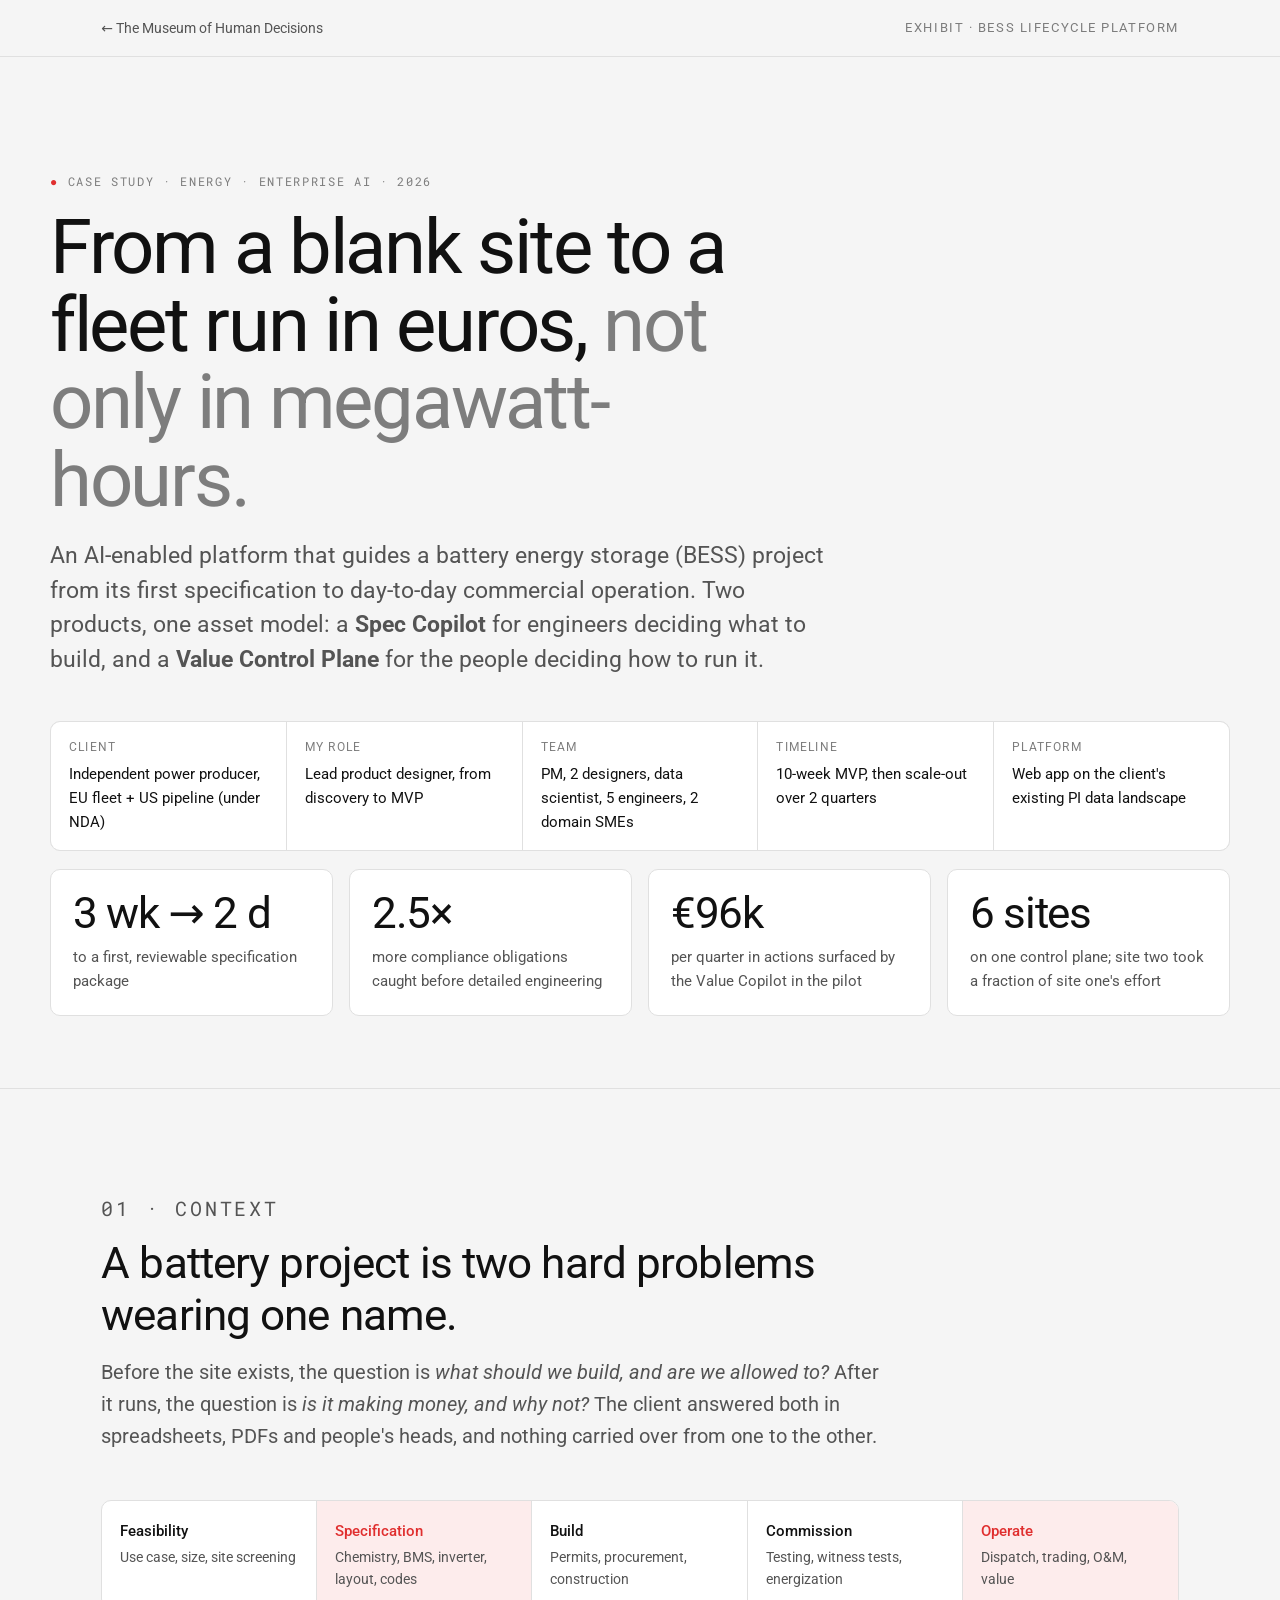
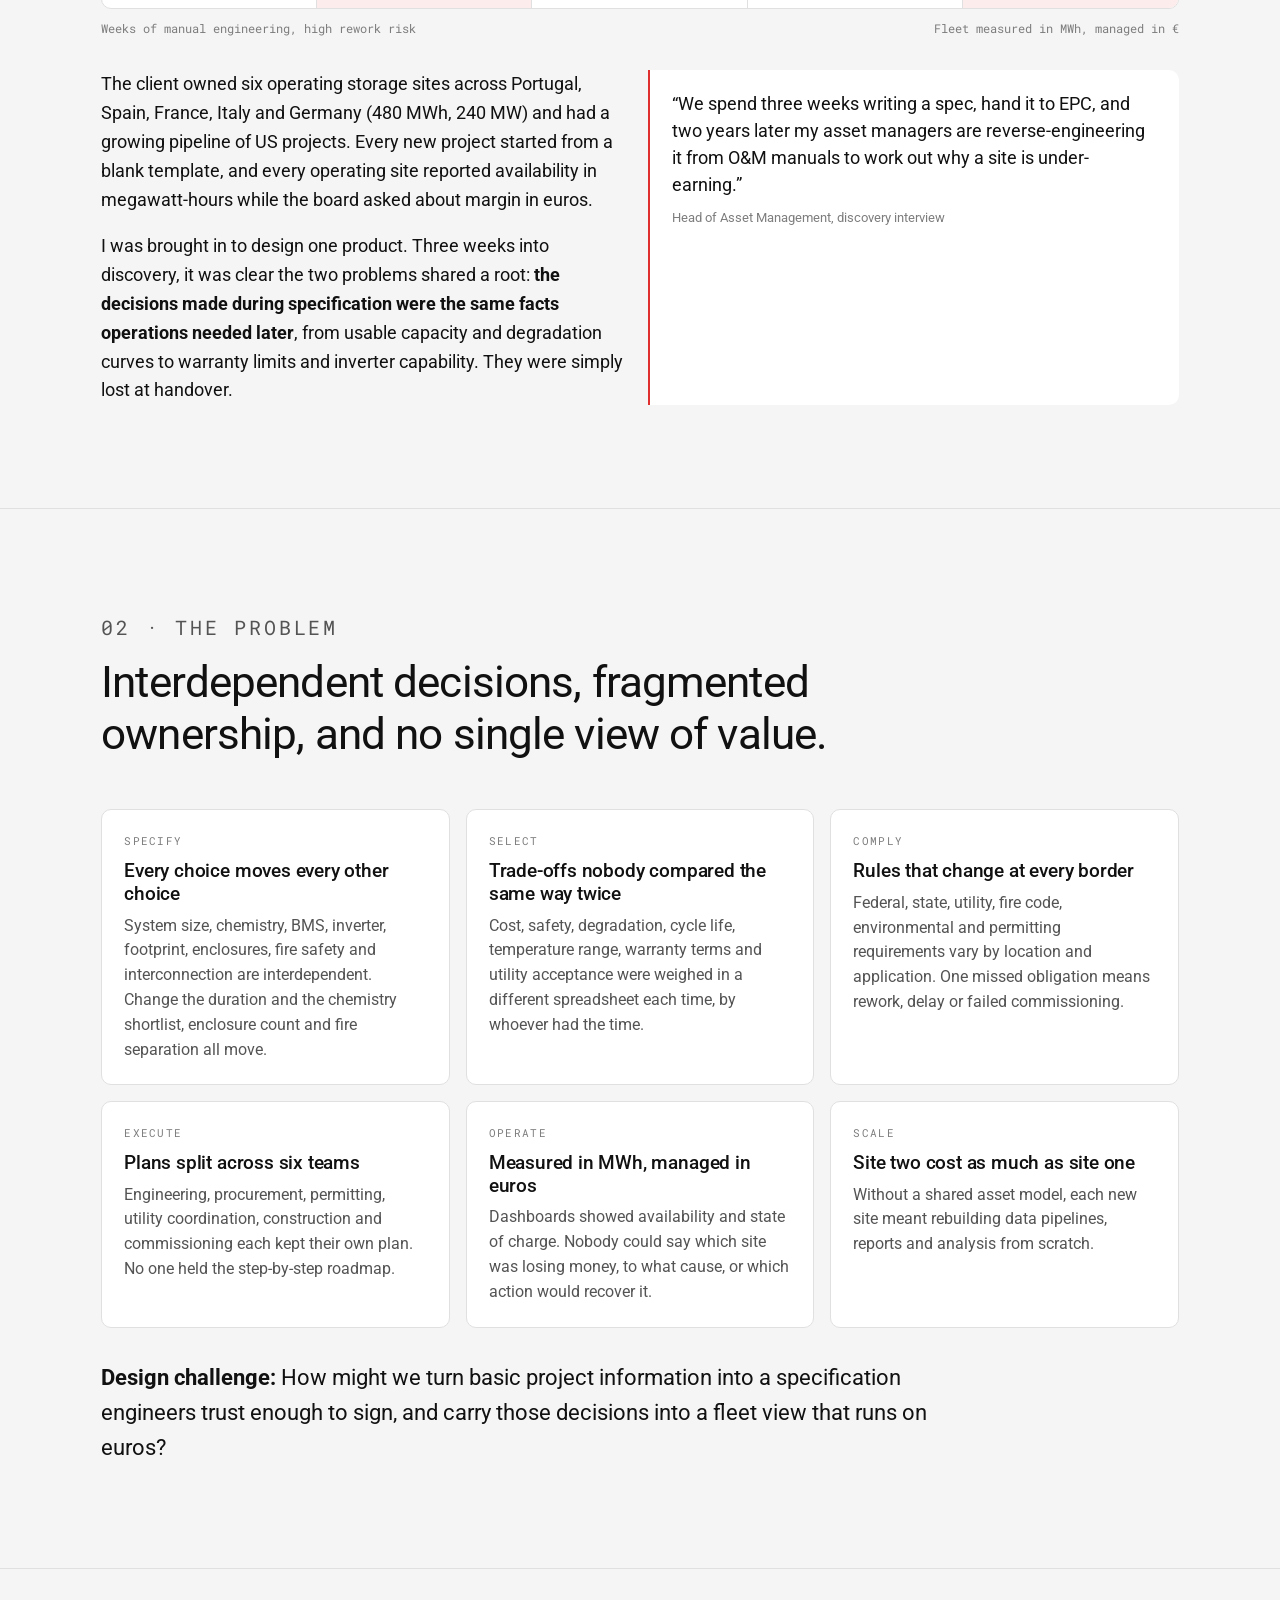
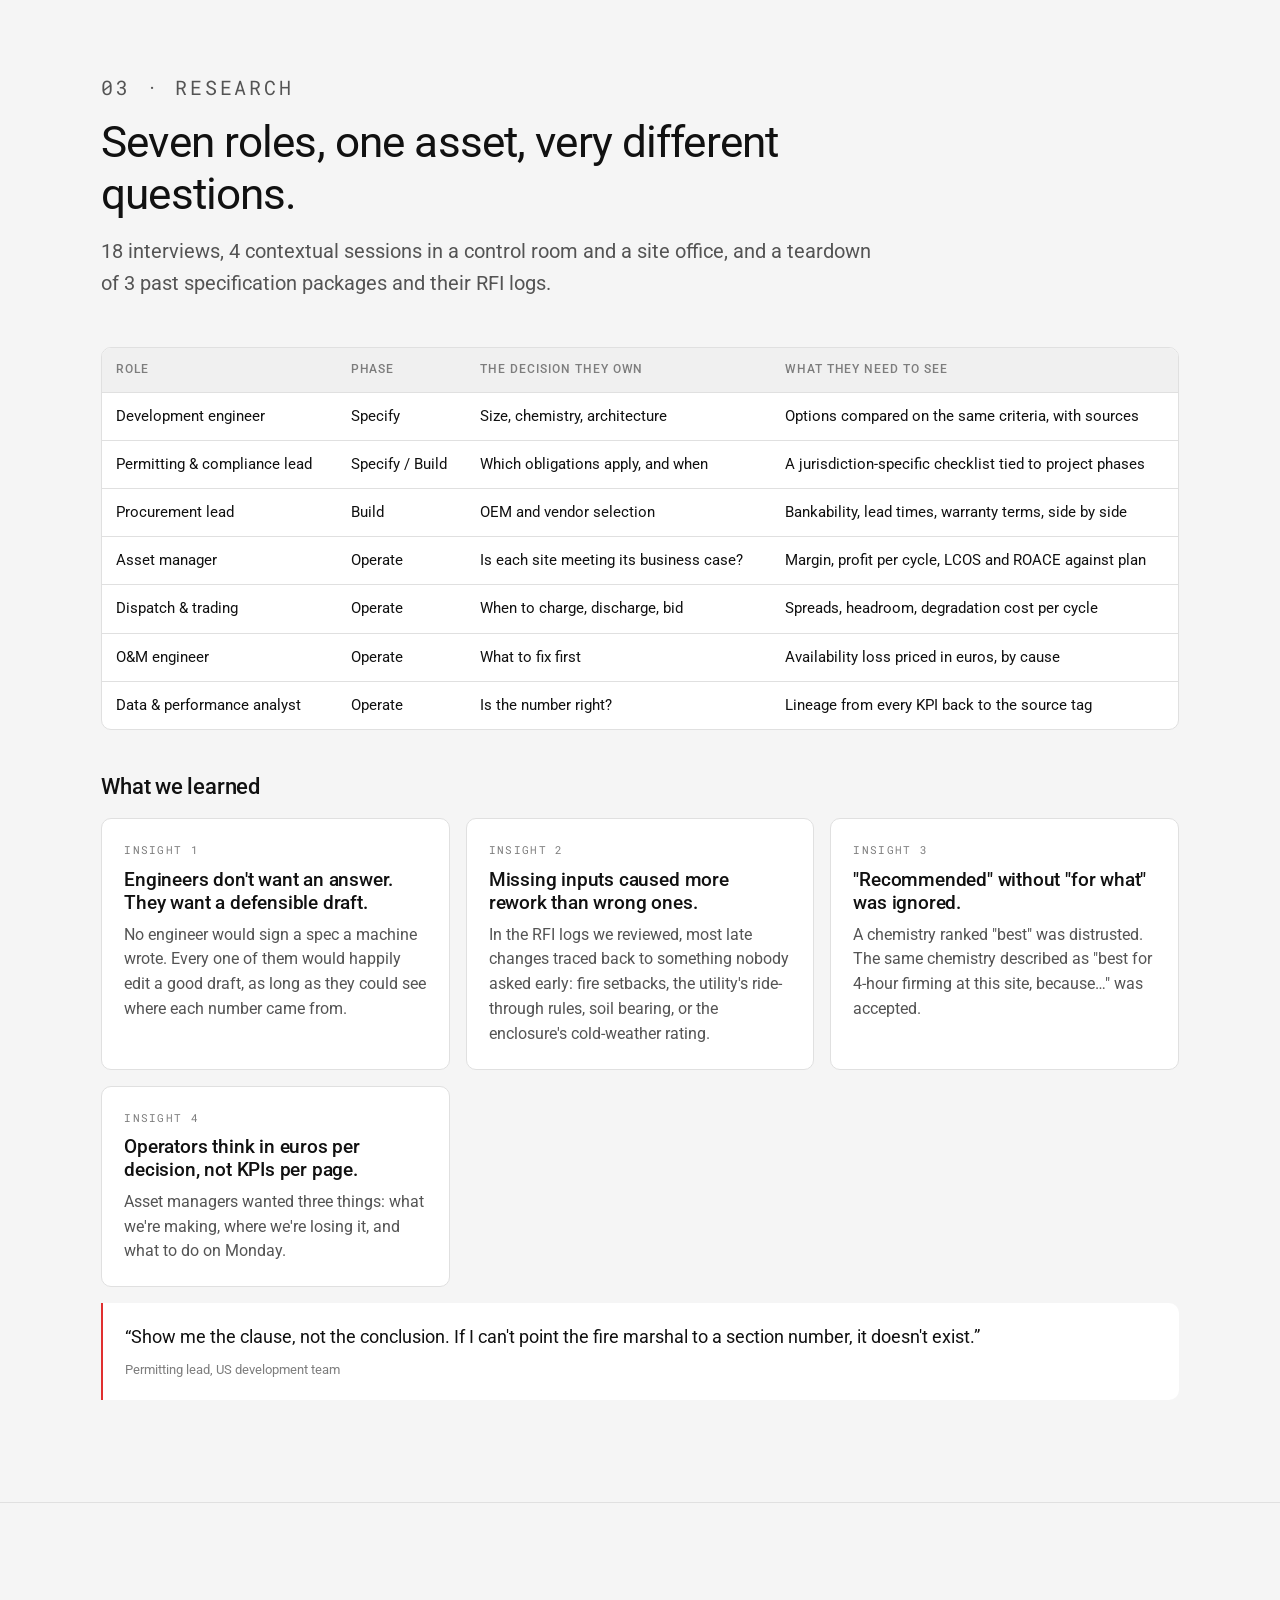
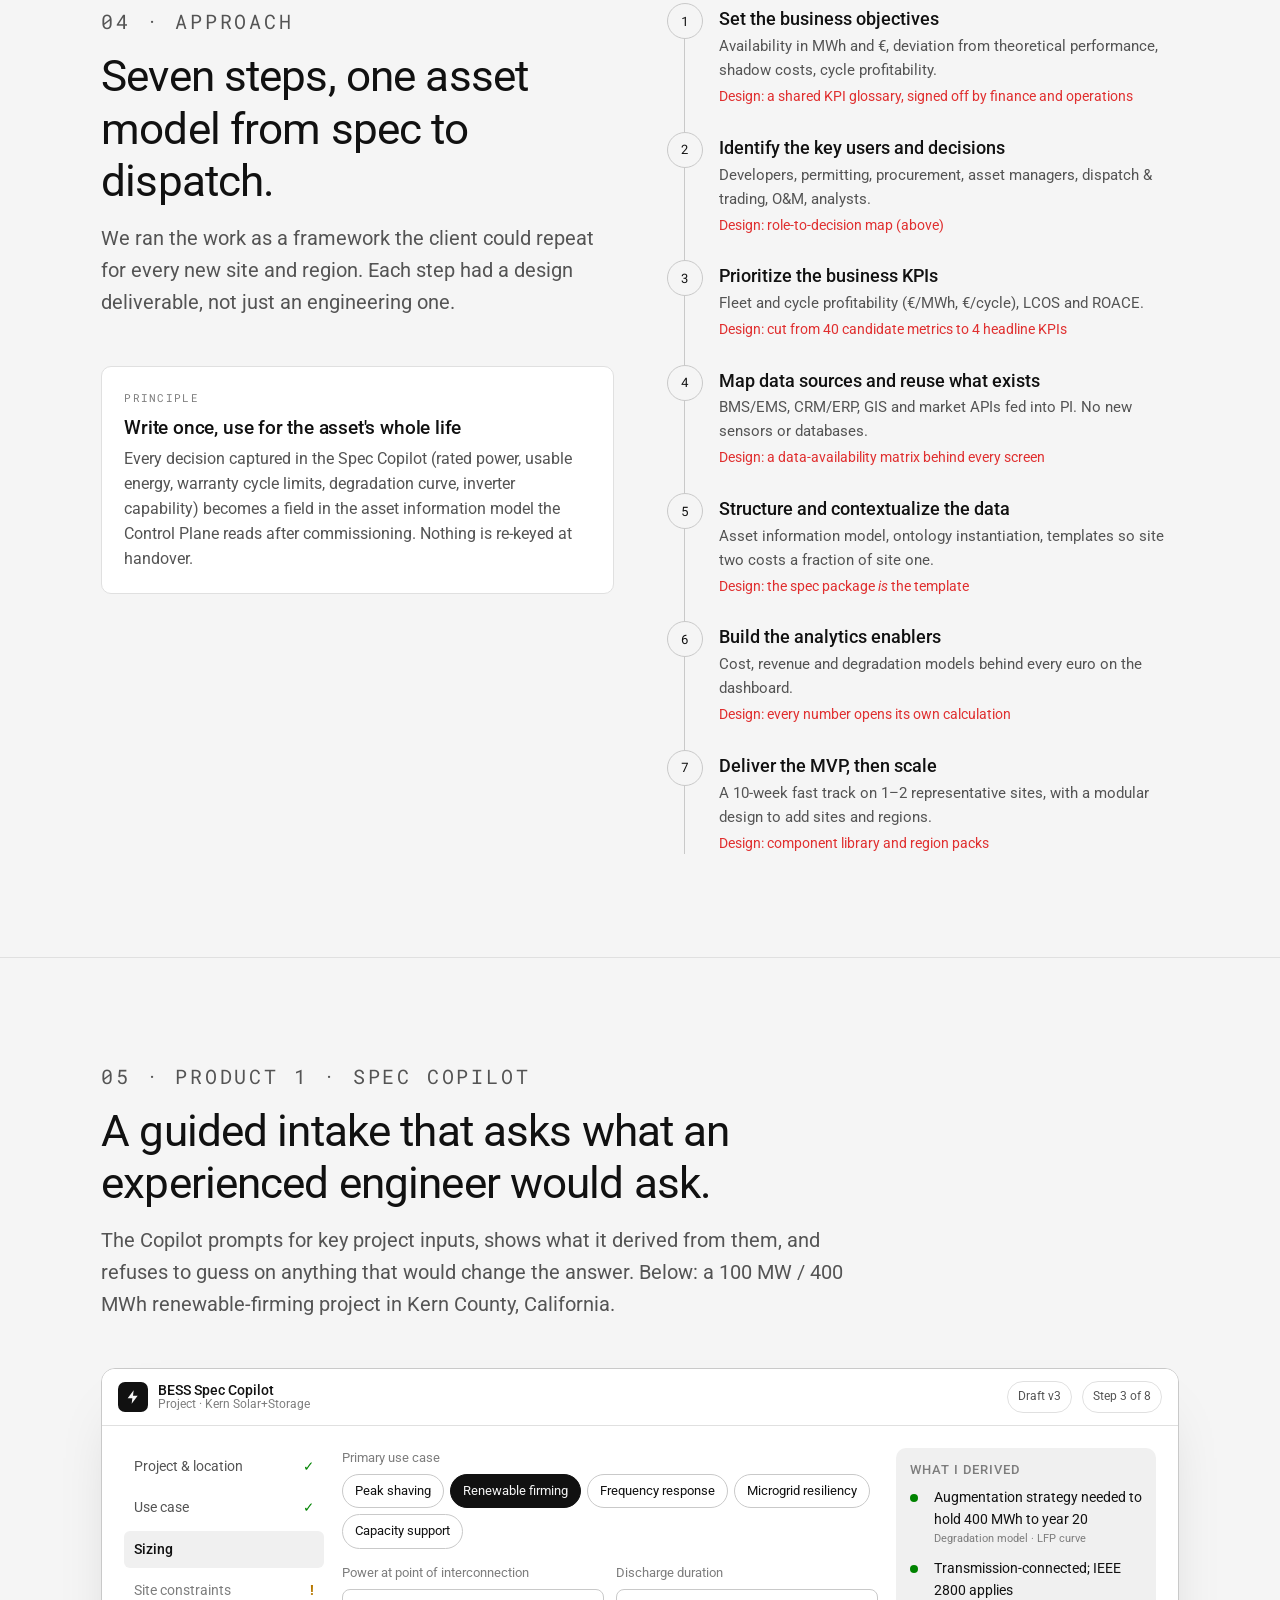
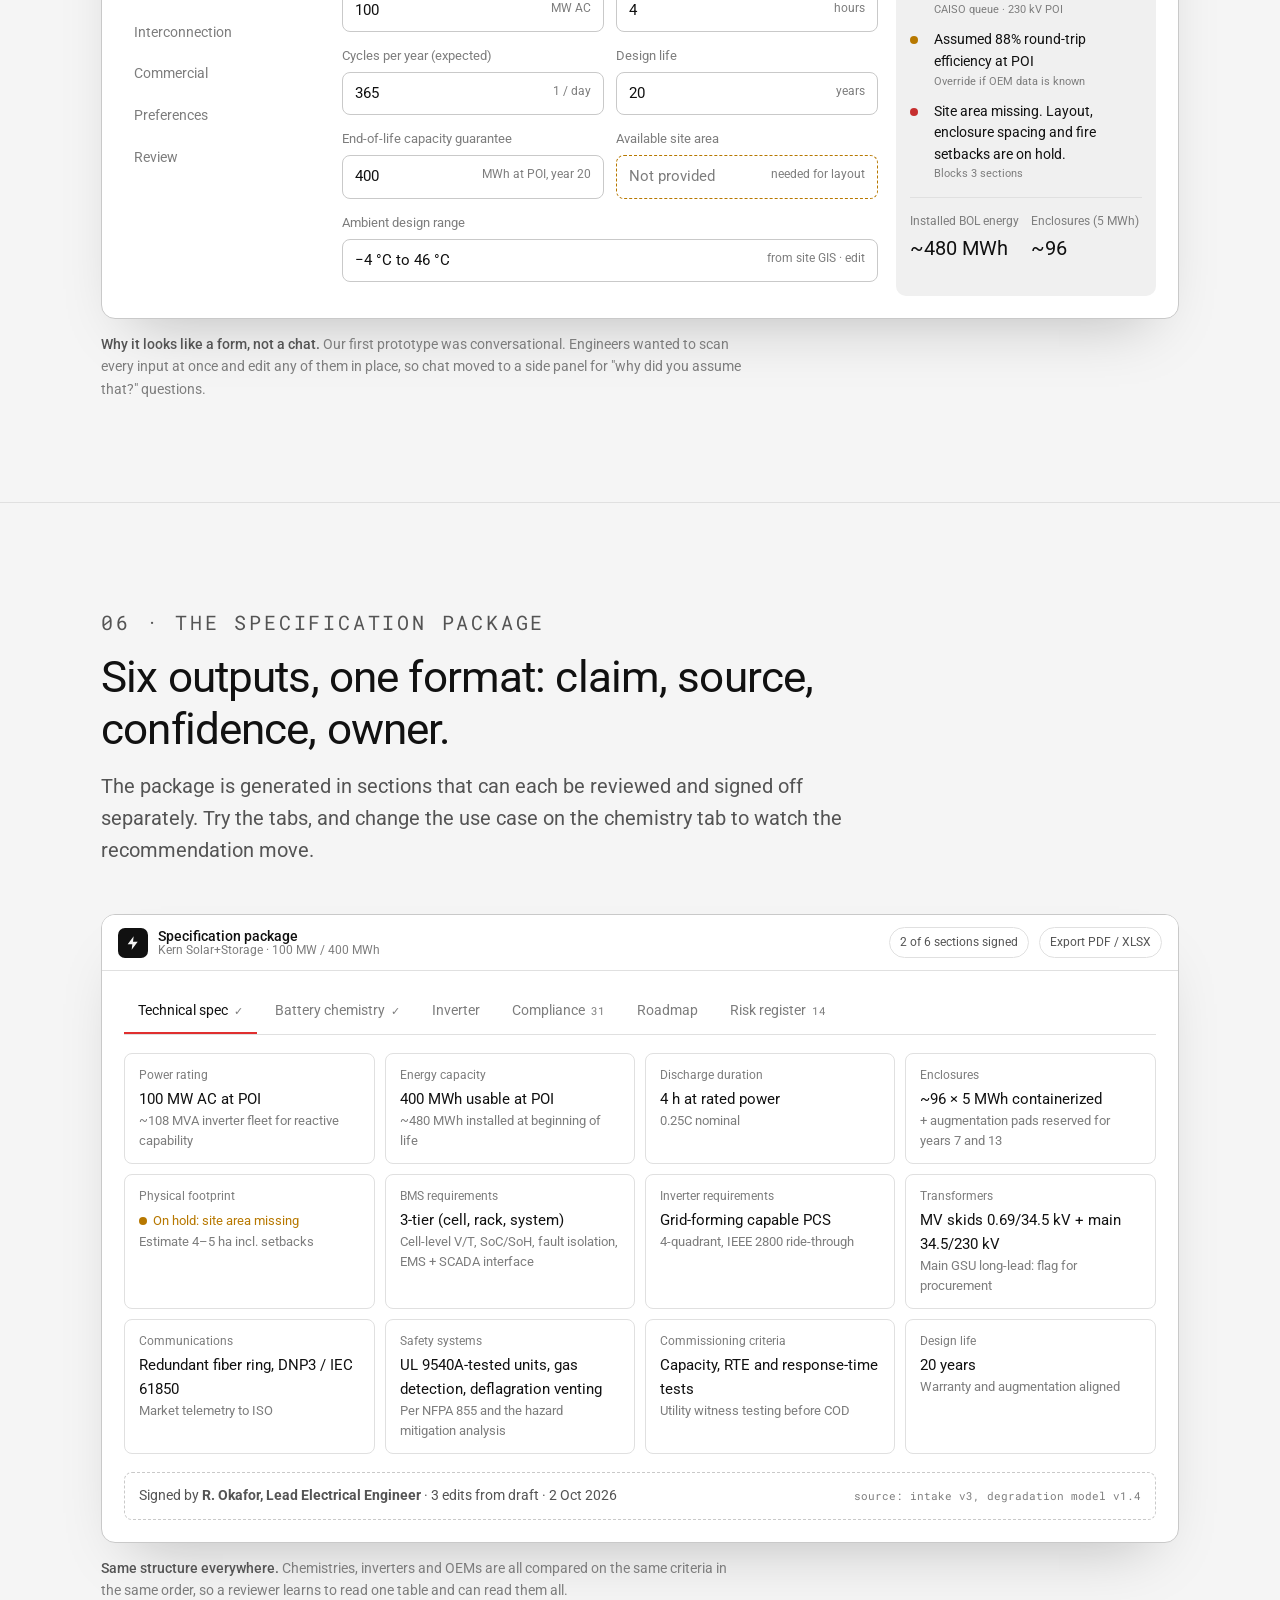
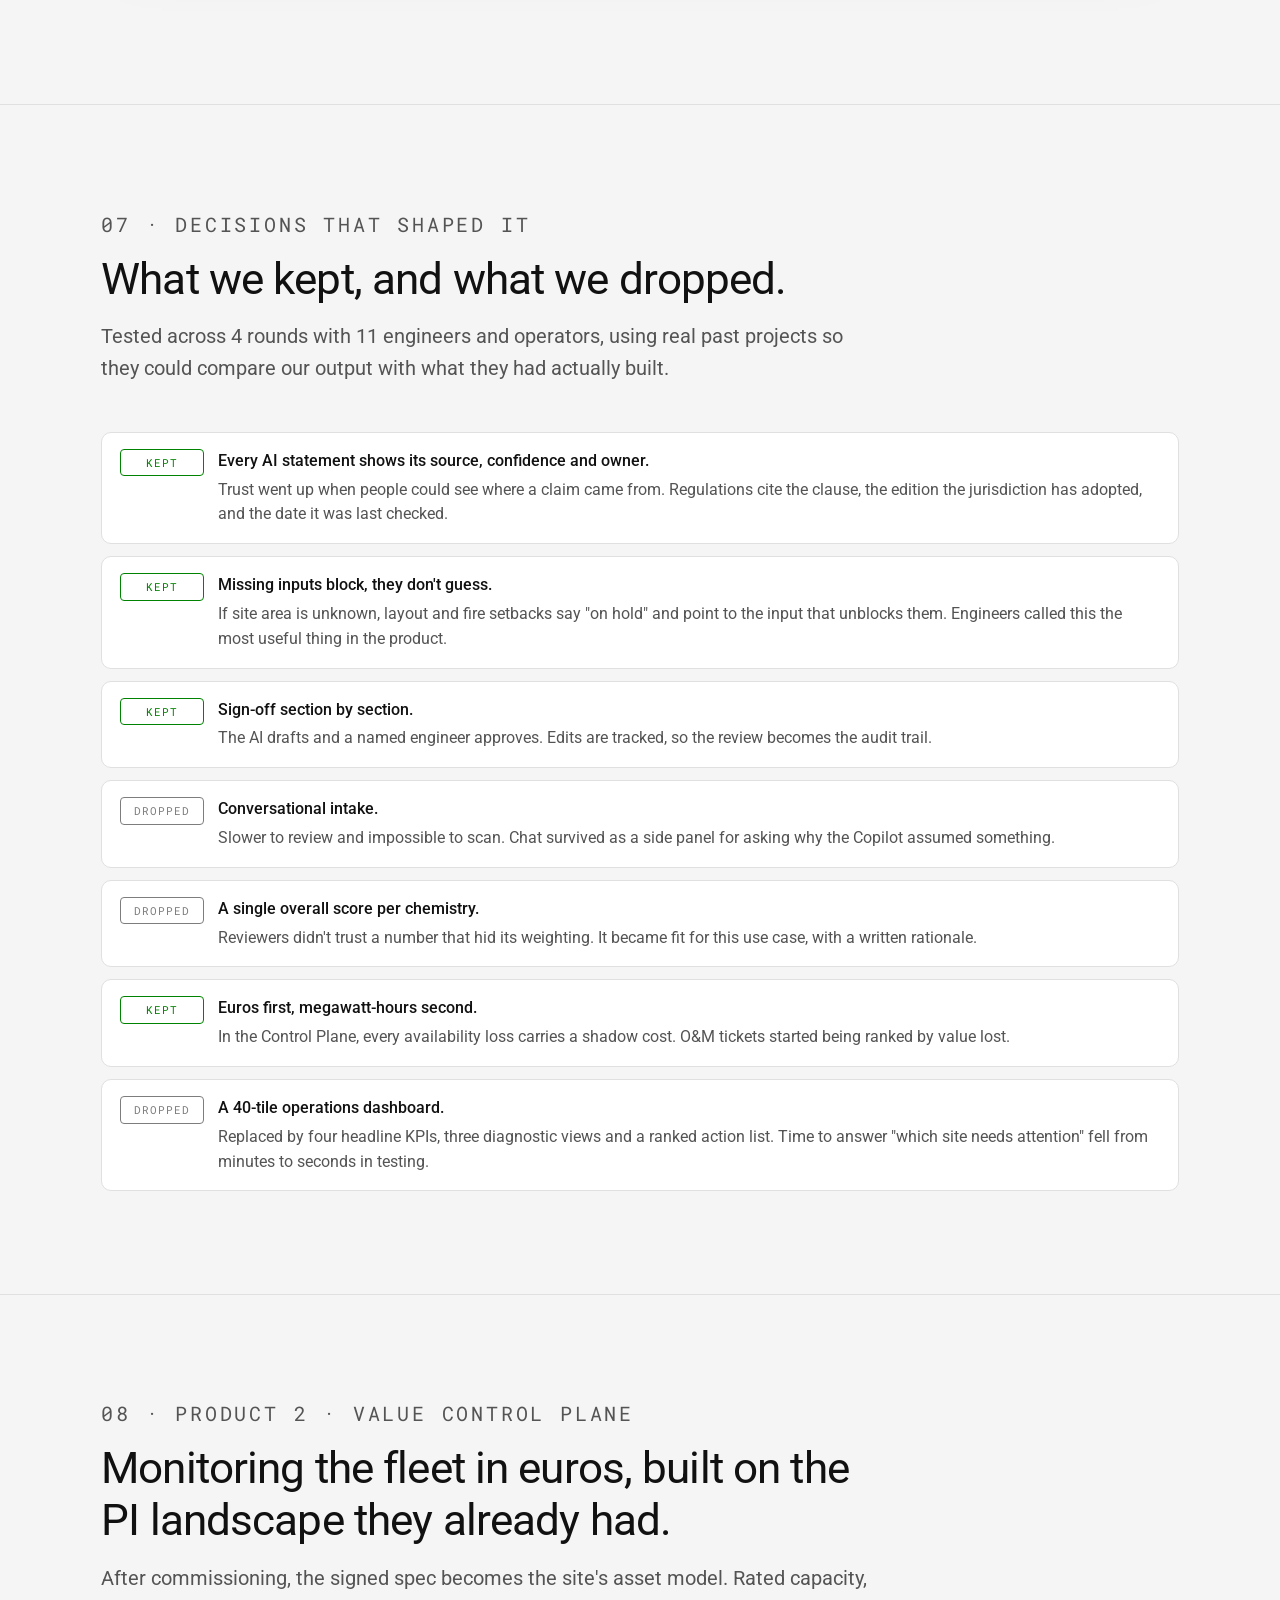
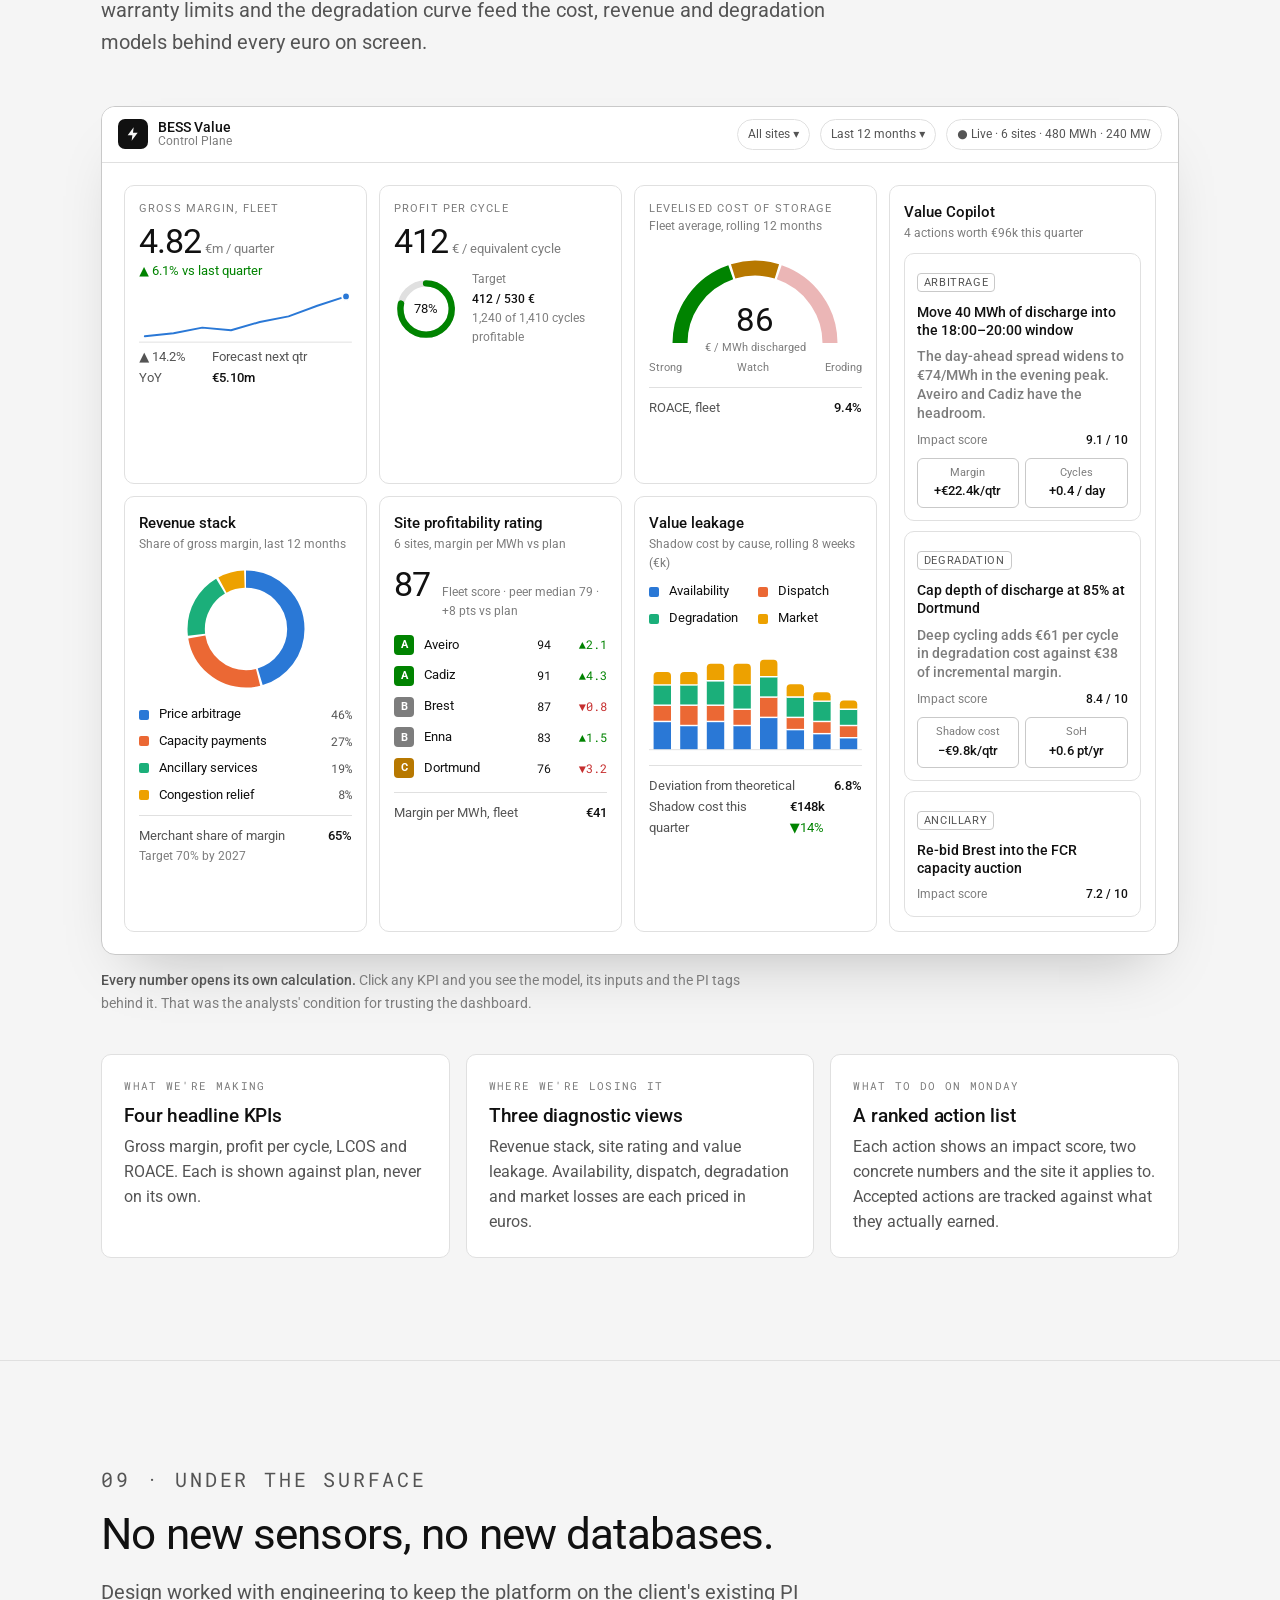
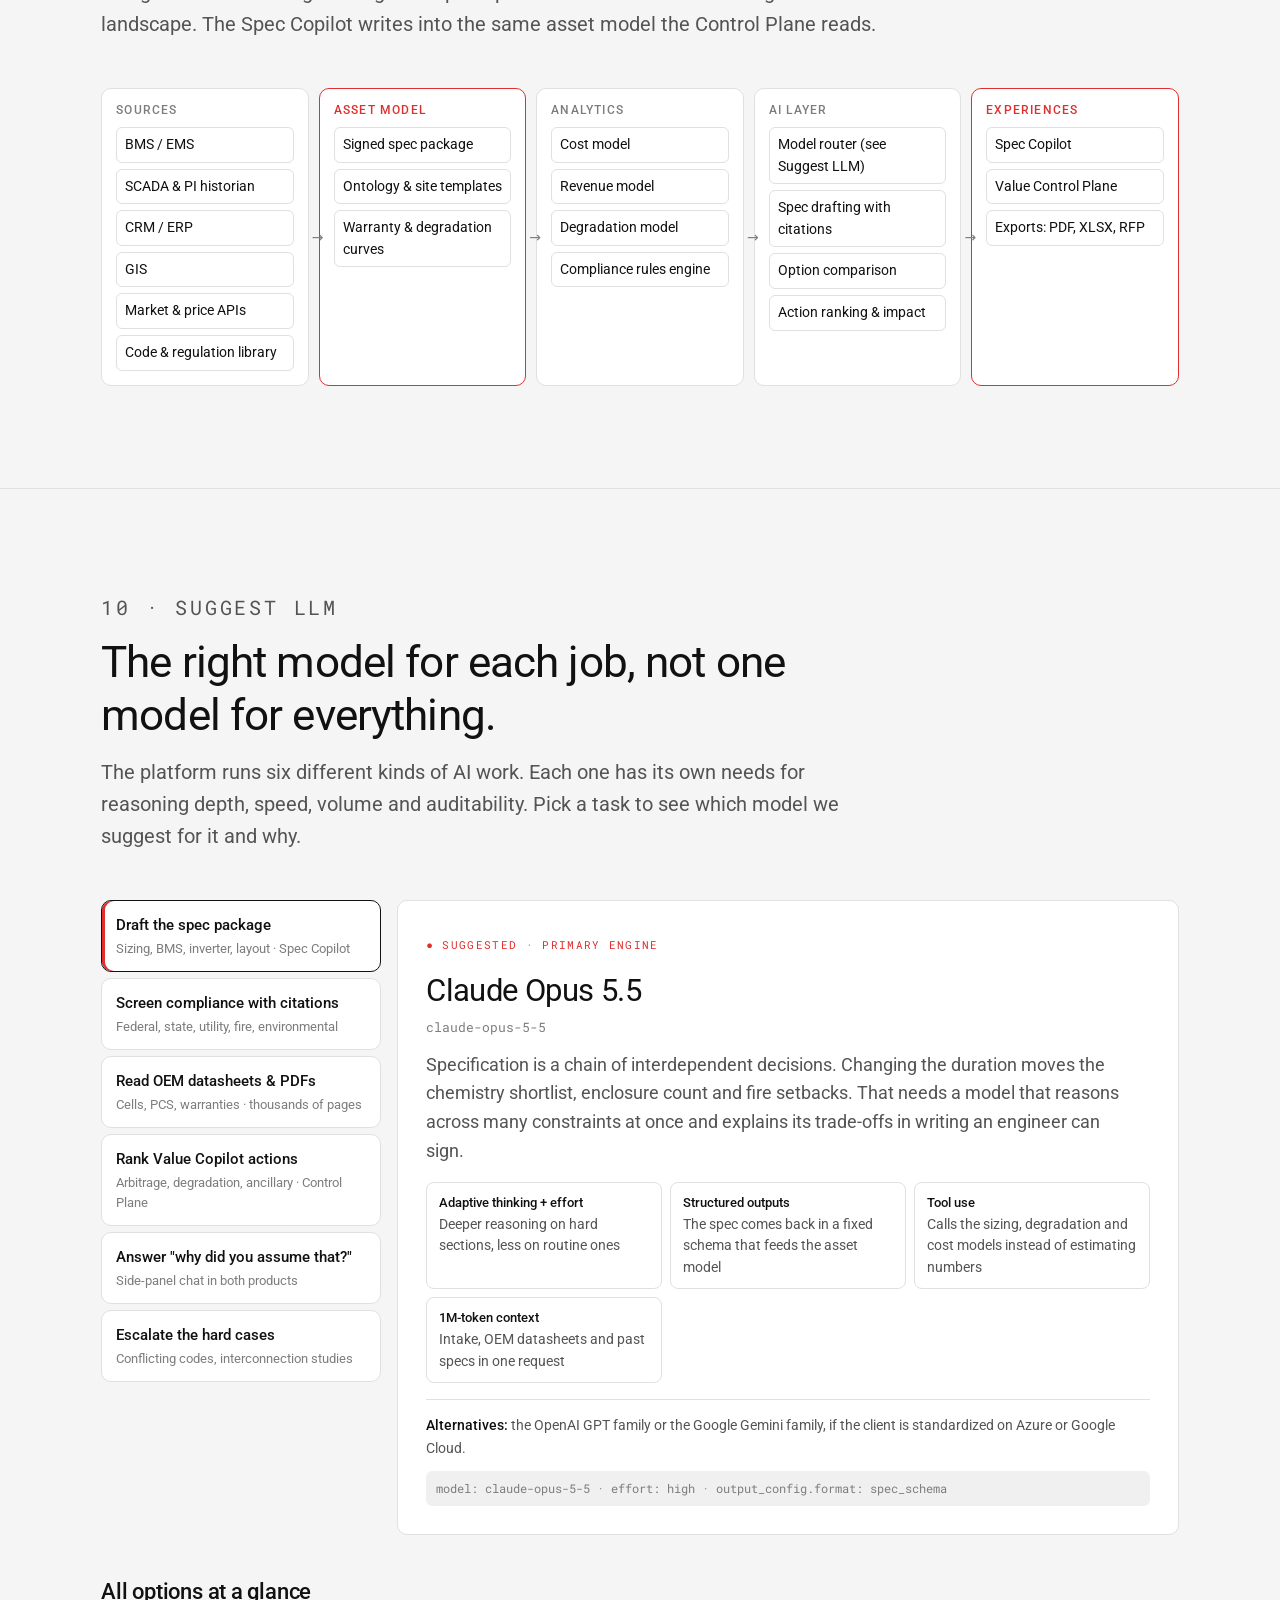
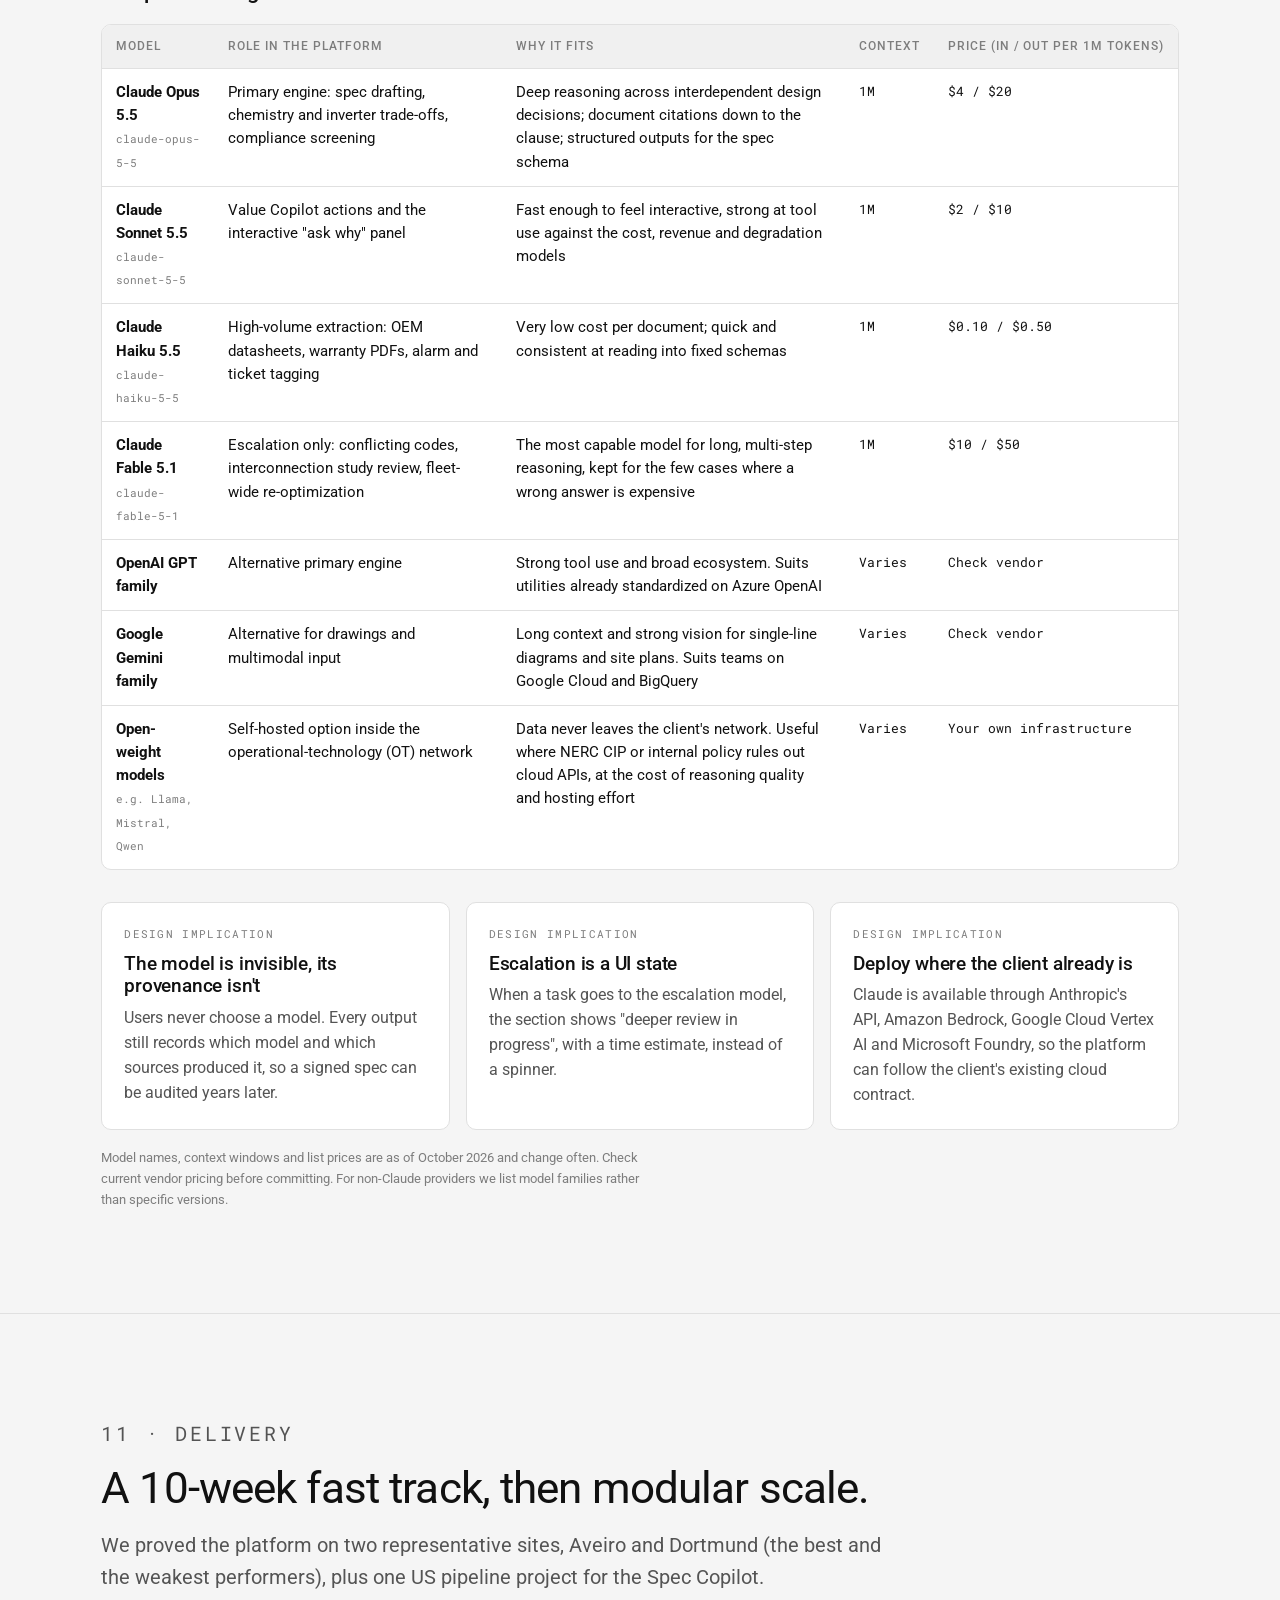
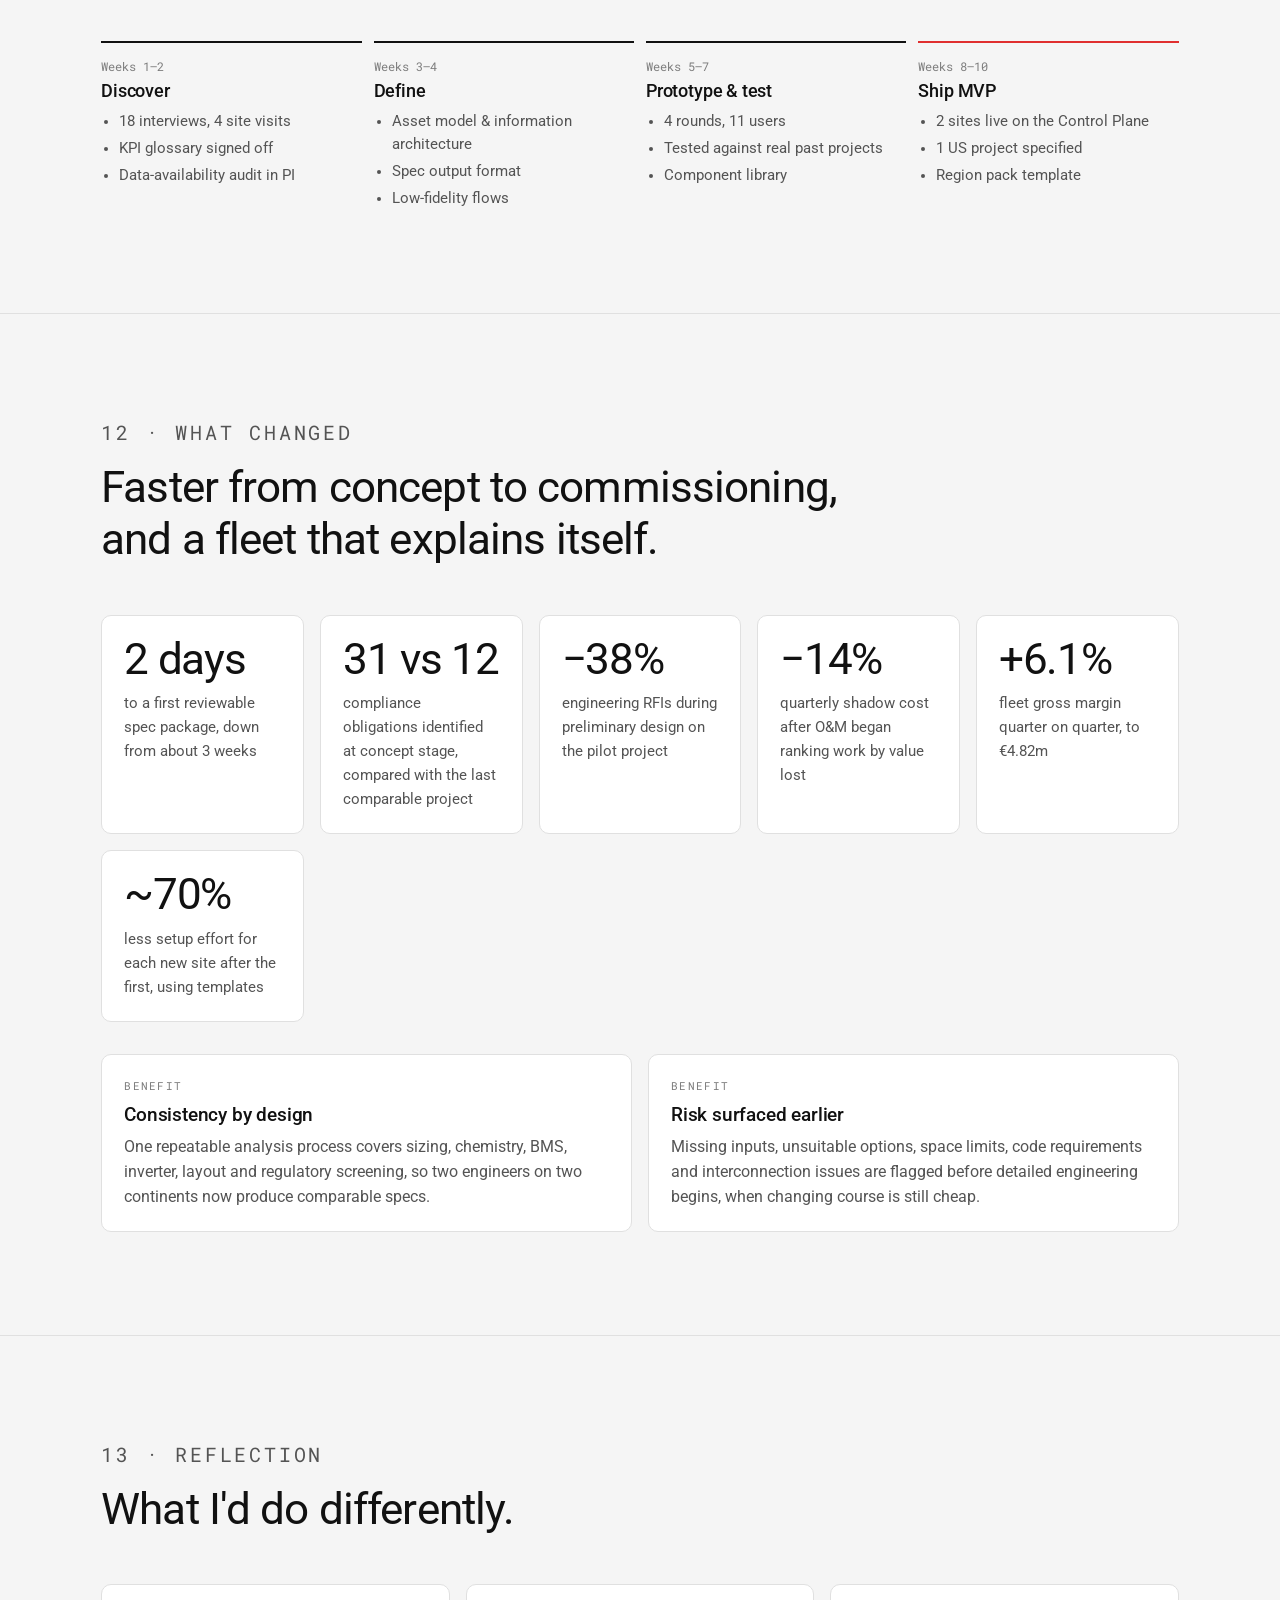
==== case-studies/bess-platform.html @ 7910b738 "Add files via upload" ====
<!doctype html>
<html lang="en">
<head>
  <meta charset="utf-8">
  <meta name="viewport" content="width=device-width, initial-scale=1">
  <title>BESS Lifecycle Platform — Girish Dunga</title>
  <meta name="description" content="Case study: one AI-enabled platform that takes a battery storage project from first specification to a fleet run in euros, not only in megawatt-hours.">
  <link rel="icon" href="../assets/logo.svg" type="image/svg+xml">
  <link rel="preconnect" href="https://fonts.googleapis.com">
  <link rel="preconnect" href="https://fonts.gstatic.com" crossorigin>
  <link href="https://fonts.googleapis.com/css2?family=Roboto:ital,wght@0,300..800;1,300..800&family=Roboto+Mono:wght@400;500&display=swap" rel="stylesheet">
  <style>
    :root {
      color-scheme: light;
      --bg: #F5F5F5;
      --bg-2: #FFFFFF;
      --panel: #FFFFFF;
      --panel-2: #F0F0F0;
      --line: #E0E0E0;
      --line-2: #C9C9C9;
      --ink: #111111;
      --ink-2: #545454;
      --ink-3: #7D7D7D;
      --accent: #E02F2F;
      --accent-soft: #FDECEC;
      /* data: reference categorical slots 1–4 */
      --s1: #2a78d6; --s2: #eb6834; --s3: #1baf7a; --s4: #eda100;
      /* status, reserved */
      --good: #008300; --warn: #b77800; --bad: #c62f2f;
      --font: "Roboto", system-ui, -apple-system, "Segoe UI", Arial, sans-serif;
      --mono: "Roboto Mono", ui-monospace, SFMono-Regular, Menlo, monospace;
      --gutter: clamp(16px, 4vw, 56px);
      --max: 1180px;
      --r: 10px;
    }
    @media (prefers-color-scheme: dark) {
      :root:not([data-theme="light"]) {
        color-scheme: dark;
        --bg: #0E0E0E; --bg-2: #141414; --panel: #1A1A1A; --panel-2: #222222;
        --line: #2C2C2C; --line-2: #3A3A3A;
        --ink: #F2F2F2; --ink-2: #BDBDBD; --ink-3: #8F8F8F;
        --accent: #FF5A5A; --accent-soft: #2A1515;
        --s1: #3987e5; --s2: #d95926; --s3: #199e70; --s4: #c98500;
        --good: #3fae4a; --warn: #d9a12b; --bad: #ff6b6b;
      }
    }
    :root[data-theme="dark"] {
      color-scheme: dark;
      --bg: #0E0E0E; --bg-2: #141414; --panel: #1A1A1A; --panel-2: #222222;
      --line: #2C2C2C; --line-2: #3A3A3A;
      --ink: #F2F2F2; --ink-2: #BDBDBD; --ink-3: #8F8F8F;
      --accent: #FF5A5A; --accent-soft: #2A1515;
      --s1: #3987e5; --s2: #d95926; --s3: #199e70; --s4: #c98500;
      --good: #3fae4a; --warn: #d9a12b; --bad: #ff6b6b;
    }

    *, *::before, *::after { box-sizing: border-box; }
    html { -webkit-text-size-adjust: 100%; }
    @media (prefers-reduced-motion: no-preference) { html { scroll-behavior: smooth; } }
    body {
      margin: 0; background: var(--bg); color: var(--ink);
      font-family: var(--font); font-size: clamp(16px, .5vw + 13px, 18px); line-height: 1.6;
      -webkit-font-smoothing: antialiased; overflow-x: hidden;
    }
    h1, h2, h3, h4, p { margin: 0; }
    h1, h2, h3, h4 { font-weight: 500; letter-spacing: -.01em; line-height: 1.2; }
    ul, ol { margin: 0; padding: 0; }
    a { color: inherit; }
    button { font: inherit; color: inherit; }
    svg { display: block; max-width: 100%; }
    :focus-visible { outline: 2px solid var(--accent); outline-offset: 3px; }
    .wrap { max-width: var(--max); margin: 0 auto; padding: 0 var(--gutter); }

    /* top bar */
    .bar { position: sticky; top: 0; z-index: 20; background: color-mix(in srgb, var(--bg) 88%, transparent); backdrop-filter: blur(10px); border-bottom: 1px solid var(--line); }
    .bar .wrap { display: flex; align-items: center; justify-content: space-between; gap: 16px; height: 56px; }
    .bar a { text-decoration: none; font-size: 14px; color: var(--ink-2); }
    .bar a:hover { color: var(--ink); }
    .bar-title { font-size: 13px; letter-spacing: .12em; text-transform: uppercase; color: var(--ink-3); white-space: nowrap; overflow: hidden; text-overflow: ellipsis; }
    .progress { position: absolute; left: 0; bottom: -1px; height: 2px; width: 0; background: var(--accent); }

    /* hero */
    .hero { padding: clamp(56px, 9vw, 120px) 0 clamp(40px, 6vw, 72px); }
    .eyebrow { font-family: var(--mono); font-size: 12px; letter-spacing: .14em; text-transform: uppercase; color: var(--ink-3); }
    .eyebrow b { color: var(--accent); font-weight: 500; }
    .hero h1 { font-size: clamp(36px, 6vw, 76px); font-weight: 400; margin: 18px 0 20px; max-width: 16ch; letter-spacing: -.03em; line-height: 1.02; }
    .hero h1 em { font-style: normal; color: var(--ink-3); }
    .lede { font-size: clamp(18px, 1.2vw + 12px, 23px); color: var(--ink-2); max-width: 60ch; line-height: 1.5; }
    .meta { display: grid; grid-template-columns: repeat(auto-fit, minmax(170px, 1fr)); gap: 1px; background: var(--line); border: 1px solid var(--line); border-radius: var(--r); overflow: hidden; margin-top: 44px; }
    .meta div { background: var(--panel); padding: 16px 18px; }
    .meta dt { font-size: 12px; letter-spacing: .1em; text-transform: uppercase; color: var(--ink-3); }
    .meta dd { margin: 4px 0 0; font-size: 15px; }

    /* headline figures */
    .figs { display: grid; grid-template-columns: repeat(auto-fit, minmax(200px, 1fr)); gap: 16px; margin-top: 16px; }
    .fig { background: var(--panel); border: 1px solid var(--line); border-radius: var(--r); padding: 22px; }
    .fig b { display: block; font-size: clamp(34px, 3.4vw, 46px); font-weight: 400; letter-spacing: -.03em; line-height: 1; }
    .fig span { display: block; color: var(--ink-2); font-size: 15px; margin-top: 10px; }

    /* chapters */
    section.chap { padding: clamp(56px, 8vw, 104px) 0; border-top: 1px solid var(--line); }
    .chap-head { display: grid; grid-template-columns: minmax(0, 1fr); gap: 14px; margin-bottom: clamp(28px, 4vw, 48px); max-width: 780px; }
    .chap-no { font-family: var(--mono); font-size: 12px; letter-spacing: .14em; text-transform: uppercase; color: var(--accent); }
    .chap h2 { font-size: clamp(28px, 3.4vw, 44px); font-weight: 400; letter-spacing: -.02em; }
    .chap-head p { color: var(--ink-2); font-size: clamp(17px, .6vw + 13px, 20px); }
    .prose { max-width: 70ch; }
    .prose p + p { margin-top: 1em; }
    .grid-2 { display: grid; grid-template-columns: repeat(auto-fit, minmax(min(100%, 340px), 1fr)); gap: 16px; }
    .grid-3 { display: grid; grid-template-columns: repeat(auto-fit, minmax(min(100%, 260px), 1fr)); gap: 16px; }
    .card { background: var(--panel); border: 1px solid var(--line); border-radius: var(--r); padding: 22px; }
    .card h3 { font-size: 19px; margin-bottom: 8px; }
    .card p { color: var(--ink-2); font-size: 15.5px; }
    .card .k { font-family: var(--mono); font-size: 11px; letter-spacing: .12em; text-transform: uppercase; color: var(--ink-3); margin-bottom: 10px; display: block; }
    .split { display: grid; grid-template-columns: minmax(0, 1fr) minmax(0, 1fr); gap: clamp(24px, 4vw, 56px); align-items: start; }
    @media (max-width: 860px) { .split { grid-template-columns: minmax(0, 1fr); } }

    /* lifecycle strip */
    .life { display: grid; grid-template-columns: repeat(5, minmax(0, 1fr)); border: 1px solid var(--line); border-radius: var(--r); overflow: hidden; background: var(--panel); }
    .life div { padding: 18px; border-right: 1px solid var(--line); position: relative; }
    .life div:last-child { border-right: 0; }
    .life b { display: block; font-weight: 500; font-size: 15px; }
    .life span { display: block; font-size: 13.5px; color: var(--ink-2); margin-top: 4px; }
    .life .gap { background: var(--accent-soft); }
    .life .gap b { color: var(--accent); }
    .life-cap { display: flex; justify-content: space-between; gap: 12px; margin-top: 10px; font-family: var(--mono); font-size: 12px; color: var(--ink-3); }
    @media (max-width: 760px) { .life { grid-template-columns: minmax(0, 1fr); } .life div { border-right: 0; border-bottom: 1px solid var(--line); } .life div:last-child { border-bottom: 0; } }

    blockquote { margin: 0; padding: 20px 22px; border-left: 2px solid var(--accent); background: var(--panel); border-radius: 0 var(--r) var(--r) 0; font-size: 18px; line-height: 1.5; }
    blockquote cite { display: block; margin-top: 10px; font-style: normal; font-size: 13px; color: var(--ink-3); }

    /* tables */
    .tbl-wrap { overflow-x: auto; border: 1px solid var(--line); border-radius: var(--r); background: var(--panel); }
    table { border-collapse: collapse; width: 100%; font-size: 14.5px; }
    th, td { text-align: left; padding: 12px 14px; border-bottom: 1px solid var(--line); vertical-align: top; }
    th { font-weight: 500; font-size: 12px; letter-spacing: .08em; text-transform: uppercase; color: var(--ink-3); background: var(--panel-2); white-space: nowrap; }
    tr:last-child td { border-bottom: 0; }
    td.m { font-family: var(--mono); font-size: 13px; white-space: nowrap; }

    /* steps (7-step framework) */
    .steps { list-style: none; counter-reset: s; display: grid; gap: 0; border-left: 1px solid var(--line-2); margin-left: 18px; }
    .steps li { counter-increment: s; position: relative; padding: 0 0 26px 34px; }
    .steps li::before { content: counter(s); position: absolute; left: -18px; top: -2px; width: 36px; height: 36px; border-radius: 50%; display: grid; place-items: center; background: var(--bg); border: 1px solid var(--line-2); font-family: var(--mono); font-size: 13px; }
    .steps li:last-child { padding-bottom: 0; }
    .steps b { display: block; font-weight: 500; }
    .steps span { display: block; font-size: 15px; color: var(--ink-2); }
    .steps em { display: block; font-style: normal; font-size: 13.5px; color: var(--accent); margin-top: 4px; }

    /* tags */
    .tried { list-style: none; display: grid; gap: 12px; }
    .tried li { display: grid; grid-template-columns: 84px minmax(0, 1fr); gap: 14px; align-items: start; background: var(--panel); border: 1px solid var(--line); border-radius: var(--r); padding: 16px 18px; font-size: 15.5px; }
    .tag { font-family: var(--mono); font-size: 11px; letter-spacing: .1em; text-transform: uppercase; padding: 4px 8px; border-radius: 4px; text-align: center; border: 1px solid currentColor; }
    .tag.kept { color: var(--good); }
    .tag.dropped { color: var(--ink-3); }
    .tried b { font-weight: 500; }
    .tried span.why { display: block; color: var(--ink-2); margin-top: 4px; }

    /* ---------- product mockups ---------- */
    .device { background: var(--bg-2); border: 1px solid var(--line-2); border-radius: 14px; overflow: hidden; box-shadow: 0 30px 60px -30px rgba(0,0,0,.25); }
    .device-top { display: flex; align-items: center; gap: 10px; padding: 12px 16px; border-bottom: 1px solid var(--line); background: var(--panel); flex-wrap: wrap; }
    .logo-sq { width: 30px; height: 30px; border-radius: 7px; background: var(--ink); color: var(--bg); display: grid; place-items: center; flex: none; }
    .app-name { font-weight: 500; font-size: 14px; line-height: 1.1; }
    .app-name small { display: block; font-weight: 400; font-size: 12px; color: var(--ink-3); }
    .pill { font-size: 12px; padding: 5px 10px; border: 1px solid var(--line); border-radius: 999px; color: var(--ink-2); white-space: nowrap; }
    .grow { flex: 1; }
    .device-body { padding: clamp(14px, 2vw, 22px); }
    .caption { margin-top: 14px; font-size: 14px; color: var(--ink-3); max-width: 80ch; }
    .caption b { color: var(--ink-2); font-weight: 500; }

    /* intake */
    .intake { display: grid; grid-template-columns: 200px minmax(0, 1fr) 260px; gap: 18px; }
    @media (max-width: 980px) { .intake { grid-template-columns: minmax(0, 1fr); } .intake-nav { display: none; } }
    .intake-nav ol { list-style: none; display: grid; gap: 4px; font-size: 13.5px; }
    .intake-nav li { padding: 8px 10px; border-radius: 6px; color: var(--ink-3); display: flex; justify-content: space-between; }
    .intake-nav li.done { color: var(--ink-2); }
    .intake-nav li.done::after { content: "✓"; color: var(--good); }
    .intake-nav li.on { background: var(--panel-2); color: var(--ink); font-weight: 500; }
    .intake-nav li.warn::after { content: "!"; color: var(--warn); font-weight: 700; }
    .fld { display: grid; gap: 6px; margin-bottom: 14px; }
    .fld label, .fld .lbl { font-size: 12.5px; color: var(--ink-3); }
    .inp { border: 1px solid var(--line-2); border-radius: 8px; padding: 9px 12px; font-size: 14.5px; background: var(--panel); display: flex; justify-content: space-between; gap: 8px; }
    .inp small { color: var(--ink-3); }
    .inp.miss { border-color: var(--warn); border-style: dashed; color: var(--ink-3); }
    .seg { display: flex; flex-wrap: wrap; gap: 6px; }
    .seg button { border: 1px solid var(--line-2); background: var(--panel); border-radius: 999px; padding: 6px 12px; font-size: 13px; cursor: pointer; }
    .seg button[aria-pressed="true"] { background: var(--ink); color: var(--bg); border-color: var(--ink); }
    .row2 { display: grid; grid-template-columns: 1fr 1fr; gap: 12px; }
    .assume { background: var(--panel-2); border-radius: 10px; padding: 14px; font-size: 13.5px; }
    .assume h4 { font-size: 13px; letter-spacing: .08em; text-transform: uppercase; color: var(--ink-3); font-weight: 500; margin-bottom: 10px; }
    .assume ul { list-style: none; display: grid; gap: 10px; }
    .assume li { display: grid; grid-template-columns: 16px minmax(0, 1fr); gap: 8px; }
    .dot { width: 8px; height: 8px; border-radius: 50%; margin-top: 7px; }
    .dot.g { background: var(--good); } .dot.w { background: var(--warn); } .dot.b { background: var(--bad); }
    .assume li span small { display: block; color: var(--ink-3); }
    .derived { margin-top: 14px; border-top: 1px solid var(--line); padding-top: 14px; display: grid; grid-template-columns: 1fr 1fr; gap: 10px; }
    .derived div { font-size: 12px; color: var(--ink-3); }
    .derived b { display: block; font-size: 20px; color: var(--ink); font-weight: 400; }

    /* spec package tabs */
    .tabs { display: flex; gap: 4px; border-bottom: 1px solid var(--line); overflow-x: auto; scrollbar-width: none; margin: -4px 0 18px; }
    .tabs button { border: 0; background: none; padding: 10px 14px; font-size: 14px; color: var(--ink-3); cursor: pointer; border-bottom: 2px solid transparent; white-space: nowrap; }
    .tabs button[aria-selected="true"] { color: var(--ink); border-bottom-color: var(--accent); }
    .tabs button .n { font-family: var(--mono); font-size: 11px; color: var(--ink-3); margin-left: 6px; }
    .panel[hidden] { display: none; }
    .specgrid { display: grid; grid-template-columns: repeat(auto-fit, minmax(min(100%, 230px), 1fr)); gap: 10px; }
    .spec { border: 1px solid var(--line); border-radius: 8px; padding: 12px 14px; background: var(--panel); }
    .spec dt { font-size: 12px; color: var(--ink-3); }
    .spec dd { margin: 2px 0 0; font-size: 15px; }
    .spec dd small { color: var(--ink-3); font-size: 12.5px; display: block; }
    .src { font-family: var(--mono); font-size: 11px; color: var(--ink-3); }
    .conf { display: inline-flex; align-items: center; gap: 6px; font-size: 12px; color: var(--ink-2); }
    .signoff { display: flex; flex-wrap: wrap; gap: 10px; align-items: center; justify-content: space-between; margin-top: 16px; padding: 12px 14px; border: 1px dashed var(--line-2); border-radius: 8px; font-size: 13.5px; color: var(--ink-2); }
    .btn { border: 1px solid var(--ink); background: var(--ink); color: var(--bg); border-radius: 8px; padding: 8px 14px; font-size: 13.5px; cursor: pointer; }
    .btn.ghost { background: transparent; color: var(--ink); border-color: var(--line-2); }

    .uc-bar { display: flex; flex-wrap: wrap; align-items: center; gap: 10px; margin-bottom: 14px; font-size: 13.5px; color: var(--ink-2); }
    .fit { display: inline-flex; align-items: center; gap: 6px; font-size: 13px; white-space: nowrap; }
    .fit i { width: 10px; height: 10px; border-radius: 2px; display: inline-block; }
    .fit.rec i { background: var(--good); } .fit.ok i { background: var(--warn); } .fit.no i { background: var(--line-2); }
    .fit.rec { font-weight: 500; }
    .meter { display: inline-flex; gap: 2px; vertical-align: middle; }
    .meter i { width: 10px; height: 6px; border-radius: 1px; background: var(--line); }
    .meter i.on { background: var(--ink-2); }
    .why-box { margin-top: 12px; background: var(--panel-2); border-radius: 8px; padding: 12px 14px; font-size: 14px; color: var(--ink-2); }
    .why-box b { color: var(--ink); font-weight: 500; }

    .status { display: inline-flex; align-items: center; gap: 6px; font-size: 12.5px; white-space: nowrap; }
    .status::before { content: ""; width: 8px; height: 8px; border-radius: 50%; background: currentColor; }
    .status.g { color: var(--good); } .status.w { color: var(--warn); } .status.b { color: var(--bad); }

    /* roadmap */
    .road { display: grid; gap: 6px; }
    .road-row { display: grid; grid-template-columns: 210px minmax(0, 1fr); gap: 12px; align-items: center; font-size: 13.5px; }
    .road-row .nm { color: var(--ink-2); white-space: nowrap; overflow: hidden; text-overflow: ellipsis; }
    .road-track { position: relative; height: 22px; background: var(--panel-2); border-radius: 4px; }
    .road-bar { position: absolute; top: 3px; bottom: 3px; border-radius: 4px; background: var(--ink-2); }
    .road-bar.crit { background: var(--accent); }
    .road-gate { position: absolute; top: -2px; width: 2px; height: 26px; background: var(--ink); }
    .road-axis { display: grid; grid-template-columns: 210px minmax(0, 1fr); gap: 12px; font-family: var(--mono); font-size: 11px; color: var(--ink-3); }
    .road-axis div:last-child { display: flex; justify-content: space-between; }
    @media (max-width: 640px) { .road-row, .road-axis { grid-template-columns: 110px minmax(0, 1fr); } }

    /* control plane mock */
    .cp { display: grid; grid-template-columns: repeat(3, minmax(0, 1fr)) minmax(0, 1.1fr); gap: 12px; }
    .cp .tile { background: var(--panel); border: 1px solid var(--line); border-radius: 10px; padding: 14px; min-width: 0; }
    .cp .copilot { grid-row: span 2; }
    @media (max-width: 1040px) { .cp { grid-template-columns: repeat(2, minmax(0, 1fr)); } .cp .copilot { grid-row: auto; grid-column: 1 / -1; } }
    @media (max-width: 600px) { .cp { grid-template-columns: minmax(0, 1fr); } }
    .t-k { font-size: 11px; letter-spacing: .1em; text-transform: uppercase; color: var(--ink-3); }
    .t-h { font-size: 15px; font-weight: 500; }
    .t-s { font-size: 12px; color: var(--ink-3); }
    .big { font-size: 34px; font-weight: 400; letter-spacing: -.03em; line-height: 1.1; margin-top: 6px; }
    .big small { font-size: 13px; color: var(--ink-3); letter-spacing: 0; margin-left: 4px; }
    .delta { font-size: 12.5px; color: var(--good); }
    .legend { list-style: none; display: grid; gap: 6px; font-size: 13px; margin-top: 10px; }
    .legend li { display: grid; grid-template-columns: 12px minmax(0, 1fr) auto; gap: 8px; align-items: center; }
    .legend i { width: 10px; height: 10px; border-radius: 2px; }
    .legend span:last-child { font-family: var(--mono); font-size: 12px; color: var(--ink-2); }
    .sites { list-style: none; display: grid; gap: 4px; font-size: 13px; margin-top: 10px; }
    .sites li { display: grid; grid-template-columns: 22px minmax(0, 1fr) 30px 48px; gap: 8px; align-items: center; padding: 3px 0; }
    .grade { width: 20px; height: 20px; border-radius: 4px; display: grid; place-items: center; font-size: 11px; font-weight: 700; color: #fff; }
    .grade.A { background: var(--good); } .grade.B { background: var(--ink-3); } .grade.C { background: var(--warn); }
    .sites .v { font-family: var(--mono); font-size: 12px; text-align: right; }
    .up { color: var(--good); } .dn { color: var(--bad); }
    .action { border: 1px solid var(--line); border-radius: 10px; padding: 12px; margin-top: 10px; background: var(--bg-2); }
    .action .chip { font-size: 10.5px; letter-spacing: .06em; text-transform: uppercase; color: var(--ink-2); border: 1px solid var(--line-2); border-radius: 4px; padding: 2px 6px; }
    .action p { font-size: 13.5px; font-weight: 500; margin: 8px 0 4px; line-height: 1.35; }
    .action .t-s { line-height: 1.4; }
    .impact { display: flex; justify-content: space-between; font-size: 12px; color: var(--ink-3); margin-top: 8px; }
    .impact b { color: var(--ink); font-weight: 500; }
    .imp2 { display: grid; grid-template-columns: 1fr 1fr; gap: 6px; margin-top: 8px; }
    .imp2 div { border: 1px solid var(--line-2); border-radius: 6px; padding: 5px 8px; font-size: 11px; color: var(--ink-3); text-align: center; }
    .imp2 b { display: block; color: var(--ink); font-size: 13px; font-weight: 500; }

    .gauge-lbl { display: flex; justify-content: space-between; font-size: 11px; color: var(--ink-3); margin-top: 4px; }
    .hr-line { border-top: 1px solid var(--line); margin: 10px 0; }
    .kv { display: flex; justify-content: space-between; font-size: 13px; color: var(--ink-2); }
    .kv b { color: var(--ink); font-weight: 500; }

    /* tooltip */
    .tip { position: fixed; z-index: 50; pointer-events: none; background: var(--ink); color: var(--bg); font-size: 12.5px; padding: 6px 9px; border-radius: 6px; opacity: 0; transform: translateY(4px); transition: opacity .12s, transform .12s; max-width: 240px; }
    .tip.on { opacity: 1; transform: none; }
    [data-tip] { cursor: default; }

    /* architecture */
    .arch { display: grid; grid-template-columns: repeat(5, minmax(0, 1fr)); gap: 10px; align-items: stretch; }
    .arch .col { background: var(--panel); border: 1px solid var(--line); border-radius: var(--r); padding: 14px; position: relative; }
    .arch .col h4 { font-size: 12px; letter-spacing: .1em; text-transform: uppercase; color: var(--ink-3); font-weight: 500; margin-bottom: 10px; }
    .arch .col ul { list-style: none; display: grid; gap: 6px; font-size: 13.5px; }
    .arch .col li { border: 1px solid var(--line); border-radius: 6px; padding: 6px 8px; background: var(--bg-2); }
    .arch .col.hi { border-color: var(--accent); }
    .arch .col.hi h4 { color: var(--accent); }
    .arch .col:not(:last-child)::after { content: "→"; position: absolute; right: -10px; top: 50%; transform: translate(50%, -50%); color: var(--ink-3); font-size: 14px; z-index: 1; }
    @media (max-width: 900px) { .arch { grid-template-columns: minmax(0, 1fr); } .arch .col:not(:last-child)::after { content: "↓"; right: 50%; top: auto; bottom: -10px; transform: translate(50%, 50%); } }

    /* timeline */
    .weeks { display: grid; grid-template-columns: repeat(4, minmax(0, 1fr)); gap: 12px; }
    @media (max-width: 800px) { .weeks { grid-template-columns: minmax(0, 1fr); } }
    .week { border-top: 2px solid var(--ink); padding-top: 14px; }
    .week:nth-child(4) { border-top-color: var(--accent); }
    .week .k { font-family: var(--mono); font-size: 12px; color: var(--ink-3); }
    .week h3 { font-size: 18px; margin: 4px 0 8px; }
    .week ul { padding-left: 18px; font-size: 14.5px; color: var(--ink-2); display: grid; gap: 4px; }

    /* suggest LLM */
    .llm { display: grid; grid-template-columns: 280px minmax(0, 1fr); gap: 16px; align-items: start; }
    @media (max-width: 860px) { .llm { grid-template-columns: minmax(0, 1fr); } }
    .llm-tasks { list-style: none; display: grid; gap: 6px; }
    .llm-tasks button { width: 100%; text-align: left; border: 1px solid var(--line); background: var(--panel); border-radius: 10px; padding: 12px 14px; cursor: pointer; display: grid; gap: 2px; }
    .llm-tasks button b { font-weight: 500; font-size: 15px; }
    .llm-tasks button span { font-size: 12.5px; color: var(--ink-3); }
    .llm-tasks button[aria-pressed="true"] { border-color: var(--ink); box-shadow: inset 3px 0 0 var(--accent); }
    .llm-pick { background: var(--panel); border: 1px solid var(--line); border-radius: var(--r); padding: clamp(18px, 2.4vw, 28px); }
    .llm-badge { display: inline-flex; align-items: center; gap: 8px; font-family: var(--mono); font-size: 11px; letter-spacing: .12em; text-transform: uppercase; color: var(--accent); }
    .llm-name { font-size: clamp(24px, 2.4vw, 32px); font-weight: 400; letter-spacing: -.02em; margin: 8px 0 2px; }
    .llm-id { font-family: var(--mono); font-size: 12.5px; color: var(--ink-3); }
    .llm-why { margin-top: 14px; color: var(--ink-2); max-width: 70ch; }
    .llm-caps { list-style: none; display: grid; grid-template-columns: repeat(auto-fit, minmax(min(100%, 220px), 1fr)); gap: 8px; margin-top: 16px; }
    .llm-caps li { border: 1px solid var(--line); border-radius: 8px; padding: 10px 12px; font-size: 13.5px; background: var(--bg-2); }
    .llm-caps li b { display: block; font-weight: 500; font-size: 13px; }
    .llm-caps li span { color: var(--ink-2); }
    .llm-alt { margin-top: 16px; padding-top: 14px; border-top: 1px solid var(--line); font-size: 14px; color: var(--ink-2); }
    .llm-alt b { color: var(--ink); font-weight: 500; }
    .llm-cfg { margin-top: 12px; font-family: var(--mono); font-size: 12px; color: var(--ink-3); background: var(--panel-2); border-radius: 6px; padding: 8px 10px; overflow-x: auto; white-space: nowrap; }

    .note { font-size: 13px; color: var(--ink-3); margin-top: 18px; max-width: 80ch; }
    footer { border-top: 1px solid var(--line); padding: 40px 0 60px; color: var(--ink-3); font-size: 14px; }
    footer .wrap { display: flex; justify-content: space-between; gap: 16px; flex-wrap: wrap; }
    footer a { color: var(--ink-2); }
  </style>
</head>
<body>
  <header class="bar">
    <div class="wrap">
      <a href="../index.html#case-studies">← The Museum of Human Decisions</a>
      <span class="bar-title">Exhibit · BESS Lifecycle Platform</span>
    </div>
    <span class="progress" aria-hidden="true"></span>
  </header>

  <main id="main">
    <!-- ============ HERO ============ -->
    <div class="wrap hero">
      <p class="eyebrow"><b>●</b> Case study · Energy · Enterprise AI · 2026</p>
      <h1>From a blank site to a fleet run in euros, <em>not only in megawatt-hours.</em></h1>
      <p class="lede">An AI-enabled platform that guides a battery energy storage (BESS) project from its first specification to day-to-day commercial operation. Two products, one asset model: a <strong>Spec Copilot</strong> for engineers deciding what to build, and a <strong>Value Control Plane</strong> for the people deciding how to run it.</p>

      <dl class="meta">
        <div><dt>Client</dt><dd>Independent power producer, EU fleet + US pipeline (under NDA)</dd></div>
        <div><dt>My role</dt><dd>Lead product designer, from discovery to MVP</dd></div>
        <div><dt>Team</dt><dd>PM, 2 designers, data scientist, 5 engineers, 2 domain SMEs</dd></div>
        <div><dt>Timeline</dt><dd>10-week MVP, then scale-out over 2 quarters</dd></div>
        <div><dt>Platform</dt><dd>Web app on the client's existing PI data landscape</dd></div>
      </dl>

      <div class="figs" aria-label="Headline outcomes">
        <div class="fig"><b>3 wk → 2 d</b><span>to a first, reviewable specification package</span></div>
        <div class="fig"><b>2.5×</b><span>more compliance obligations caught before detailed engineering</span></div>
        <div class="fig"><b>€96k</b><span>per quarter in actions surfaced by the Value Copilot in the pilot</span></div>
        <div class="fig"><b>6 sites</b><span>on one control plane; site two took a fraction of site one's effort</span></div>
      </div>
    </div>

    <!-- ============ 01 CONTEXT ============ -->
    <section class="chap" id="context">
      <div class="wrap">
        <div class="chap-head">
          <p class="chap-no">01 · Context</p>
          <h2>A battery project is two hard problems wearing one name.</h2>
          <p>Before the site exists, the question is <em>what should we build, and are we allowed to?</em> After it runs, the question is <em>is it making money, and why not?</em> The client answered both in spreadsheets, PDFs and people's heads, and nothing carried over from one to the other.</p>
        </div>

        <div class="life" role="list" aria-label="BESS project lifecycle">
          <div role="listitem"><b>Feasibility</b><span>Use case, size, site screening</span></div>
          <div role="listitem" class="gap"><b>Specification</b><span>Chemistry, BMS, inverter, layout, codes</span></div>
          <div role="listitem"><b>Build</b><span>Permits, procurement, construction</span></div>
          <div role="listitem"><b>Commission</b><span>Testing, witness tests, energization</span></div>
          <div role="listitem" class="gap"><b>Operate</b><span>Dispatch, trading, O&amp;M, value</span></div>
        </div>
        <div class="life-cap"><span>Weeks of manual engineering, high rework risk</span><span>Fleet measured in MWh, managed in €</span></div>

        <div class="grid-2" style="margin-top:32px">
          <div class="prose">
            <p>The client owned six operating storage sites across Portugal, Spain, France, Italy and Germany (480 MWh, 240 MW) and had a growing pipeline of US projects. Every new project started from a blank template, and every operating site reported availability in megawatt-hours while the board asked about margin in euros.</p>
            <p>I was brought in to design one product. Three weeks into discovery, it was clear the two problems shared a root: <strong>the decisions made during specification were the same facts operations needed later</strong>, from usable capacity and degradation curves to warranty limits and inverter capability. They were simply lost at handover.</p>
          </div>
          <blockquote>“We spend three weeks writing a spec, hand it to EPC, and two years later my asset managers are reverse-engineering it from O&amp;M manuals to work out why a site is under-earning.”<cite>Head of Asset Management, discovery interview</cite></blockquote>
        </div>
      </div>
    </section>

    <!-- ============ 02 PROBLEM ============ -->
    <section class="chap" id="problem">
      <div class="wrap">
        <div class="chap-head">
          <p class="chap-no">02 · The problem</p>
          <h2>Interdependent decisions, fragmented ownership, and no single view of value.</h2>
        </div>
        <div class="grid-3">
          <div class="card"><span class="k">Specify</span><h3>Every choice moves every other choice</h3><p>System size, chemistry, BMS, inverter, footprint, enclosures, fire safety and interconnection are interdependent. Change the duration and the chemistry shortlist, enclosure count and fire separation all move.</p></div>
          <div class="card"><span class="k">Select</span><h3>Trade-offs nobody compared the same way twice</h3><p>Cost, safety, degradation, cycle life, temperature range, warranty terms and utility acceptance were weighed in a different spreadsheet each time, by whoever had the time.</p></div>
          <div class="card"><span class="k">Comply</span><h3>Rules that change at every border</h3><p>Federal, state, utility, fire code, environmental and permitting requirements vary by location and application. One missed obligation means rework, delay or failed commissioning.</p></div>
          <div class="card"><span class="k">Execute</span><h3>Plans split across six teams</h3><p>Engineering, procurement, permitting, utility coordination, construction and commissioning each kept their own plan. No one held the step-by-step roadmap.</p></div>
          <div class="card"><span class="k">Operate</span><h3>Measured in MWh, managed in euros</h3><p>Dashboards showed availability and state of charge. Nobody could say which site was losing money, to what cause, or which action would recover it.</p></div>
          <div class="card"><span class="k">Scale</span><h3>Site two cost as much as site one</h3><p>Without a shared asset model, each new site meant rebuilding data pipelines, reports and analysis from scratch.</p></div>
        </div>
        <p class="prose" style="margin-top:32px;font-size:clamp(18px,1vw + 12px,22px)"><strong>Design challenge:</strong> How might we turn basic project information into a specification engineers trust enough to sign, and carry those decisions into a fleet view that runs on euros?</p>
      </div>
    </section>

    <!-- ============ 03 RESEARCH ============ -->
    <section class="chap" id="research">
      <div class="wrap">
        <div class="chap-head">
          <p class="chap-no">03 · Research</p>
          <h2>Seven roles, one asset, very different questions.</h2>
          <p>18 interviews, 4 contextual sessions in a control room and a site office, and a teardown of 3 past specification packages and their RFI logs.</p>
        </div>

        <div class="tbl-wrap">
          <table>
            <thead><tr><th>Role</th><th>Phase</th><th>The decision they own</th><th>What they need to see</th></tr></thead>
            <tbody>
              <tr><td>Development engineer</td><td>Specify</td><td>Size, chemistry, architecture</td><td>Options compared on the same criteria, with sources</td></tr>
              <tr><td>Permitting &amp; compliance lead</td><td>Specify / Build</td><td>Which obligations apply, and when</td><td>A jurisdiction-specific checklist tied to project phases</td></tr>
              <tr><td>Procurement lead</td><td>Build</td><td>OEM and vendor selection</td><td>Bankability, lead times, warranty terms, side by side</td></tr>
              <tr><td>Asset manager</td><td>Operate</td><td>Is each site meeting its business case?</td><td>Margin, profit per cycle, LCOS and ROACE against plan</td></tr>
              <tr><td>Dispatch &amp; trading</td><td>Operate</td><td>When to charge, discharge, bid</td><td>Spreads, headroom, degradation cost per cycle</td></tr>
              <tr><td>O&amp;M engineer</td><td>Operate</td><td>What to fix first</td><td>Availability loss priced in euros, by cause</td></tr>
              <tr><td>Data &amp; performance analyst</td><td>Operate</td><td>Is the number right?</td><td>Lineage from every KPI back to the source tag</td></tr>
            </tbody>
          </table>
        </div>

        <h3 style="font-size:22px;margin:44px 0 18px">What we learned</h3>
        <div class="grid-2">
          <div class="card"><span class="k">Insight 1</span><h3>Engineers don't want an answer. They want a defensible draft.</h3><p>No engineer would sign a spec a machine wrote. Every one of them would happily edit a good draft, as long as they could see where each number came from.</p></div>
          <div class="card"><span class="k">Insight 2</span><h3>Missing inputs caused more rework than wrong ones.</h3><p>In the RFI logs we reviewed, most late changes traced back to something nobody asked early: fire setbacks, the utility's ride-through rules, soil bearing, or the enclosure's cold-weather rating.</p></div>
          <div class="card"><span class="k">Insight 3</span><h3>"Recommended" without "for what" was ignored.</h3><p>A chemistry ranked "best" was distrusted. The same chemistry described as "best for 4-hour firming at this site, because…" was accepted.</p></div>
          <div class="card"><span class="k">Insight 4</span><h3>Operators think in euros per decision, not KPIs per page.</h3><p>Asset managers wanted three things: what we're making, where we're losing it, and what to do on Monday.</p></div>
        </div>
        <blockquote style="margin-top:16px">“Show me the clause, not the conclusion. If I can't point the fire marshal to a section number, it doesn't exist.”<cite>Permitting lead, US development team</cite></blockquote>
      </div>
    </section>

    <!-- ============ 04 APPROACH ============ -->
    <section class="chap" id="approach">
      <div class="wrap">
        <div class="split">
          <div>
            <div class="chap-head">
              <p class="chap-no">04 · Approach</p>
              <h2>Seven steps, one asset model from spec to dispatch.</h2>
              <p>We ran the work as a framework the client could repeat for every new site and region. Each step had a design deliverable, not just an engineering one.</p>
            </div>
            <div class="card" style="margin-top:8px">
              <span class="k">Principle</span>
              <h3>Write once, use for the asset's whole life</h3>
              <p>Every decision captured in the Spec Copilot (rated power, usable energy, warranty cycle limits, degradation curve, inverter capability) becomes a field in the asset information model the Control Plane reads after commissioning. Nothing is re-keyed at handover.</p>
            </div>
          </div>
          <ol class="steps">
            <li><b>Set the business objectives</b><span>Availability in MWh and €, deviation from theoretical performance, shadow costs, cycle profitability.</span><em>Design: a shared KPI glossary, signed off by finance and operations</em></li>
            <li><b>Identify the key users and decisions</b><span>Developers, permitting, procurement, asset managers, dispatch &amp; trading, O&amp;M, analysts.</span><em>Design: role-to-decision map (above)</em></li>
            <li><b>Prioritize the business KPIs</b><span>Fleet and cycle profitability (€/MWh, €/cycle), LCOS and ROACE.</span><em>Design: cut from 40 candidate metrics to 4 headline KPIs</em></li>
            <li><b>Map data sources and reuse what exists</b><span>BMS/EMS, CRM/ERP, GIS and market APIs fed into PI. No new sensors or databases.</span><em>Design: a data-availability matrix behind every screen</em></li>
            <li><b>Structure and contextualize the data</b><span>Asset information model, ontology instantiation, templates so site two costs a fraction of site one.</span><em>Design: the spec package <i>is</i> the template</em></li>
            <li><b>Build the analytics enablers</b><span>Cost, revenue and degradation models behind every euro on the dashboard.</span><em>Design: every number opens its own calculation</em></li>
            <li><b>Deliver the MVP, then scale</b><span>A 10-week fast track on 1–2 representative sites, with a modular design to add sites and regions.</span><em>Design: component library and region packs</em></li>
          </ol>
        </div>
      </div>
    </section>

    <!-- ============ 05 SPEC COPILOT: INTAKE ============ -->
    <section class="chap" id="spec-intake">
      <div class="wrap">
        <div class="chap-head">
          <p class="chap-no">05 · Product 1 · Spec Copilot</p>
          <h2>A guided intake that asks what an experienced engineer would ask.</h2>
          <p>The Copilot prompts for key project inputs, shows what it derived from them, and refuses to guess on anything that would change the answer. Below: a 100 MW / 400 MWh renewable-firming project in Kern County, California.</p>
        </div>

        <div class="device" role="img" aria-label="Spec Copilot intake screen mockup">
          <div class="device-top">
            <span class="logo-sq"><svg width="16" height="16" viewBox="0 0 24 24" fill="currentColor" aria-hidden="true"><path d="M13 2 4 14h7l-1 8 9-12h-7z"/></svg></span>
            <span class="app-name">BESS Spec Copilot<small>Project · Kern Solar+Storage</small></span>
            <span class="grow"></span>
            <span class="pill">Draft v3</span>
            <span class="pill">Step 3 of 8</span>
          </div>
          <div class="device-body">
            <div class="intake">
              <nav class="intake-nav" aria-label="Intake steps (mockup)">
                <ol>
                  <li class="done">Project &amp; location</li>
                  <li class="done">Use case</li>
                  <li class="on">Sizing</li>
                  <li class="warn">Site constraints</li>
                  <li>Interconnection</li>
                  <li>Commercial</li>
                  <li>Preferences</li>
                  <li>Review</li>
                </ol>
              </nav>
              <div>
                <div class="fld"><span class="lbl">Primary use case</span>
                  <div class="seg" aria-hidden="true"><button aria-pressed="false" tabindex="-1">Peak shaving</button><button aria-pressed="true" tabindex="-1">Renewable firming</button><button aria-pressed="false" tabindex="-1">Frequency response</button><button aria-pressed="false" tabindex="-1">Microgrid resiliency</button><button aria-pressed="false" tabindex="-1">Capacity support</button></div>
                </div>
                <div class="row2">
                  <div class="fld"><span class="lbl">Power at point of interconnection</span><div class="inp">100 <small>MW AC</small></div></div>
                  <div class="fld"><span class="lbl">Discharge duration</span><div class="inp">4 <small>hours</small></div></div>
                </div>
                <div class="row2">
                  <div class="fld"><span class="lbl">Cycles per year (expected)</span><div class="inp">365 <small>1 / day</small></div></div>
                  <div class="fld"><span class="lbl">Design life</span><div class="inp">20 <small>years</small></div></div>
                </div>
                <div class="row2">
                  <div class="fld"><span class="lbl">End-of-life capacity guarantee</span><div class="inp">400 <small>MWh at POI, year 20</small></div></div>
                  <div class="fld"><span class="lbl">Available site area</span><div class="inp miss">Not provided <small>needed for layout</small></div></div>
                </div>
                <div class="fld"><span class="lbl">Ambient design range</span><div class="inp">−4 °C to 46 °C <small>from site GIS · edit</small></div></div>
              </div>
              <aside class="assume" aria-label="Copilot assumptions (mockup)">
                <h4>What I derived</h4>
                <ul>
                  <li><i class="dot g"></i><span>Augmentation strategy needed to hold 400 MWh to year 20<small>Degradation model · LFP curve</small></span></li>
                  <li><i class="dot g"></i><span>Transmission-connected; IEEE 2800 applies<small>CAISO queue · 230 kV POI</small></span></li>
                  <li><i class="dot w"></i><span>Assumed 88% round-trip efficiency at POI<small>Override if OEM data is known</small></span></li>
                  <li><i class="dot b"></i><span>Site area missing. Layout, enclosure spacing and fire setbacks are on hold.<small>Blocks 3 sections</small></span></li>
                </ul>
                <div class="derived">
                  <div>Installed BOL energy<b>~480 MWh</b></div>
                  <div>Enclosures (5 MWh)<b>~96</b></div>
                </div>
              </aside>
            </div>
          </div>
        </div>
        <p class="caption"><b>Why it looks like a form, not a chat.</b> Our first prototype was conversational. Engineers wanted to scan every input at once and edit any of them in place, so chat moved to a side panel for "why did you assume that?" questions.</p>
      </div>
    </section>

    <!-- ============ 06 SPEC PACKAGE ============ -->
    <section class="chap" id="spec-package">
      <div class="wrap">
        <div class="chap-head">
          <p class="chap-no">06 · The specification package</p>
          <h2>Six outputs, one format: claim, source, confidence, owner.</h2>
          <p>The package is generated in sections that can each be reviewed and signed off separately. Try the tabs, and change the use case on the chemistry tab to watch the recommendation move.</p>
        </div>

        <div class="device">
          <div class="device-top">
            <span class="logo-sq"><svg width="16" height="16" viewBox="0 0 24 24" fill="currentColor" aria-hidden="true"><path d="M13 2 4 14h7l-1 8 9-12h-7z"/></svg></span>
            <span class="app-name">Specification package<small>Kern Solar+Storage · 100 MW / 400 MWh</small></span>
            <span class="grow"></span>
            <span class="pill">2 of 6 sections signed</span>
            <span class="pill">Export PDF / XLSX</span>
          </div>
          <div class="device-body">
            <div class="tabs" role="tablist" aria-label="Specification sections">
              <button role="tab" id="t-spec" aria-controls="p-spec" aria-selected="true">Technical spec<span class="n">✓</span></button>
              <button role="tab" id="t-chem" aria-controls="p-chem" aria-selected="false" tabindex="-1">Battery chemistry<span class="n">✓</span></button>
              <button role="tab" id="t-inv" aria-controls="p-inv" aria-selected="false" tabindex="-1">Inverter</button>
              <button role="tab" id="t-comp" aria-controls="p-comp" aria-selected="false" tabindex="-1">Compliance<span class="n">31</span></button>
              <button role="tab" id="t-road" aria-controls="p-road" aria-selected="false" tabindex="-1">Roadmap</button>
              <button role="tab" id="t-risk" aria-controls="p-risk" aria-selected="false" tabindex="-1">Risk register<span class="n">14</span></button>
            </div>

            <!-- Technical spec -->
            <div class="panel" role="tabpanel" id="p-spec" aria-labelledby="t-spec">
              <dl class="specgrid">
                <div class="spec"><dt>Power rating</dt><dd>100 MW AC at POI<small>~108 MVA inverter fleet for reactive capability</small></dd></div>
                <div class="spec"><dt>Energy capacity</dt><dd>400 MWh usable at POI<small>~480 MWh installed at beginning of life</small></dd></div>
                <div class="spec"><dt>Discharge duration</dt><dd>4 h at rated power<small>0.25C nominal</small></dd></div>
                <div class="spec"><dt>Enclosures</dt><dd>~96 × 5 MWh containerized<small>+ augmentation pads reserved for years 7 and 13</small></dd></div>
                <div class="spec"><dt>Physical footprint</dt><dd><span class="status w">On hold: site area missing</span><small>Estimate 4–5 ha incl. setbacks</small></dd></div>
                <div class="spec"><dt>BMS requirements</dt><dd>3-tier (cell, rack, system)<small>Cell-level V/T, SoC/SoH, fault isolation, EMS + SCADA interface</small></dd></div>
                <div class="spec"><dt>Inverter requirements</dt><dd>Grid-forming capable PCS<small>4-quadrant, IEEE 2800 ride-through</small></dd></div>
                <div class="spec"><dt>Transformers</dt><dd>MV skids 0.69/34.5 kV + main 34.5/230 kV<small>Main GSU long-lead: flag for procurement</small></dd></div>
                <div class="spec"><dt>Communications</dt><dd>Redundant fiber ring, DNP3 / IEC 61850<small>Market telemetry to ISO</small></dd></div>
                <div class="spec"><dt>Safety systems</dt><dd>UL 9540A-tested units, gas detection, deflagration venting<small>Per NFPA 855 and the hazard mitigation analysis</small></dd></div>
                <div class="spec"><dt>Commissioning criteria</dt><dd>Capacity, RTE and response-time tests<small>Utility witness testing before COD</small></dd></div>
                <div class="spec"><dt>Design life</dt><dd>20 years<small>Warranty and augmentation aligned</small></dd></div>
              </dl>
              <div class="signoff"><span>Signed by <b>R. Okafor, Lead Electrical Engineer</b> · 3 edits from draft · 2 Oct 2026</span><span class="src">source: intake v3, degradation model v1.4</span></div>
            </div>

            <!-- Chemistry -->
            <div class="panel" role="tabpanel" id="p-chem" aria-labelledby="t-chem" hidden>
              <div class="uc-bar">
                <span>Evaluate for:</span>
                <div class="seg" id="uc">
                  <button type="button" data-uc="firm" aria-pressed="true">4 h renewable firming</button>
                  <button type="button" data-uc="freq" aria-pressed="false">Frequency response</button>
                  <button type="button" data-uc="peak" aria-pressed="false">Peak shaving</button>
                  <button type="button" data-uc="micro" aria-pressed="false">Cold-climate microgrid</button>
                  <button type="button" data-uc="long" aria-pressed="false">8–10 h capacity</button>
                </div>
              </div>
              <div class="tbl-wrap">
                <table id="chem-table">
                  <thead><tr><th>Criterion</th><th>LFP</th><th>NMC</th><th>Sodium-ion</th><th>Vanadium flow</th></tr></thead>
                  <tbody>
                    <tr><td><b>Fit for this use case</b></td><td data-fit="lfp"></td><td data-fit="nmc"></td><td data-fit="na"></td><td data-fit="vrfb"></td></tr>
                    <tr><td>Safety (thermal runaway)</td><td>Good; high onset temperature</td><td>Lower; higher thermal sensitivity</td><td>Good; early field data</td><td>Very good; aqueous electrolyte</td></tr>
                    <tr><td>Cycle life</td><td>6,000–8,000</td><td>3,000–5,000</td><td>3,000–6,000 (limited field data)</td><td>15,000+ (electrolyte does not wear)</td></tr>
                    <tr><td>Degradation behavior</td><td>Gradual, well characterized</td><td>Faster at high SoC and heat</td><td>Still being characterized</td><td>Minimal capacity fade; stack refurbishment</td></tr>
                    <tr><td>Energy density</td><td><span class="meter" aria-label="3 of 5"><i class="on"></i><i class="on"></i><i class="on"></i><i></i><i></i></span></td><td><span class="meter" aria-label="5 of 5"><i class="on"></i><i class="on"></i><i class="on"></i><i class="on"></i><i class="on"></i></span></td><td><span class="meter" aria-label="2 of 5"><i class="on"></i><i class="on"></i><i></i><i></i><i></i></span></td><td><span class="meter" aria-label="1 of 5"><i class="on"></i><i></i><i></i><i></i><i></i></span></td></tr>
                    <tr><td>Temperature sensitivity</td><td>Needs HVAC in heat and cold</td><td>Most sensitive</td><td>Strong cold performance</td><td>Narrow electrolyte window</td></tr>
                    <tr><td>Cost (2–4 h)</td><td>Lowest</td><td>Medium</td><td>Low (projected)</td><td>Highest at short duration</td></tr>
                    <tr><td>Supply-chain maturity</td><td>Mature; concentrated in China</td><td>Mature; nickel and cobalt exposure</td><td>Emerging; few bankable OEMs</td><td>Niche; few OEMs</td></tr>
                    <tr><td>Recyclability</td><td>Low value recovered</td><td>Higher value (Ni, Co)</td><td>Abundant materials</td><td>Electrolyte reusable</td></tr>
                  </tbody>
                </table>
              </div>
              <div class="why-box" id="chem-why" aria-live="polite"></div>
              <div class="signoff"><span>Signed by <b>R. Okafor</b> · rationale edited · 2 Oct 2026</span><span class="src">sources: OEM datasheets (4), degradation model v1.4, 2026 cost benchmark</span></div>
            </div>

            <!-- Inverter -->
            <div class="panel" role="tabpanel" id="p-inv" aria-labelledby="t-inv" hidden>
              <div class="tbl-wrap">
                <table>
                  <thead><tr><th>Criterion</th><th>Central, grid-following</th><th>Central, grid-forming</th><th>String / modular, grid-forming</th></tr></thead>
                  <tbody>
                    <tr><td><b>Fit</b></td><td><span class="fit ok"><i></i>Acceptable</span></td><td><span class="fit rec"><i></i>Recommended</span></td><td><span class="fit ok"><i></i>Strong alternative</span></td></tr>
                    <tr><td>Grid-forming capability</td><td>No</td><td>Yes: voltage source, synthetic inertia</td><td>Yes, coordinated by plant controller</td></tr>
                    <tr><td>Reactive power support</td><td>Full 4-quadrant</td><td>Full 4-quadrant</td><td>Full 4-quadrant</td></tr>
                    <tr><td>Efficiency</td><td>~98.5%</td><td>~98.5%</td><td>~98%</td></tr>
                    <tr><td>Modularity &amp; reliability</td><td>Large single points of failure</td><td>Large single points of failure</td><td>Graceful degradation; more units to maintain</td></tr>
                    <tr><td>Controls</td><td>Mature PPC integration</td><td>Tuning studies needed with utility</td><td>More complex plant control</td></tr>
                    <tr><td>Standards</td><td>UL 1741, IEEE 2800</td><td>UL 1741, IEEE 2800</td><td>UL 1741, IEEE 2800</td></tr>
                    <tr><td>Future-proofing</td><td>Risk if ISO requires grid-forming</td><td>Ready for emerging grid-forming requirements</td><td>Ready</td></tr>
                  </tbody>
                </table>
              </div>
              <div class="why-box"><b>Why grid-forming here:</b> the POI sits on a weak, solar-heavy part of the network. Grid-forming capability costs little extra now and avoids a retrofit if the utility tightens its requirements. <span class="src">Confidence: medium · confirm in system impact study</span></div>
              <div class="signoff"><span>Awaiting review · <b>Grid integration lead</b></span><span><button class="btn ghost" type="button">Comment</button> <button class="btn" type="button">Approve section</button></span></div>
            </div>

            <!-- Compliance -->
            <div class="panel" role="tabpanel" id="p-comp" aria-labelledby="t-comp" hidden>
              <div class="uc-bar"><span>Jurisdiction: <b>United States › California › Kern County › CAISO</b></span><span class="grow"></span><span class="status g">22 mapped</span><span class="status w">7 need input</span><span class="status b">2 blocking</span></div>
              <div class="tbl-wrap">
                <table>
                  <thead><tr><th>Layer</th><th>Requirement</th><th>Applies because</th><th>Phase</th><th>Status</th></tr></thead>
                  <tbody>
                    <tr><td>Fire</td><td class="m">NFPA 855</td><td>Stationary ESS installation, spacing, HMA</td><td>Design</td><td><span class="status w">Site area needed</span></td></tr>
                    <tr><td>Product safety</td><td class="m">UL 9540 / 9540A / 1973</td><td>System listing and thermal-runaway test data</td><td>Procurement</td><td><span class="status g">In spec</span></td></tr>
                    <tr><td>Building / electrical</td><td class="m">IFC 1207 · NEC 706</td><td>As adopted by California code cycle</td><td>Design</td><td><span class="status g">Mapped</span></td></tr>
                    <tr><td>Interconnection</td><td class="m">IEEE 2800-2022</td><td>Transmission-connected inverter-based resource</td><td>Engineering</td><td><span class="status g">In spec</span></td></tr>
                    <tr><td>Interconnection</td><td class="m">FERC Order 2023 · CAISO tariff</td><td>Cluster study process, site control and readiness deposits</td><td>Feasibility</td><td><span class="status b">Deposit date in 21 days</span></td></tr>
                    <tr><td>Reliability</td><td class="m">NERC PRC-024 / PRC-029</td><td>Ride-through for inverter-based resources</td><td>Testing</td><td><span class="status g">Mapped</span></td></tr>
                    <tr><td>Cybersecurity</td><td class="m">NERC CIP-002 to -014</td><td>Impact rating depends on final BES classification</td><td>Design</td><td><span class="status w">Classification needed</span></td></tr>
                    <tr><td>State</td><td class="m">CPUC GO 167-C</td><td>Maintenance and emergency-response standards for storage</td><td>Operations</td><td><span class="status g">Mapped</span></td></tr>
                    <tr><td>Environmental</td><td class="m">CEQA</td><td>Discretionary county permit triggers review</td><td>Permitting</td><td><span class="status b">Pathway not chosen</span></td></tr>
                    <tr><td>Local</td><td class="m">Kern County AHJ + fire marshal</td><td>Conditional use permit, emergency response plan</td><td>Permitting</td><td><span class="status w">Pre-app meeting</span></td></tr>
                  </tbody>
                </table>
              </div>
              <p class="note">Each row links to the clause, the code edition the county has adopted, and the date it was last checked. The Copilot drafts; the permitting lead owns. Showing 10 of 31.</p>
            </div>

            <!-- Roadmap -->
            <div class="panel" role="tabpanel" id="p-road" aria-labelledby="t-road" hidden>
              <div class="road" id="road" aria-label="Implementation roadmap, months 0 to 30"></div>
              <div class="road-axis" style="margin-top:8px"><div></div><div><span>M0</span><span>M6</span><span>M12</span><span>M18</span><span>M24</span><span>M30</span></div></div>
              <p class="note"><span style="color:var(--accent)">■</span> Critical path &nbsp; ▏ Stage gate with sign-off. Hover a bar for its deliverables and dependencies. Every phase lists its deliverables, owner, dependencies and validation step.</p>
            </div>

            <!-- Risk -->
            <div class="panel" role="tabpanel" id="p-risk" aria-labelledby="t-risk" hidden>
              <div class="tbl-wrap">
                <table>
                  <thead><tr><th>Category</th><th>Risk</th><th>Likelihood × impact</th><th>Mitigation</th><th>Owner</th></tr></thead>
                  <tbody>
                    <tr><td>Interconnection</td><td>Network upgrades from the cluster study exceed budget</td><td><span class="status b">High × High</span></td><td>Budget contingency; evaluate a smaller POI injection</td><td>Development</td></tr>
                    <tr><td>Procurement</td><td>Main GSU transformer lead time of 18 months or more</td><td><span class="status b">High × High</span></td><td>Reserve a slot at concept stage; dual-source specification</td><td>Procurement</td></tr>
                    <tr><td>Permitting</td><td>CEQA pathway extends schedule</td><td><span class="status w">Med × High</span></td><td>Early county pre-application meeting; start biological surveys now</td><td>Permitting</td></tr>
                    <tr><td>Physical space</td><td>Setbacks reduce usable area below 4 ha</td><td><span class="status w">Med × Med</span></td><td>Higher-density enclosures; revisit augmentation pads</td><td>Engineering</td></tr>
                    <tr><td>Safety</td><td>AHJ requires large-scale fire test data beyond UL 9540A</td><td><span class="status w">Med × Med</span></td><td>Shortlist OEMs with published large-scale fire test results</td><td>Engineering</td></tr>
                    <tr><td>Commissioning</td><td>Grid-forming tuning delays utility witness tests</td><td><span class="status w">Med × Med</span></td><td>Run EMT model studies before factory acceptance testing</td><td>Grid integration</td></tr>
                    <tr><td>Cybersecurity</td><td>CIP impact rating changes late</td><td><span class="status g">Low × High</span></td><td>Design to medium impact from day one</td><td>OT security</td></tr>
                    <tr><td>Long-term performance</td><td>Degradation runs faster than warranty curve</td><td><span class="status g">Low × High</span></td><td>SoH tracked in the Control Plane against the warranty curve</td><td>Asset management</td></tr>
                  </tbody>
                </table>
              </div>
            </div>
          </div>
        </div>
        <p class="caption"><b>Same structure everywhere.</b> Chemistries, inverters and OEMs are all compared on the same criteria in the same order, so a reviewer learns to read one table and can read them all.</p>
      </div>
    </section>

    <!-- ============ 07 DESIGN DECISIONS ============ -->
    <section class="chap" id="decisions">
      <div class="wrap">
        <div class="chap-head">
          <p class="chap-no">07 · Decisions that shaped it</p>
          <h2>What we kept, and what we dropped.</h2>
          <p>Tested across 4 rounds with 11 engineers and operators, using real past projects so they could compare our output with what they had actually built.</p>
        </div>
        <ul class="tried" role="list">
          <li><span class="tag kept">Kept</span><span><b>Every AI statement shows its source, confidence and owner.</b><span class="why">Trust went up when people could see where a claim came from. Regulations cite the clause, the edition the jurisdiction has adopted, and the date it was last checked.</span></span></li>
          <li><span class="tag kept">Kept</span><span><b>Missing inputs block, they don't guess.</b><span class="why">If site area is unknown, layout and fire setbacks say "on hold" and point to the input that unblocks them. Engineers called this the most useful thing in the product.</span></span></li>
          <li><span class="tag kept">Kept</span><span><b>Sign-off section by section.</b><span class="why">The AI drafts and a named engineer approves. Edits are tracked, so the review becomes the audit trail.</span></span></li>
          <li><span class="tag dropped">Dropped</span><span><b>Conversational intake.</b><span class="why">Slower to review and impossible to scan. Chat survived as a side panel for asking why the Copilot assumed something.</span></span></li>
          <li><span class="tag dropped">Dropped</span><span><b>A single overall score per chemistry.</b><span class="why">Reviewers didn't trust a number that hid its weighting. It became fit for this use case, with a written rationale.</span></span></li>
          <li><span class="tag kept">Kept</span><span><b>Euros first, megawatt-hours second.</b><span class="why">In the Control Plane, every availability loss carries a shadow cost. O&amp;M tickets started being ranked by value lost.</span></span></li>
          <li><span class="tag dropped">Dropped</span><span><b>A 40-tile operations dashboard.</b><span class="why">Replaced by four headline KPIs, three diagnostic views and a ranked action list. Time to answer "which site needs attention" fell from minutes to seconds in testing.</span></span></li>
        </ul>
      </div>
    </section>

    <!-- ============ 08 CONTROL PLANE ============ -->
    <section class="chap" id="control-plane">
      <div class="wrap">
        <div class="chap-head">
          <p class="chap-no">08 · Product 2 · Value Control Plane</p>
          <h2>Monitoring the fleet in euros, built on the PI landscape they already had.</h2>
          <p>After commissioning, the signed spec becomes the site's asset model. Rated capacity, warranty limits and the degradation curve feed the cost, revenue and degradation models behind every euro on screen.</p>
        </div>

        <div class="device">
          <div class="device-top">
            <span class="logo-sq"><svg width="16" height="16" viewBox="0 0 24 24" fill="currentColor" aria-hidden="true"><path d="M13 2 4 14h7l-1 8 9-12h-7z"/></svg></span>
            <span class="app-name">BESS Value<small>Control Plane</small></span>
            <span class="grow"></span>
            <span class="pill">All sites ▾</span>
            <span class="pill">Last 12 months ▾</span>
            <span class="pill">● Live · 6 sites · 480 MWh · 240 MW</span>
          </div>
          <div class="device-body">
            <div class="cp">
              <!-- KPI 1 -->
              <div class="tile">
                <p class="t-k">Gross margin, fleet</p>
                <p class="big">4.82<small>€m / quarter</small></p>
                <p class="delta">▲ 6.1% vs last quarter</p>
                <svg id="spark" viewBox="0 0 220 60" style="width:100%;height:60px;margin-top:6px" aria-label="Gross margin by quarter, rising 14.2% year on year"></svg>
                <div class="kv"><span>▲ 14.2% YoY</span><span>Forecast next qtr <b>€5.10m</b></span></div>
              </div>
              <!-- KPI 2 -->
              <div class="tile">
                <p class="t-k">Profit per cycle</p>
                <p class="big">412<small>€ / equivalent cycle</small></p>
                <div style="display:flex;align-items:center;gap:14px;margin-top:8px">
                  <svg viewBox="0 0 80 80" width="80" height="80" aria-label="78% of target">
                    <circle cx="40" cy="40" r="32" fill="none" stroke="var(--line)" stroke-width="8"/>
                    <circle cx="40" cy="40" r="32" fill="none" stroke="var(--good)" stroke-width="8" stroke-linecap="round" stroke-dasharray="156.8 201" transform="rotate(-90 40 40)"/>
                    <text x="40" y="45" text-anchor="middle" font-size="16" fill="var(--ink)" font-family="Roboto">78%</text>
                  </svg>
                  <div class="t-s">Target<br><b style="color:var(--ink);font-weight:500">412 / 530 €</b><br>1,240 of 1,410 cycles profitable</div>
                </div>
              </div>
              <!-- KPI 3 -->
              <div class="tile">
                <p class="t-k">Levelised cost of storage</p>
                <p class="t-s">Fleet average, rolling 12 months</p>
                <svg viewBox="0 0 160 90" style="width:100%;max-width:200px;margin:6px auto 0" aria-label="LCOS 86 euros per MWh discharged, in the watch band">
                  <path d="M20 80 A60 60 0 0 1 60.6 23.4" fill="none" stroke="var(--good)" stroke-width="12"/>
                  <path d="M62.5 22.7 A60 60 0 0 1 97.5 22.7" fill="none" stroke="var(--warn)" stroke-width="12"/>
                  <path d="M99.4 23.4 A60 60 0 0 1 140 80" fill="none" stroke="var(--bad)" stroke-width="12" opacity=".35"/>
                  <text x="80" y="70" text-anchor="middle" font-size="26" fill="var(--ink)" font-family="Roboto">86</text>
                  <text x="80" y="86" text-anchor="middle" font-size="9" fill="var(--ink-3)" font-family="Roboto">€ / MWh discharged</text>
                </svg>
                <div class="gauge-lbl"><span>Strong</span><span>Watch</span><span>Eroding</span></div>
                <div class="hr-line"></div>
                <div class="kv"><span>ROACE, fleet</span><b>9.4%</b></div>
              </div>
              <!-- Copilot -->
              <div class="tile copilot">
                <p class="t-h">Value Copilot</p>
                <p class="t-s">4 actions worth €96k this quarter</p>
                <div class="action">
                  <span class="chip">Arbitrage</span>
                  <p>Move 40 MWh of discharge into the 18:00–20:00 window</p>
                  <p class="t-s">The day-ahead spread widens to €74/MWh in the evening peak. Aveiro and Cadiz have the headroom.</p>
                  <div class="impact"><span>Impact score</span><b>9.1 / 10</b></div>
                  <div class="imp2"><div>Margin<b>+€22.4k/qtr</b></div><div>Cycles<b>+0.4 / day</b></div></div>
                </div>
                <div class="action">
                  <span class="chip">Degradation</span>
                  <p>Cap depth of discharge at 85% at Dortmund</p>
                  <p class="t-s">Deep cycling adds €61 per cycle in degradation cost against €38 of incremental margin.</p>
                  <div class="impact"><span>Impact score</span><b>8.4 / 10</b></div>
                  <div class="imp2"><div>Shadow cost<b>−€9.8k/qtr</b></div><div>SoH<b>+0.6 pt/yr</b></div></div>
                </div>
                <div class="action">
                  <span class="chip">Ancillary</span>
                  <p>Re-bid Brest into the FCR capacity auction</p>
                  <div class="impact"><span>Impact score</span><b>7.2 / 10</b></div>
                </div>
              </div>
              <!-- Revenue stack -->
              <div class="tile">
                <p class="t-h">Revenue stack</p>
                <p class="t-s">Share of gross margin, last 12 months</p>
                <svg id="donut" viewBox="0 0 120 120" style="width:130px;height:130px;margin:10px auto 0" aria-label="Revenue stack donut"></svg>
                <ul class="legend" id="donut-legend"></ul>
                <div class="hr-line"></div>
                <div class="kv"><span>Merchant share of margin</span><b>65%</b></div>
                <p class="t-s">Target 70% by 2027</p>
              </div>
              <!-- Site rating -->
              <div class="tile">
                <p class="t-h">Site profitability rating</p>
                <p class="t-s">6 sites, margin per MWh vs plan</p>
                <div style="display:flex;align-items:baseline;gap:12px;margin-top:6px"><span class="big">87</span><span class="t-s">Fleet score · peer median 79 · +8 pts vs plan</span></div>
                <ul class="sites">
                  <li><span class="grade A">A</span><span>Aveiro</span><span class="v">94</span><span class="v up">▲2.1</span></li>
                  <li><span class="grade A">A</span><span>Cadiz</span><span class="v">91</span><span class="v up">▲4.3</span></li>
                  <li><span class="grade B">B</span><span>Brest</span><span class="v">87</span><span class="v dn">▼0.8</span></li>
                  <li><span class="grade B">B</span><span>Enna</span><span class="v">83</span><span class="v up">▲1.5</span></li>
                  <li><span class="grade C">C</span><span>Dortmund</span><span class="v">76</span><span class="v dn">▼3.2</span></li>
                </ul>
                <div class="hr-line"></div>
                <div class="kv"><span>Margin per MWh, fleet</span><b>€41</b></div>
              </div>
              <!-- Value leakage -->
              <div class="tile">
                <p class="t-h">Value leakage</p>
                <p class="t-s">Shadow cost by cause, rolling 8 weeks (€k)</p>
                <ul class="legend" id="leak-legend" style="grid-template-columns:1fr 1fr;margin-top:8px"></ul>
                <svg id="leak" viewBox="0 0 220 120" style="width:100%;height:120px;margin-top:6px" aria-label="Weekly shadow cost stacked by cause"></svg>
                <div class="hr-line"></div>
                <div class="kv"><span>Deviation from theoretical</span><b>6.8%</b></div>
                <div class="kv"><span>Shadow cost this quarter</span><b>€148k <span class="up" style="font-weight:400">▼14%</span></b></div>
              </div>
            </div>
          </div>
        </div>
        <p class="caption"><b>Every number opens its own calculation.</b> Click any KPI and you see the model, its inputs and the PI tags behind it. That was the analysts' condition for trusting the dashboard.</p>

        <div class="grid-3" style="margin-top:40px">
          <div class="card"><span class="k">What we're making</span><h3>Four headline KPIs</h3><p>Gross margin, profit per cycle, LCOS and ROACE. Each is shown against plan, never on its own.</p></div>
          <div class="card"><span class="k">Where we're losing it</span><h3>Three diagnostic views</h3><p>Revenue stack, site rating and value leakage. Availability, dispatch, degradation and market losses are each priced in euros.</p></div>
          <div class="card"><span class="k">What to do on Monday</span><h3>A ranked action list</h3><p>Each action shows an impact score, two concrete numbers and the site it applies to. Accepted actions are tracked against what they actually earned.</p></div>
        </div>
      </div>
    </section>

    <!-- ============ 09 ARCHITECTURE ============ -->
    <section class="chap" id="architecture">
      <div class="wrap">
        <div class="chap-head">
          <p class="chap-no">09 · Under the surface</p>
          <h2>No new sensors, no new databases.</h2>
          <p>Design worked with engineering to keep the platform on the client's existing PI landscape. The Spec Copilot writes into the same asset model the Control Plane reads.</p>
        </div>
        <div class="arch">
          <div class="col"><h4>Sources</h4><ul><li>BMS / EMS</li><li>SCADA &amp; PI historian</li><li>CRM / ERP</li><li>GIS</li><li>Market &amp; price APIs</li><li>Code &amp; regulation library</li></ul></div>
          <div class="col hi"><h4>Asset model</h4><ul><li>Signed spec package</li><li>Ontology &amp; site templates</li><li>Warranty &amp; degradation curves</li></ul></div>
          <div class="col"><h4>Analytics</h4><ul><li>Cost model</li><li>Revenue model</li><li>Degradation model</li><li>Compliance rules engine</li></ul></div>
          <div class="col"><h4>AI layer</h4><ul><li>Model router (see Suggest LLM)</li><li>Spec drafting with citations</li><li>Option comparison</li><li>Action ranking &amp; impact</li></ul></div>
          <div class="col hi"><h4>Experiences</h4><ul><li>Spec Copilot</li><li>Value Control Plane</li><li>Exports: PDF, XLSX, RFP</li></ul></div>
        </div>
      </div>
    </section>

    <!-- ============ 10 SUGGEST LLM ============ -->
    <section class="chap" id="suggest-llm">
      <div class="wrap">
        <div class="chap-head">
          <p class="chap-no">10 · Suggest LLM</p>
          <h2>The right model for each job, not one model for everything.</h2>
          <p>The platform runs six different kinds of AI work. Each one has its own needs for reasoning depth, speed, volume and auditability. Pick a task to see which model we suggest for it and why.</p>
        </div>

        <div class="llm">
          <ul class="llm-tasks" id="llm-tasks" role="list" aria-label="AI tasks in the platform"></ul>
          <div class="llm-pick" id="llm-pick" aria-live="polite"></div>
        </div>

        <h3 style="font-size:22px;margin:44px 0 18px">All options at a glance</h3>
        <div class="tbl-wrap">
          <table>
            <thead><tr><th>Model</th><th>Role in the platform</th><th>Why it fits</th><th>Context</th><th>Price (in / out per 1M tokens)</th></tr></thead>
            <tbody>
              <tr><td><b>Claude Opus 5.5</b><br><span class="src">claude-opus-5-5</span></td><td>Primary engine: spec drafting, chemistry and inverter trade-offs, compliance screening</td><td>Deep reasoning across interdependent design decisions; document citations down to the clause; structured outputs for the spec schema</td><td class="m">1M</td><td class="m">$4 / $20</td></tr>
              <tr><td><b>Claude Sonnet 5.5</b><br><span class="src">claude-sonnet-5-5</span></td><td>Value Copilot actions and the interactive "ask why" panel</td><td>Fast enough to feel interactive, strong at tool use against the cost, revenue and degradation models</td><td class="m">1M</td><td class="m">$2 / $10</td></tr>
              <tr><td><b>Claude Haiku 5.5</b><br><span class="src">claude-haiku-5-5</span></td><td>High-volume extraction: OEM datasheets, warranty PDFs, alarm and ticket tagging</td><td>Very low cost per document; quick and consistent at reading into fixed schemas</td><td class="m">1M</td><td class="m">$0.10 / $0.50</td></tr>
              <tr><td><b>Claude Fable 5.1</b><br><span class="src">claude-fable-5-1</span></td><td>Escalation only: conflicting codes, interconnection study review, fleet-wide re-optimization</td><td>The most capable model for long, multi-step reasoning, kept for the few cases where a wrong answer is expensive</td><td class="m">1M</td><td class="m">$10 / $50</td></tr>
              <tr><td><b>OpenAI GPT family</b></td><td>Alternative primary engine</td><td>Strong tool use and broad ecosystem. Suits utilities already standardized on Azure OpenAI</td><td class="m">Varies</td><td class="m">Check vendor</td></tr>
              <tr><td><b>Google Gemini family</b></td><td>Alternative for drawings and multimodal input</td><td>Long context and strong vision for single-line diagrams and site plans. Suits teams on Google Cloud and BigQuery</td><td class="m">Varies</td><td class="m">Check vendor</td></tr>
              <tr><td><b>Open-weight models</b><br><span class="src">e.g. Llama, Mistral, Qwen</span></td><td>Self-hosted option inside the operational-technology (OT) network</td><td>Data never leaves the client's network. Useful where NERC CIP or internal policy rules out cloud APIs, at the cost of reasoning quality and hosting effort</td><td class="m">Varies</td><td class="m">Your own infrastructure</td></tr>
            </tbody>
          </table>
        </div>

        <div class="grid-3" style="margin-top:32px">
          <div class="card"><span class="k">Design implication</span><h3>The model is invisible, its provenance isn't</h3><p>Users never choose a model. Every output still records which model and which sources produced it, so a signed spec can be audited years later.</p></div>
          <div class="card"><span class="k">Design implication</span><h3>Escalation is a UI state</h3><p>When a task goes to the escalation model, the section shows "deeper review in progress", with a time estimate, instead of a spinner.</p></div>
          <div class="card"><span class="k">Design implication</span><h3>Deploy where the client already is</h3><p>Claude is available through Anthropic's API, Amazon Bedrock, Google Cloud Vertex AI and Microsoft Foundry, so the platform can follow the client's existing cloud contract.</p></div>
        </div>
        <p class="note">Model names, context windows and list prices are as of October 2026 and change often. Check current vendor pricing before committing. For non-Claude providers we list model families rather than specific versions.</p>
      </div>
    </section>

    <!-- ============ 11 DELIVERY ============ -->
    <section class="chap" id="delivery">
      <div class="wrap">
        <div class="chap-head">
          <p class="chap-no">11 · Delivery</p>
          <h2>A 10-week fast track, then modular scale.</h2>
          <p>We proved the platform on two representative sites, Aveiro and Dortmund (the best and the weakest performers), plus one US pipeline project for the Spec Copilot.</p>
        </div>
        <div class="weeks">
          <div class="week"><p class="k">Weeks 1–2</p><h3>Discover</h3><ul><li>18 interviews, 4 site visits</li><li>KPI glossary signed off</li><li>Data-availability audit in PI</li></ul></div>
          <div class="week"><p class="k">Weeks 3–4</p><h3>Define</h3><ul><li>Asset model &amp; information architecture</li><li>Spec output format</li><li>Low-fidelity flows</li></ul></div>
          <div class="week"><p class="k">Weeks 5–7</p><h3>Prototype &amp; test</h3><ul><li>4 rounds, 11 users</li><li>Tested against real past projects</li><li>Component library</li></ul></div>
          <div class="week"><p class="k">Weeks 8–10</p><h3>Ship MVP</h3><ul><li>2 sites live on the Control Plane</li><li>1 US project specified</li><li>Region pack template</li></ul></div>
        </div>
      </div>
    </section>

    <!-- ============ 11 OUTCOMES ============ -->
    <section class="chap" id="outcomes">
      <div class="wrap">
        <div class="chap-head">
          <p class="chap-no">12 · What changed</p>
          <h2>Faster from concept to commissioning, and a fleet that explains itself.</h2>
        </div>
        <div class="figs">
          <div class="fig"><b>2 days</b><span>to a first reviewable spec package, down from about 3 weeks</span></div>
          <div class="fig"><b>31 vs 12</b><span>compliance obligations identified at concept stage, compared with the last comparable project</span></div>
          <div class="fig"><b>−38%</b><span>engineering RFIs during preliminary design on the pilot project</span></div>
          <div class="fig"><b>−14%</b><span>quarterly shadow cost after O&amp;M began ranking work by value lost</span></div>
          <div class="fig"><b>+6.1%</b><span>fleet gross margin quarter on quarter, to €4.82m</span></div>
          <div class="fig"><b>~70%</b><span>less setup effort for each new site after the first, using templates</span></div>
        </div>
        <div class="grid-2" style="margin-top:32px">
          <div class="card"><span class="k">Benefit</span><h3>Consistency by design</h3><p>One repeatable analysis process covers sizing, chemistry, BMS, inverter, layout and regulatory screening, so two engineers on two continents now produce comparable specs.</p></div>
          <div class="card"><span class="k">Benefit</span><h3>Risk surfaced earlier</h3><p>Missing inputs, unsuitable options, space limits, code requirements and interconnection issues are flagged before detailed engineering begins, when changing course is still cheap.</p></div>
        </div>
      </div>
    </section>

    <!-- ============ 12 REFLECTION ============ -->
    <section class="chap" id="reflection">
      <div class="wrap">
        <div class="chap-head">
          <p class="chap-no">13 · Reflection</p>
          <h2>What I'd do differently.</h2>
        </div>
        <div class="grid-3">
          <div class="card"><h3>Bring the fire marshal in earlier</h3><p>We designed the compliance view with permitting leads. The people who actually read the output are authorities having jurisdiction. One session with an AHJ in week two would have reshaped the export format sooner.</p></div>
          <div class="card"><h3>Design the "no" as carefully as the "yes"</h3><p>The most valued moments were when the Copilot said <em>I can't answer this yet</em>. I'd prototype refusals and on-hold states from day one, not discover them in round three.</p></div>
          <div class="card"><h3>Track whether actions paid off</h3><p>We shipped the action list before tracking what accepted actions actually earned. Closing that loop is what turns a Copilot from interesting into trusted.</p></div>
        </div>
        <p class="note">Client details are anonymized. Figures are from the pilot period and rounded; regulatory references reflect the example project's jurisdiction and are illustrative of the product's output, not legal guidance.</p>
      </div>
    </section>
  </main>

  <footer>
    <div class="wrap">
      <span>Girish Dunga · UX Designer, product thinker, experience creator</span>
      <a href="../index.html#case-studies">Back to all case studies →</a>
    </div>
  </footer>

  <div class="tip" id="tip" role="tooltip"></div>

  <script>
  (function () {
    var css = function (v) { return getComputedStyle(document.documentElement).getPropertyValue(v).trim(); };
    var NS = 'http://www.w3.org/2000/svg';
    var el = function (tag, attrs) { var n = document.createElementNS(NS, tag); for (var k in attrs) n.setAttribute(k, attrs[k]); return n; };

    /* tooltip */
    var tip = document.getElementById('tip');
    document.addEventListener('pointerover', function (e) {
      var t = e.target.closest('[data-tip]'); if (!t) return;
      tip.textContent = t.getAttribute('data-tip'); tip.classList.add('on');
    });
    document.addEventListener('pointermove', function (e) {
      if (!tip.classList.contains('on')) return;
      var x = Math.min(e.clientX + 14, innerWidth - tip.offsetWidth - 8);
      tip.style.left = x + 'px'; tip.style.top = (e.clientY + 16) + 'px';
    });
    document.addEventListener('pointerout', function (e) { if (e.target.closest('[data-tip]')) tip.classList.remove('on'); });

    /* reading progress */
    var bar = document.querySelector('.progress');
    addEventListener('scroll', function () {
      var h = document.documentElement.scrollHeight - innerHeight;
      bar.style.width = (h > 0 ? scrollY / h * 100 : 0) + '%';
    }, { passive: true });

    /* tabs */
    var tabs = Array.prototype.slice.call(document.querySelectorAll('[role="tab"]'));
    function select(tab) {
      tabs.forEach(function (t) {
        var on = t === tab;
        t.setAttribute('aria-selected', on); t.tabIndex = on ? 0 : -1;
        document.getElementById(t.getAttribute('aria-controls')).hidden = !on;
      });
    }
    tabs.forEach(function (t, i) {
      t.addEventListener('click', function () { select(t); });
      t.addEventListener('keydown', function (e) {
        var d = e.key === 'ArrowRight' ? 1 : e.key === 'ArrowLeft' ? -1 : 0;
        if (!d) return; e.preventDefault();
        var n = tabs[(i + d + tabs.length) % tabs.length]; select(n); n.focus();
      });
    });

    /* chemistry by use case */
    var FIT = { rec: 'Recommended', ok: 'Viable', no: 'Not suited' };
    var UC = {
      firm:  { lfp: 'rec', nmc: 'ok', na: 'ok', vrfb: 'ok', why: '<b>LFP for 4-hour firming at this site:</b> lowest cost at this duration, a mature bankable supply, and a well-characterized degradation curve that keeps the year-20 guarantee affordable through augmentation. Vanadium flow becomes competitive beyond about 6 hours.' },
      freq:  { lfp: 'rec', nmc: 'ok', na: 'ok', vrfb: 'no', why: '<b>LFP for frequency response:</b> handles high C-rates and frequent shallow cycling well. NMC is viable where the footprint is tight. Flow batteries respond too slowly per MW of capacity to make sense at short duration.' },
      peak:  { lfp: 'rec', nmc: 'ok', na: 'ok', vrfb: 'no', why: '<b>LFP for 2-hour peak shaving:</b> the best cost per kWh and good cycle life for daily cycling. Sodium-ion is worth piloting as OEMs mature.' },
      micro: { lfp: 'rec', nmc: 'no', na: 'ok', vrfb: 'no', why: '<b>LFP with heating, or sodium-ion as an option:</b> sodium-ion performs better at low temperatures, but few OEMs are bankable yet. LFP is recommended, with sodium-ion carried as an alternate in the RFP.' },
      long:  { lfp: 'ok', nmc: 'no', na: 'no', vrfb: 'rec', why: '<b>Vanadium flow for 8–10 hours:</b> energy is decoupled from power, so adding duration is cheap; the electrolyte barely degrades and is non-flammable. LFP stays viable but needs significant augmentation.' }
    };
    var why = document.getElementById('chem-why');
    function setUC(k) {
      var u = UC[k];
      document.querySelectorAll('#uc button').forEach(function (b) { b.setAttribute('aria-pressed', b.dataset.uc === k); });
      document.querySelectorAll('#chem-table [data-fit]').forEach(function (td) {
        var f = u[td.dataset.fit]; td.innerHTML = '<span class="fit ' + f + '"><i></i>' + FIT[f] + '</span>';
      });
      why.innerHTML = u.why + ' <span class="src">Confidence: high · 4 OEM datasheets · degradation model v1.4</span>';
    }
    document.querySelectorAll('#uc button').forEach(function (b) { b.addEventListener('click', function () { setUC(b.dataset.uc); }); });
    setUC('firm');

    /* roadmap */
    var phases = [
      ['Feasibility & concept', 0, 3, 0, 'Use case, sizing, site screen · gate: investment approval'],
      ['Site assessment', 1, 4, 0, 'Geotech, survey, environmental baseline'],
      ['Interconnection & utility studies', 1, 18, 1, 'Cluster study, facilities study, interconnection agreement'],
      ['Preliminary engineering', 3, 8, 0, 'Single-line diagram, layout, HMA draft · gate: spec sign-off'],
      ['Permitting (CUP, CEQA, AHJ)', 4, 16, 1, 'Conditional use permit, CEQA document, fire marshal review'],
      ['Procurement (BESS, PCS, GSU)', 8, 20, 1, 'RFP from spec package, OEM award, GSU slot'],
      ['Detailed engineering', 10, 18, 0, 'IFC drawings, protection studies, EMT models'],
      ['Site preparation & civil', 16, 21, 0, 'Grading, foundations, cable trenches'],
      ['Installation', 20, 25, 1, 'Enclosures, PCS, MV and HV equipment'],
      ['Testing & utility witness', 24, 27, 1, 'FAT/SAT, protection tests, utility witness tests'],
      ['Energization & performance validation', 26, 28, 1, 'Capacity, RTE, response tests · gate: COD'],
      ['Handover to operations', 28, 30, 0, 'Asset model live in the Control Plane, O&M manuals, training']
    ];
    var road = document.getElementById('road'), MAX = 30;
    phases.forEach(function (p) {
      var row = document.createElement('div'); row.className = 'road-row';
      row.innerHTML = '<span class="nm">' + p[0] + '</span><div class="road-track"><span class="road-bar' + (p[3] ? ' crit' : '') + '" style="left:' + (p[1] / MAX * 100) + '%;width:' + ((p[2] - p[1]) / MAX * 100) + '%" data-tip="' + p[0] + ' · M' + p[1] + '–M' + p[2] + ' · ' + p[4] + '"></span>' + (/gate/.test(p[4]) ? '<span class="road-gate" style="left:calc(' + (p[2] / MAX * 100) + '% - 1px)"></span>' : '') + '</div>';
      road.appendChild(row);
    });

    /* suggest LLM */
    var LLM = [
      { t: 'Draft the spec package', s: 'Sizing, BMS, inverter, layout · Spec Copilot',
        m: 'Claude Opus 5.5', id: 'claude-opus-5-5', badge: 'Suggested · primary engine',
        why: 'Specification is a chain of interdependent decisions. Changing the duration moves the chemistry shortlist, enclosure count and fire setbacks. That needs a model that reasons across many constraints at once and explains its trade-offs in writing an engineer can sign.',
        caps: [['Adaptive thinking + effort', 'Deeper reasoning on hard sections, less on routine ones'], ['Structured outputs', 'The spec comes back in a fixed schema that feeds the asset model'], ['Tool use', 'Calls the sizing, degradation and cost models instead of estimating numbers'], ['1M-token context', 'Intake, OEM datasheets and past specs in one request']],
        alt: '<b>Alternatives:</b> the OpenAI GPT family or the Google Gemini family, if the client is standardized on Azure or Google Cloud.',
        cfg: 'model: claude-opus-5-5 · effort: high · output_config.format: spec_schema' },
      { t: 'Screen compliance with citations', s: 'Federal, state, utility, fire, environmental',
        m: 'Claude Opus 5.5', id: 'claude-opus-5-5', badge: 'Suggested · auditability first',
        why: 'Research showed permitting leads trust a clause, not a conclusion. Citations on supplied documents let every compliance row point to the exact passage in NFPA 855, IEEE 2800 or the county code it came from.',
        caps: [['Document citations', 'Each claim links to the cited text and page'], ['PDF input', 'Code books and utility interconnection handbooks read natively'], ['Prompt caching', 'The regulation library stays cached across projects, cutting cost and latency'], ['Web search tool', 'Checks for newer code editions and adoption dates']],
        alt: '<b>Escalate to Claude Fable 5.1</b> when two jurisdictions conflict or the model flags low confidence.',
        cfg: 'model: claude-opus-5-5 · documents: citations enabled · cache_control on code library' },
      { t: 'Read OEM datasheets & PDFs', s: 'Cells, PCS, warranties · thousands of pages',
        m: 'Claude Haiku 5.5', id: 'claude-haiku-5-5', badge: 'Suggested · high volume',
        why: 'Extracting cycle life, temperature ranges, warranty throughput and certifications from vendor PDFs is high-volume, well-defined work. A small, fast model at a very low price per document fits it best, and its results are checked against the schema.',
        caps: [['Lowest cost per document', '$0.10 / $0.50 per 1M tokens'], ['Batch API', 'Re-extract the whole OEM library overnight at 50% cost'], ['Structured outputs', 'Every datasheet lands in the same comparison schema'], ['1M-token context', 'Long datasheets read in one pass']],
        alt: '<b>Alternative:</b> an open-weight model self-hosted, if vendor documents are under NDA and must stay on the client\'s network.',
        cfg: 'model: claude-haiku-5-5 · Message Batches · output_config.format: datasheet_schema' },
      { t: 'Rank Value Copilot actions', s: 'Arbitrage, degradation, ancillary · Control Plane',
        m: 'Claude Sonnet 5.5', id: 'claude-sonnet-5-5', badge: 'Suggested · speed + judgment',
        why: 'The Copilot runs every day across six sites. It calls the revenue, cost and degradation models, compares the results and writes a short, specific recommendation with two numbers attached. That needs good judgment and reliable tool use at a price that works for daily runs.',
        caps: [['Tool use', 'Queries PI tags, market prices and the analytics models'], ['Speed', 'Fresh actions within minutes of a market update'], ['Price', 'Half of Opus per token, sensible for always-on use'], ['1M-token context', 'Holds a full quarter of site history']],
        alt: '<b>Alternative:</b> Claude Opus 5.5 for the weekly fleet-wide review, where depth matters more than speed.',
        cfg: 'model: claude-sonnet-5-5 · effort: medium · tools: revenue, cost, degradation, pi_query' },
      { t: 'Answer "why did you assume that?"', s: 'Side-panel chat in both products',
        m: 'Claude Sonnet 5.5', id: 'claude-sonnet-5-5', badge: 'Suggested · interactive',
        why: 'Engineers ask short follow-up questions while they review. Answers have to stream back quickly and stay grounded in the current spec section and its sources, not general knowledge.',
        caps: [['Streaming', 'Answers start appearing immediately'], ['Low effort for chat', 'Short, direct replies'], ['Grounded context', 'Current section, assumptions and citations passed in'], ['Mid-conversation system messages', 'Updates context without breaking the cache']],
        alt: '<b>Alternative:</b> Claude Haiku 5.5 for simple definition lookups, to cut cost further.',
        cfg: 'model: claude-sonnet-5-5 · effort: low · streaming' },
      { t: 'Escalate the hard cases', s: 'Conflicting codes, interconnection studies',
        m: 'Claude Fable 5.1', id: 'claude-fable-5-1', badge: 'Suggested · escalation only',
        why: 'A few questions carry six- or seven-figure consequences, such as reviewing a system impact study or resolving a conflict between a county fire code and a state standard. For those, the most capable model is worth its price and its longer response time.',
        caps: [['Strongest reasoning', 'For long, multi-step technical analysis'], ['Long turns', 'Can work for minutes on one question, shown as "deeper review" in the UI'], ['1M context, 128K output', 'Full study reports in, a full written review out'], ['Effort up to max', 'Used when correctness matters more than cost']],
        alt: '<b>Triggered by:</b> low confidence, a conflicting citation, or an engineer pressing "review deeper".',
        cfg: 'model: claude-fable-5-1 · effort: xhigh · routed only on escalation' }
    ];
    var list = document.getElementById('llm-tasks'), pick = document.getElementById('llm-pick');
    function showLLM(i) {
      var x = LLM[i];
      list.querySelectorAll('button').forEach(function (b, j) { b.setAttribute('aria-pressed', j === i); });
      pick.innerHTML = '<p class="llm-badge">● ' + x.badge + '</p><p class="llm-name">' + x.m + '</p><p class="llm-id">' + x.id + '</p>' +
        '<p class="llm-why">' + x.why + '</p><ul class="llm-caps" role="list">' +
        x.caps.map(function (c) { return '<li><b>' + c[0] + '</b><span>' + c[1] + '</span></li>'; }).join('') +
        '</ul><p class="llm-alt">' + x.alt + '</p><p class="llm-cfg">' + x.cfg + '</p>';
    }
    LLM.forEach(function (x, i) {
      var li = document.createElement('li');
      li.innerHTML = '<button type="button" aria-pressed="false"><b>' + x.t + '</b><span>' + x.s + '</span></button>';
      li.firstChild.addEventListener('click', function () { showLLM(i); });
      list.appendChild(li);
    });
    showLLM(0);

    /* charts (drawn after theme tokens resolve) */
    function draw() {
      var s = [css('--s1'), css('--s2'), css('--s3'), css('--s4')], surf = css('--panel');

      /* sparkline */
      var sp = document.getElementById('spark'); sp.innerHTML = '';
      var q = [3.62, 3.71, 3.88, 3.80, 4.05, 4.22, 4.54, 4.82], lab = ['Q1 25','Q2 25','Q3 25','Q4 25','Q1 26','Q2 26','Q3 26','Q4 26'];
      var X = function (i) { return 6 + i * (208 / 7); }, Y = function (v) { return 54 - (v - 3.5) / 1.4 * 48; };
      sp.appendChild(el('line', { x1: 0, x2: 220, y1: 56, y2: 56, stroke: css('--line'), 'stroke-width': 1 }));
      sp.appendChild(el('polyline', { points: q.map(function (v, i) { return X(i) + ',' + Y(v); }).join(' '), fill: 'none', stroke: s[0], 'stroke-width': 2, 'stroke-linejoin': 'round', 'stroke-linecap': 'round' }));
      q.forEach(function (v, i) {
        var last = i === q.length - 1;
        if (last) sp.appendChild(el('circle', { cx: X(i), cy: Y(v), r: 4, fill: s[0], stroke: surf, 'stroke-width': 2 }));
        var hit = el('rect', { x: X(i) - 13, y: 0, width: 26, height: 60, fill: 'transparent' });
        hit.setAttribute('data-tip', lab[i] + ' · €' + v.toFixed(2) + 'm'); sp.appendChild(hit);
      });

      /* donut */
      var dn = document.getElementById('donut'); dn.innerHTML = '';
      var parts = [['Price arbitrage', 46], ['Capacity payments', 27], ['Ancillary services', 19], ['Congestion relief', 8]];
      var R = 46, C = 2 * Math.PI * R, off = 0, gap = 2;
      parts.forEach(function (p, i) {
        var len = p[1] / 100 * C;
        var c = el('circle', { cx: 60, cy: 60, r: R, fill: 'none', stroke: s[i], 'stroke-width': 16, 'stroke-dasharray': (len - gap) + ' ' + (C - len + gap), 'stroke-dashoffset': -off, transform: 'rotate(-90 60 60)' });
        c.setAttribute('data-tip', p[0] + ' · ' + p[1] + '% of gross margin'); dn.appendChild(c); off += len;
      });
      document.getElementById('donut-legend').innerHTML = parts.map(function (p, i) { return '<li><i style="background:' + s[i] + '"></i><span>' + p[0] + '</span><span>' + p[1] + '%</span></li>'; }).join('');

      /* value leakage stacked bars */
      var lk = document.getElementById('leak'); lk.innerHTML = '';
      var causes = ['Availability', 'Dispatch', 'Degradation', 'Market'];
      var wk = [[7,4,5,3],[6,5,5,3],[7,4,6,4],[6,4,6,5],[8,5,5,4],[5,3,5,3],[4,3,5,2],[3,3,4,2]];
      var bw = 18, step = 220 / 8, base = 116, k = 4.2;
      lk.appendChild(el('line', { x1: 0, x2: 220, y1: base + .5, y2: base + .5, stroke: css('--line'), 'stroke-width': 1 }));
      wk.forEach(function (w, i) {
        var y = base, x = i * step + (step - bw) / 2;
        w.forEach(function (v, j) {
          var h = v * k - (j < w.length - 1 ? 0 : 0);
          var top = j === w.length - 1;
          var r = el('path', { d: top ? 'M' + x + ',' + y + ' v' + (-(h - 4)) + ' q0,-4 4,-4 h' + (bw - 8) + ' q4,0 4,4 v' + (h - 4) + ' z' : 'M' + x + ',' + y + ' v' + (-h + 1) + ' h' + bw + ' v' + (h - 1) + ' z', fill: s[j] });
          r.setAttribute('data-tip', 'Week ' + (i + 1) + ' · ' + causes[j] + ' · €' + v + 'k');
          lk.appendChild(r); y -= h;
          if (!top) { lk.appendChild(el('line', { x1: x, x2: x + bw, y1: y + .5, y2: y + .5, stroke: surf, 'stroke-width': 2 })); }
        });
      });
      document.getElementById('leak-legend').innerHTML = causes.map(function (c, i) { return '<li><i style="background:' + s[i] + '"></i><span>' + c + '</span><span></span></li>'; }).join('');
    }
    draw();
    matchMedia('(prefers-color-scheme: dark)').addEventListener('change', draw);
  })();
  </script>
</body>
</html>
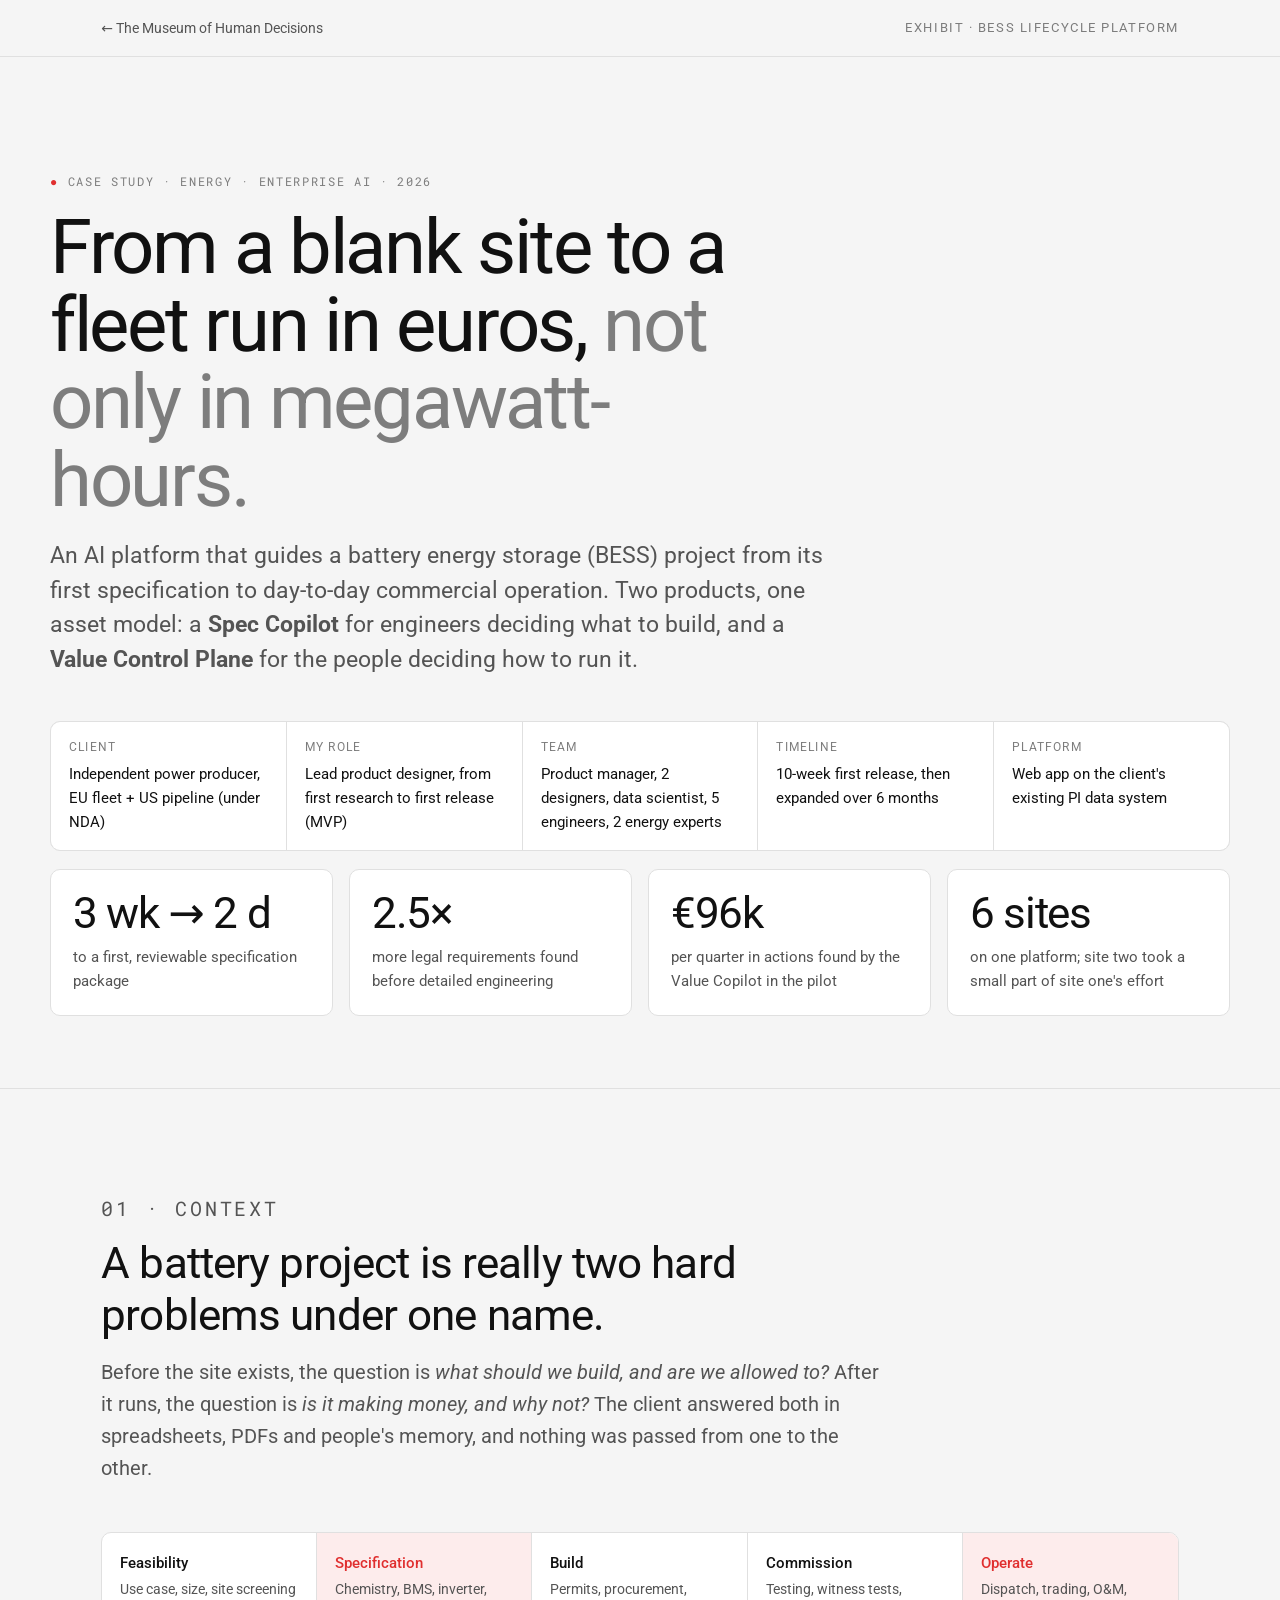
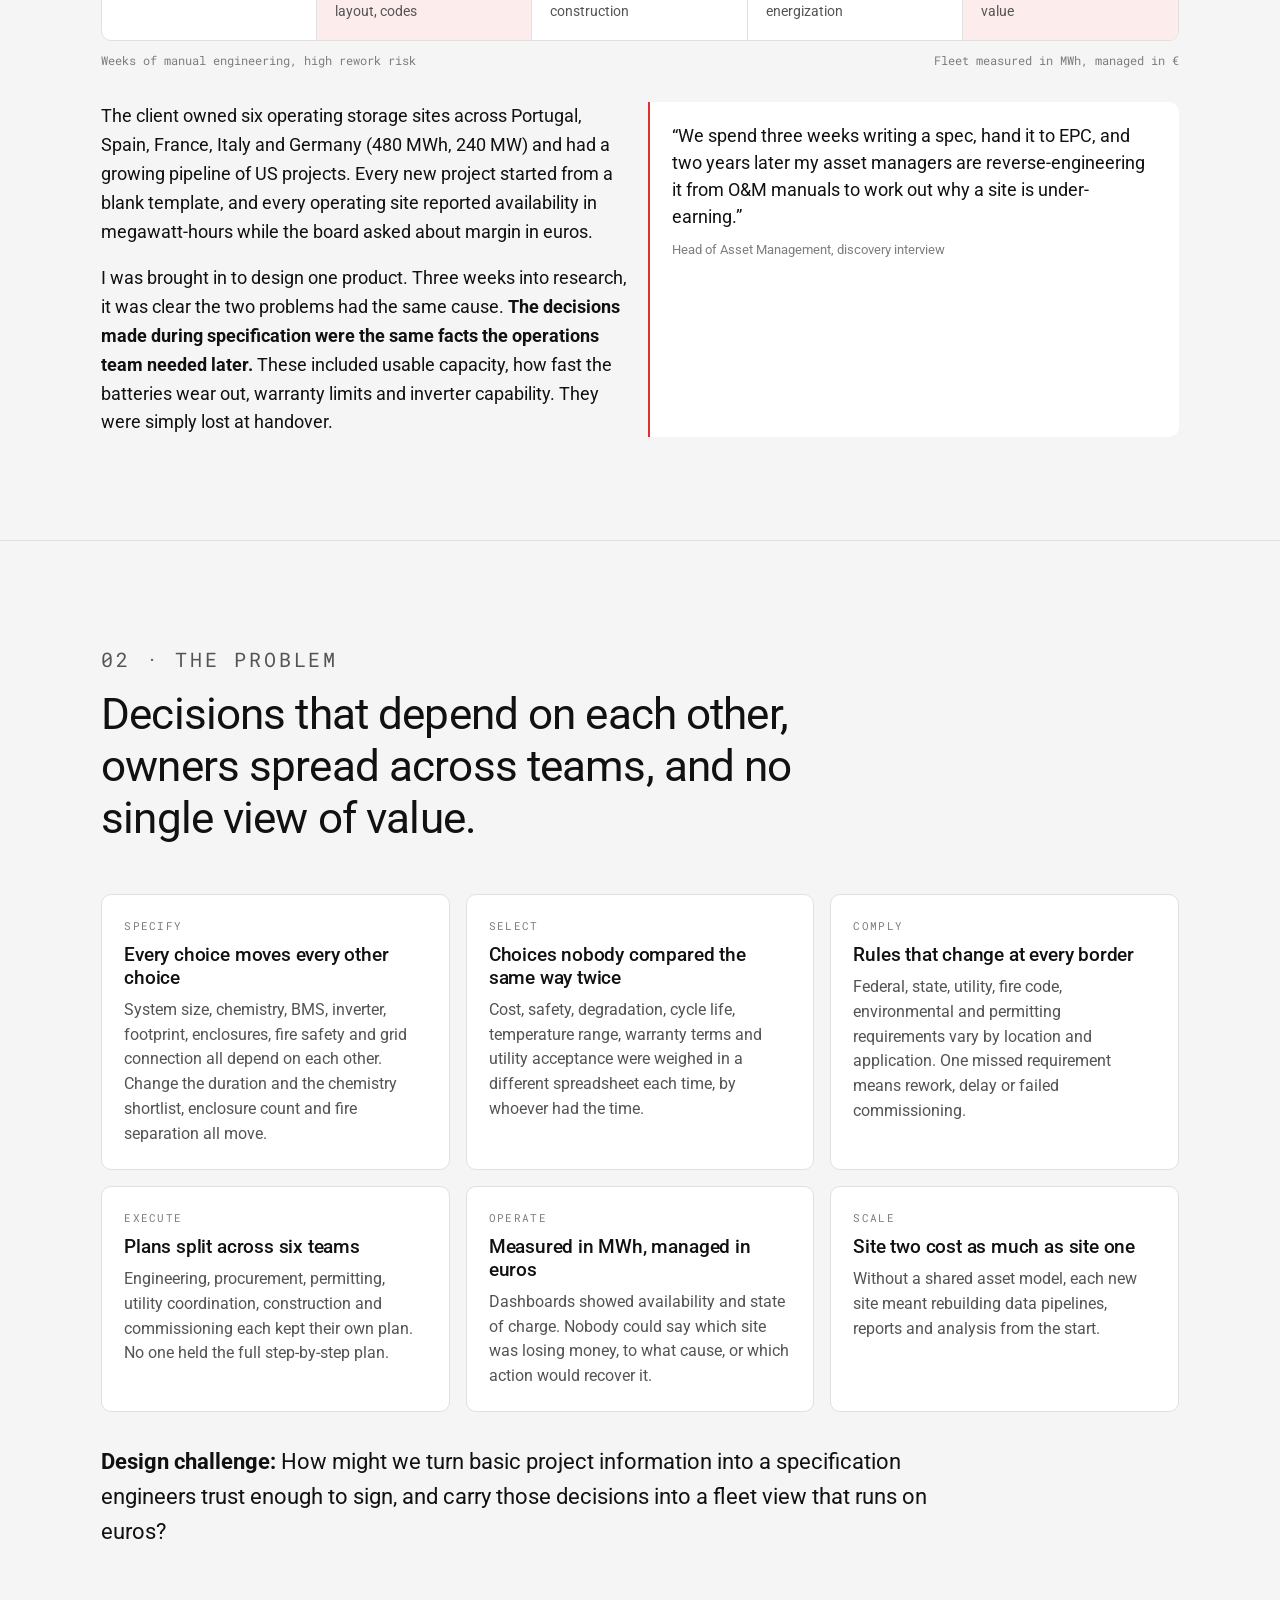
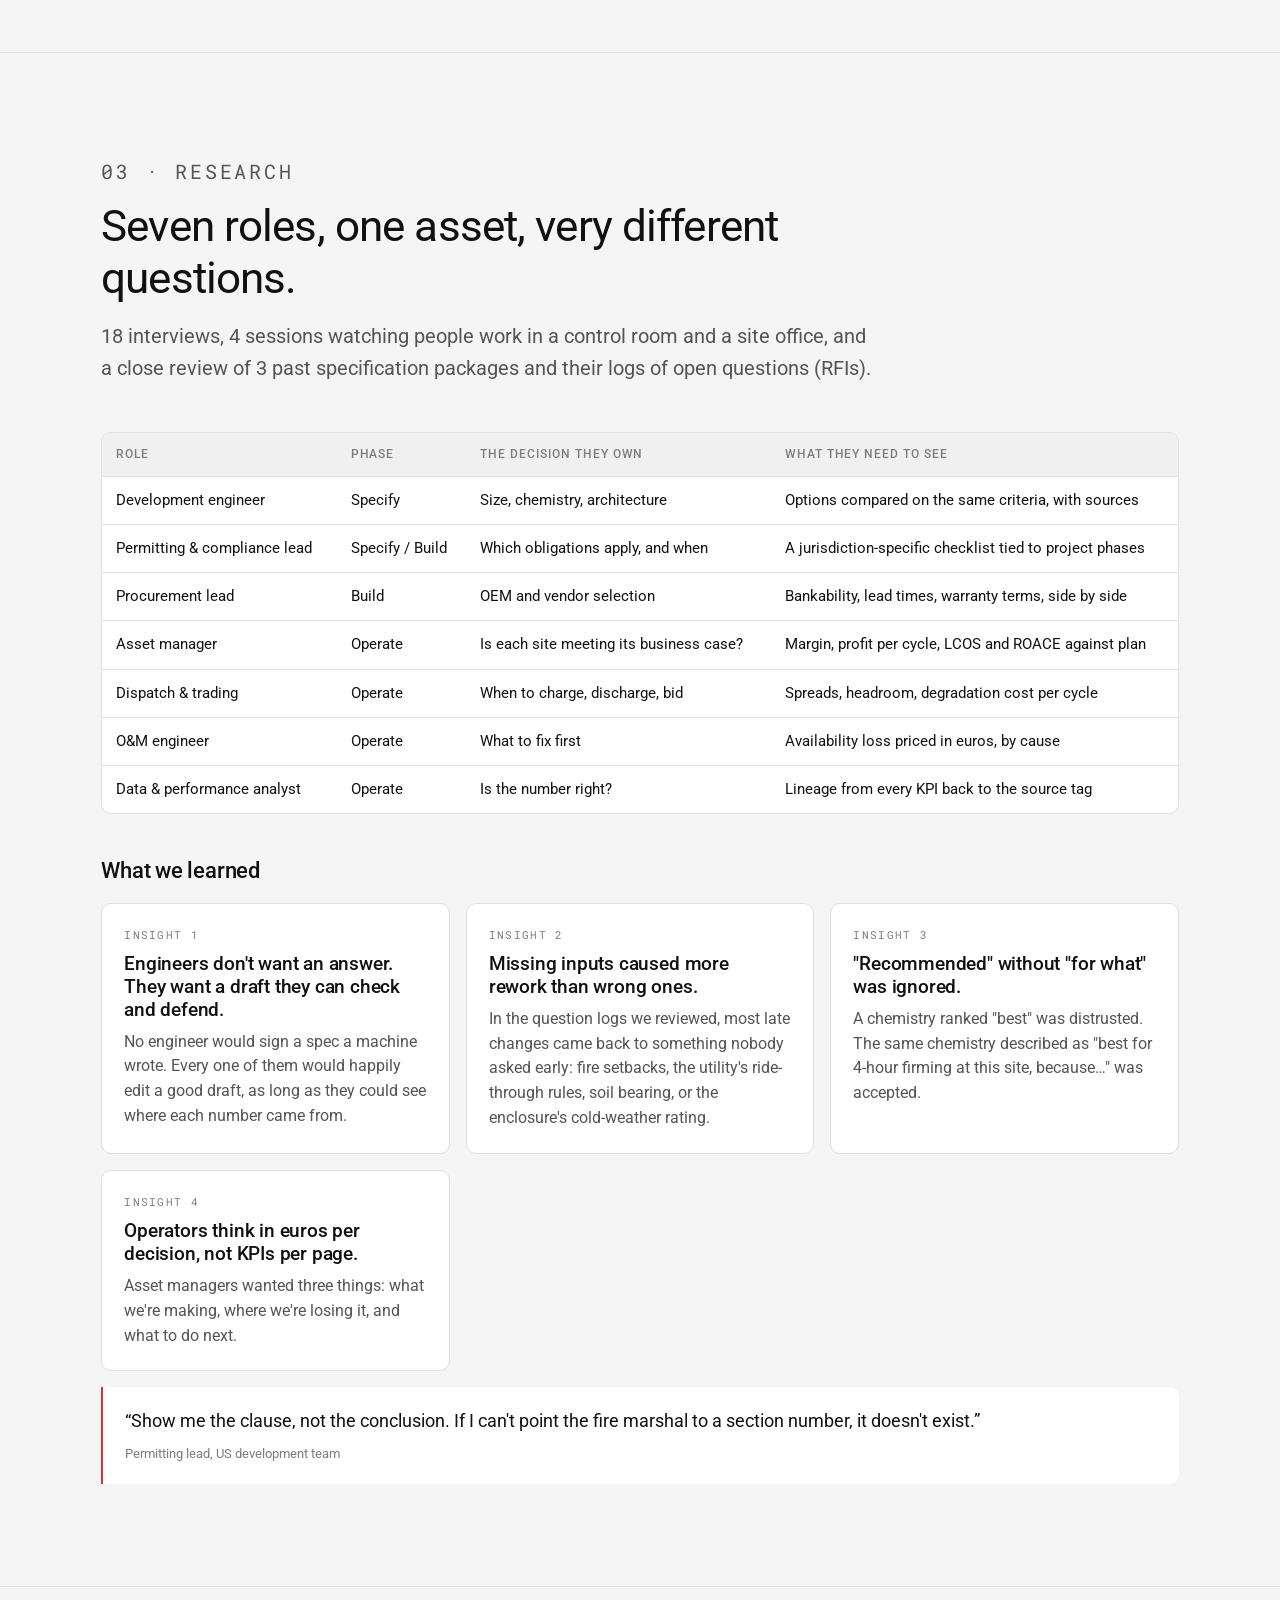
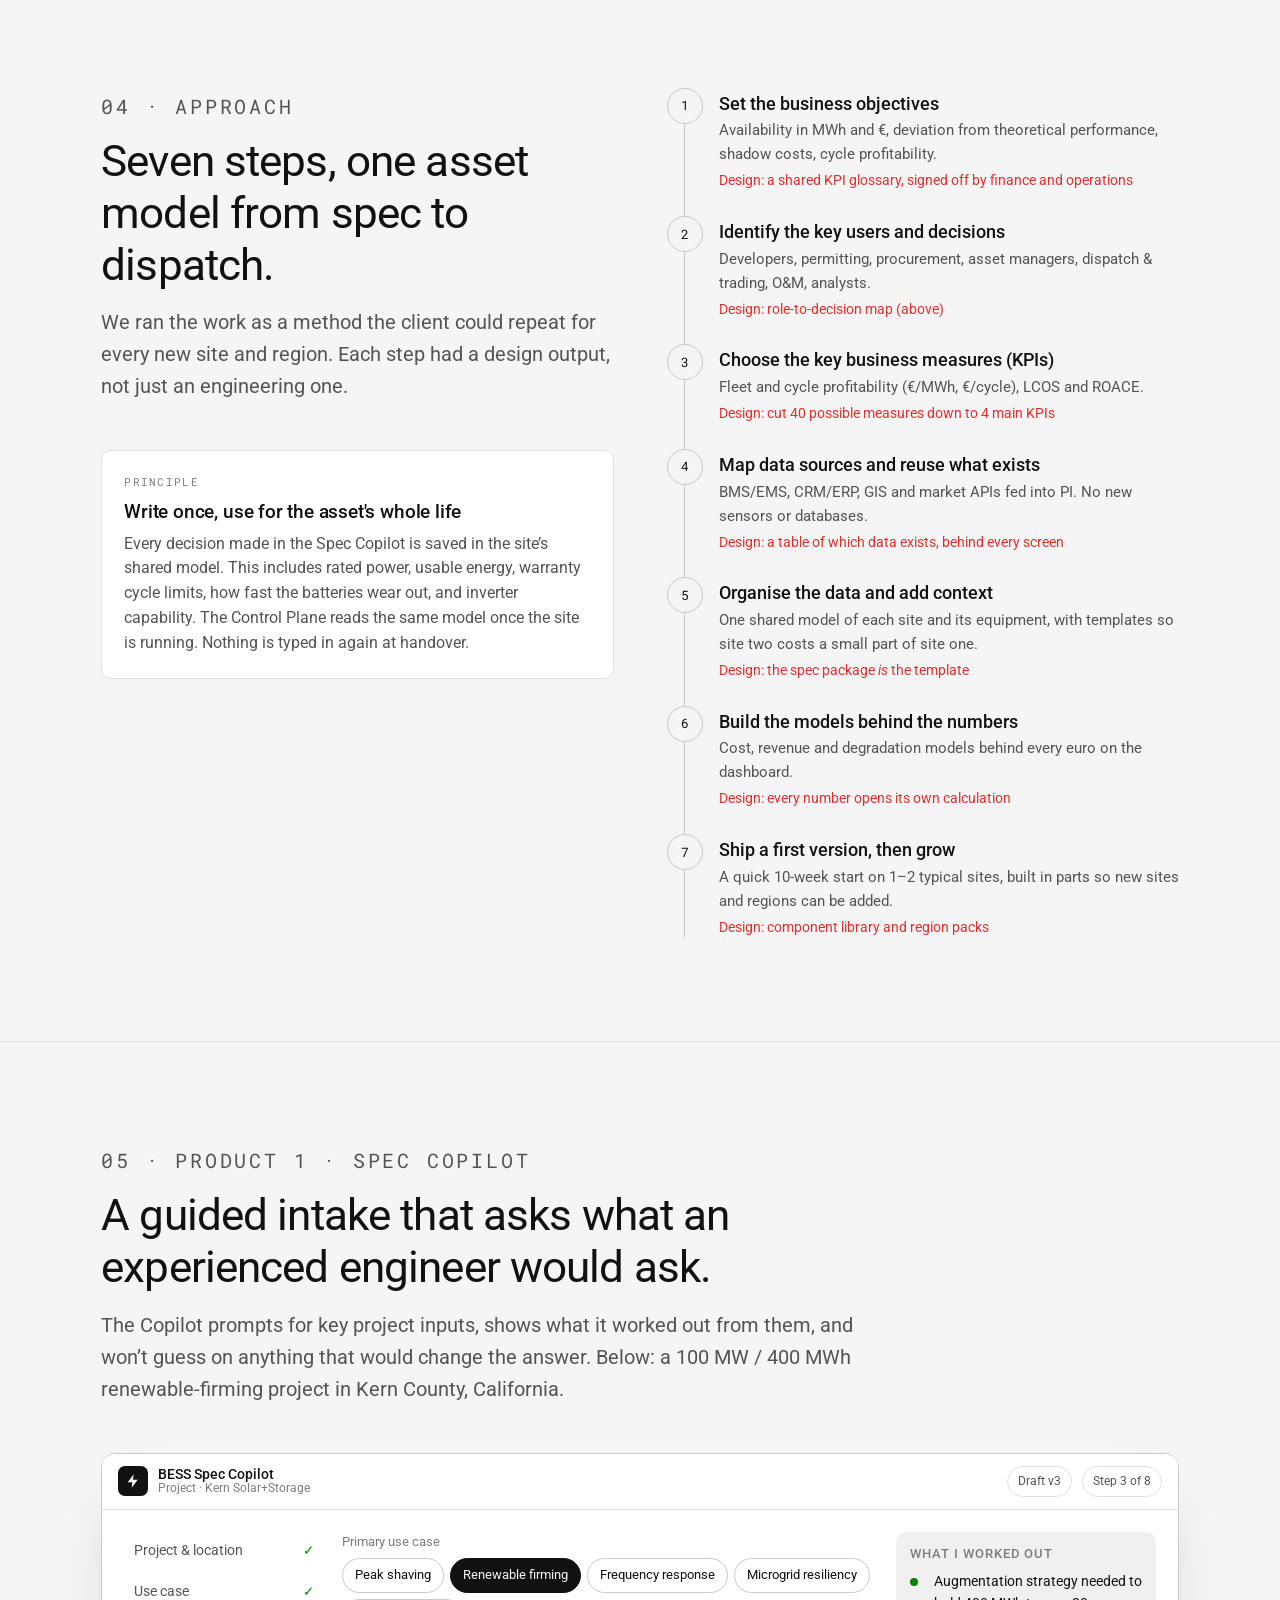
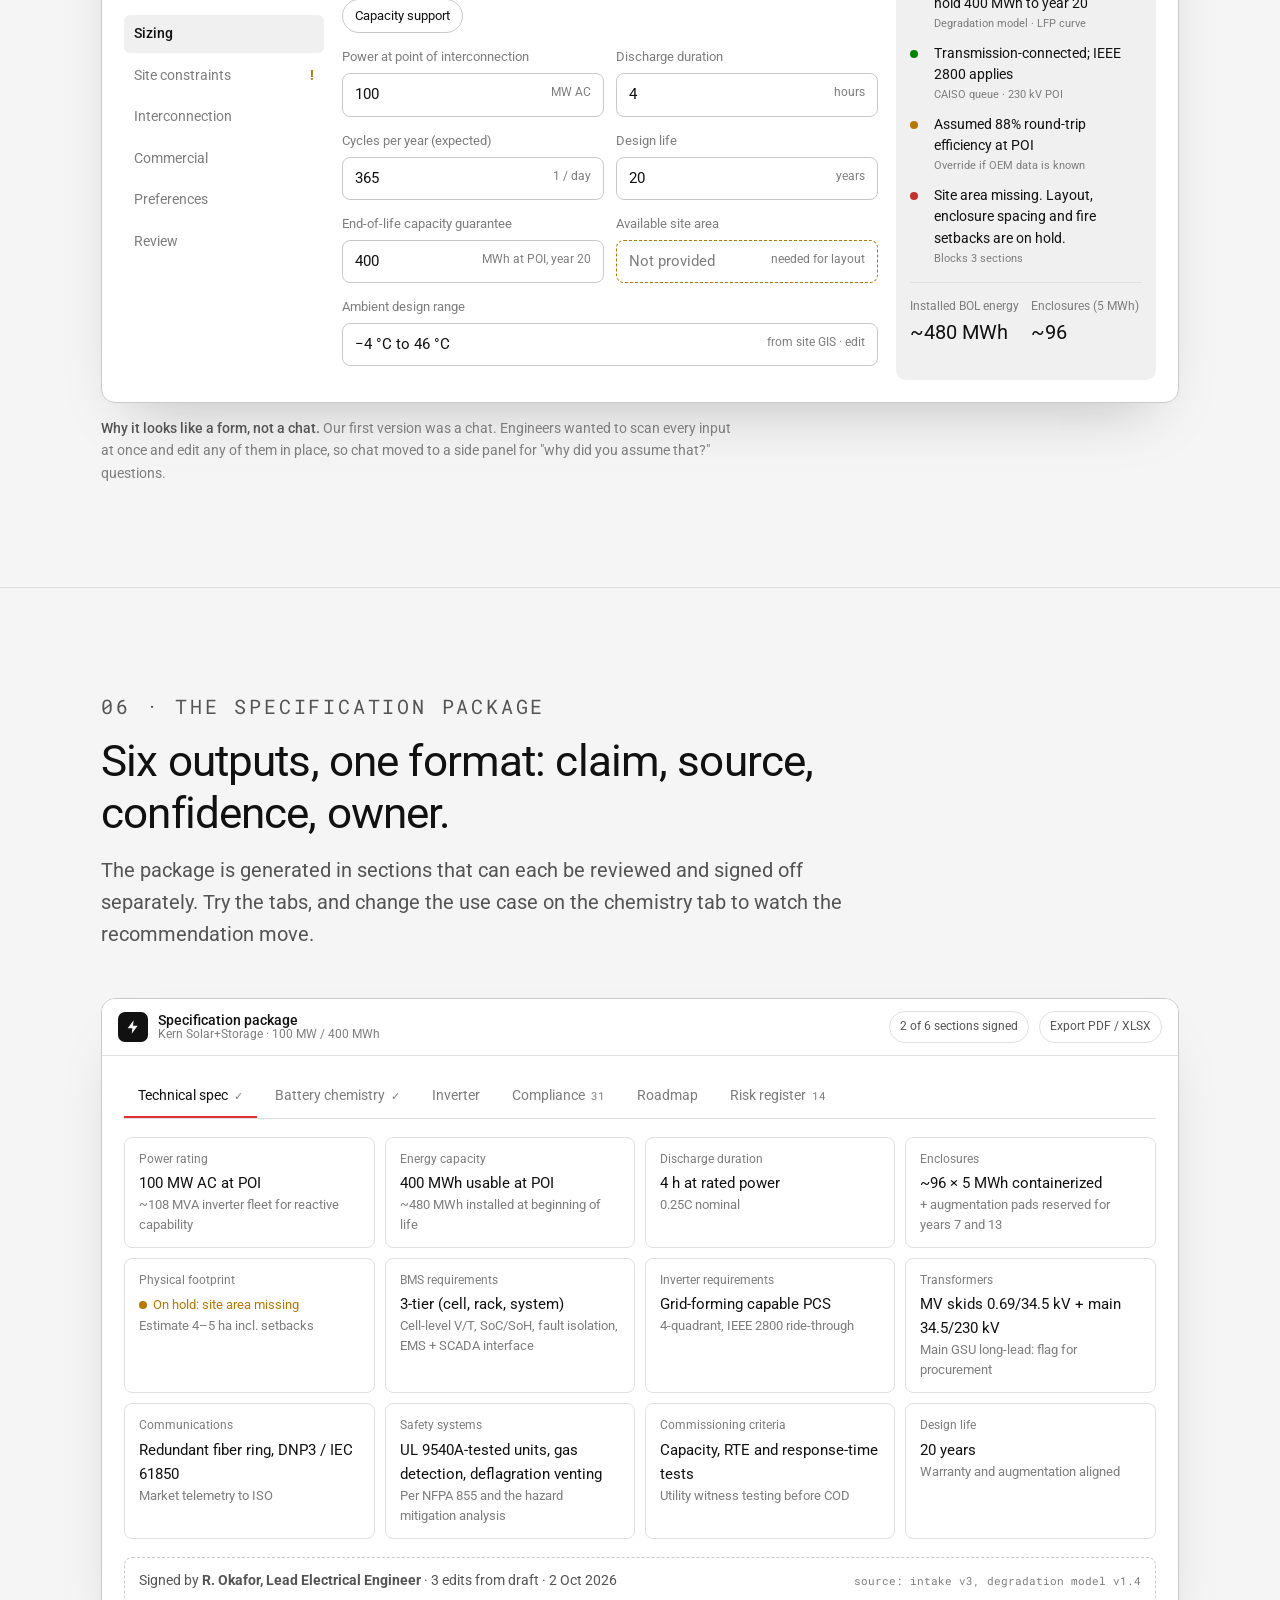
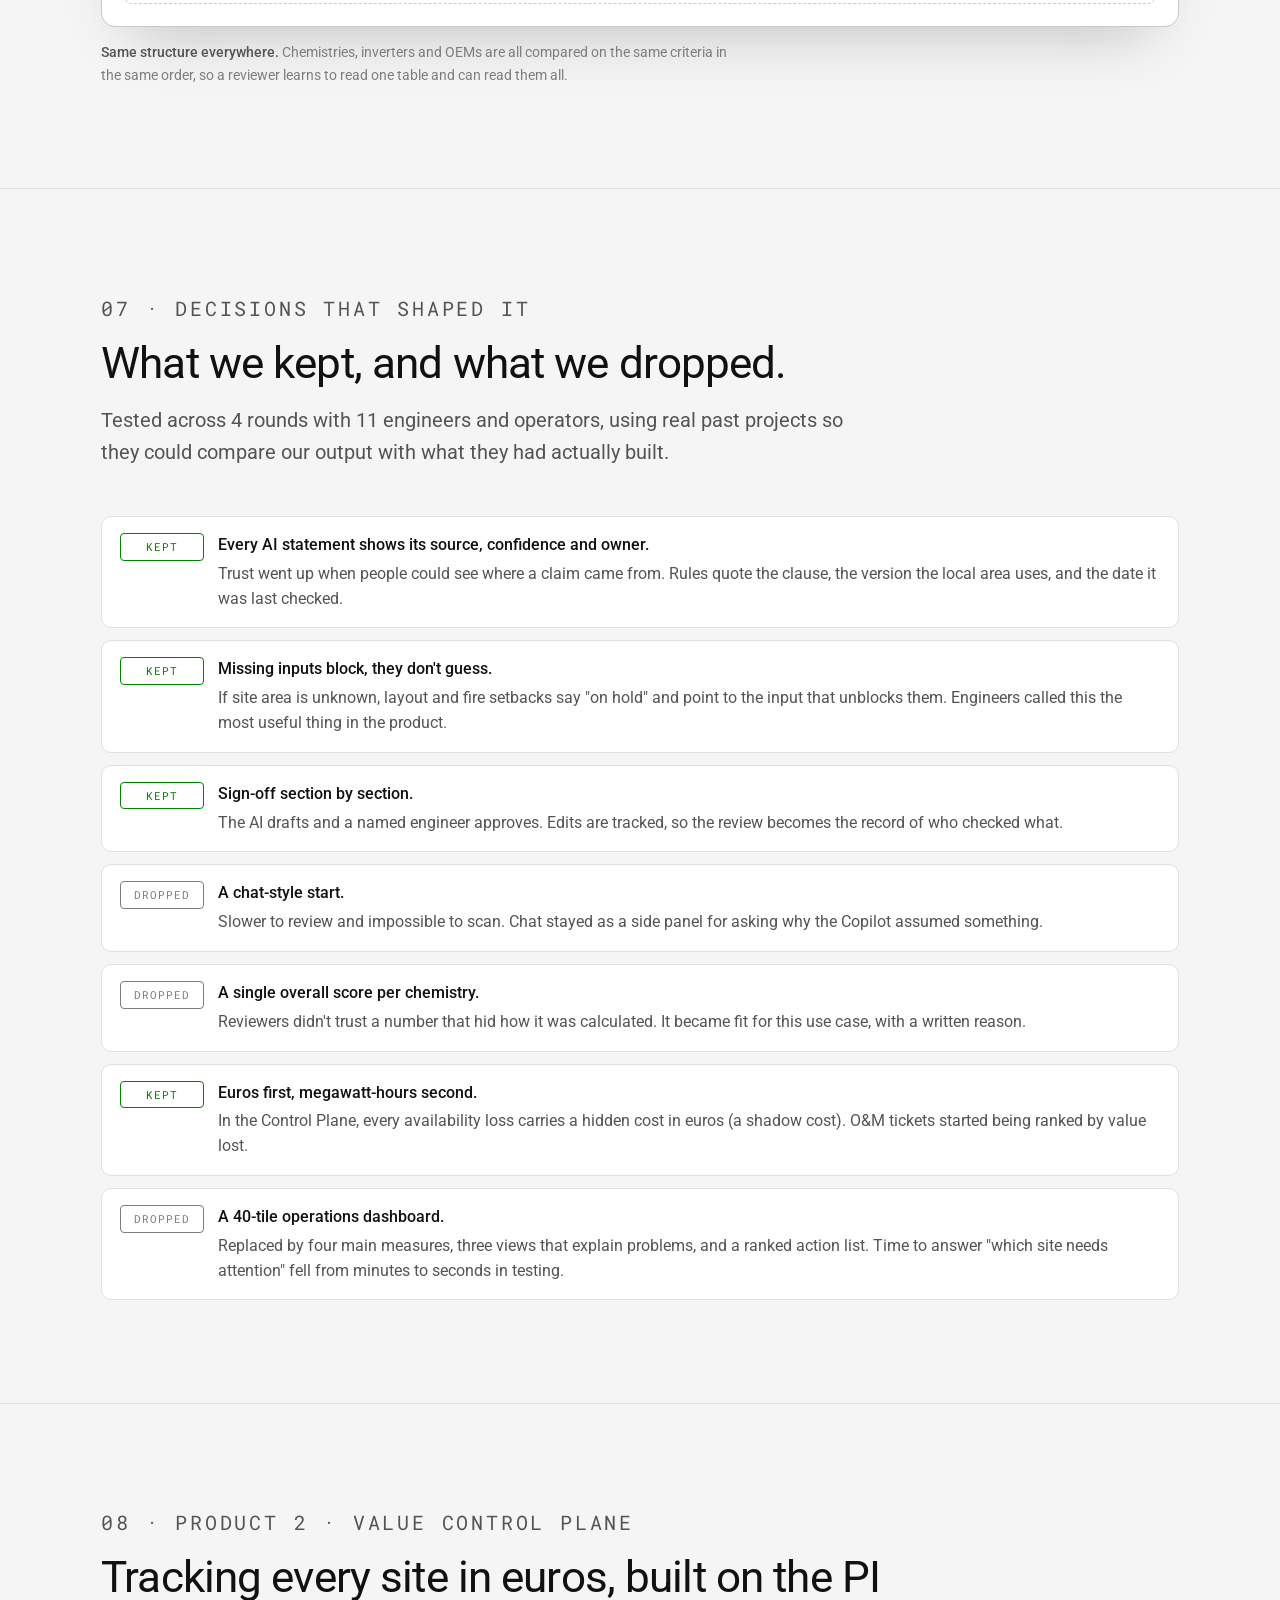
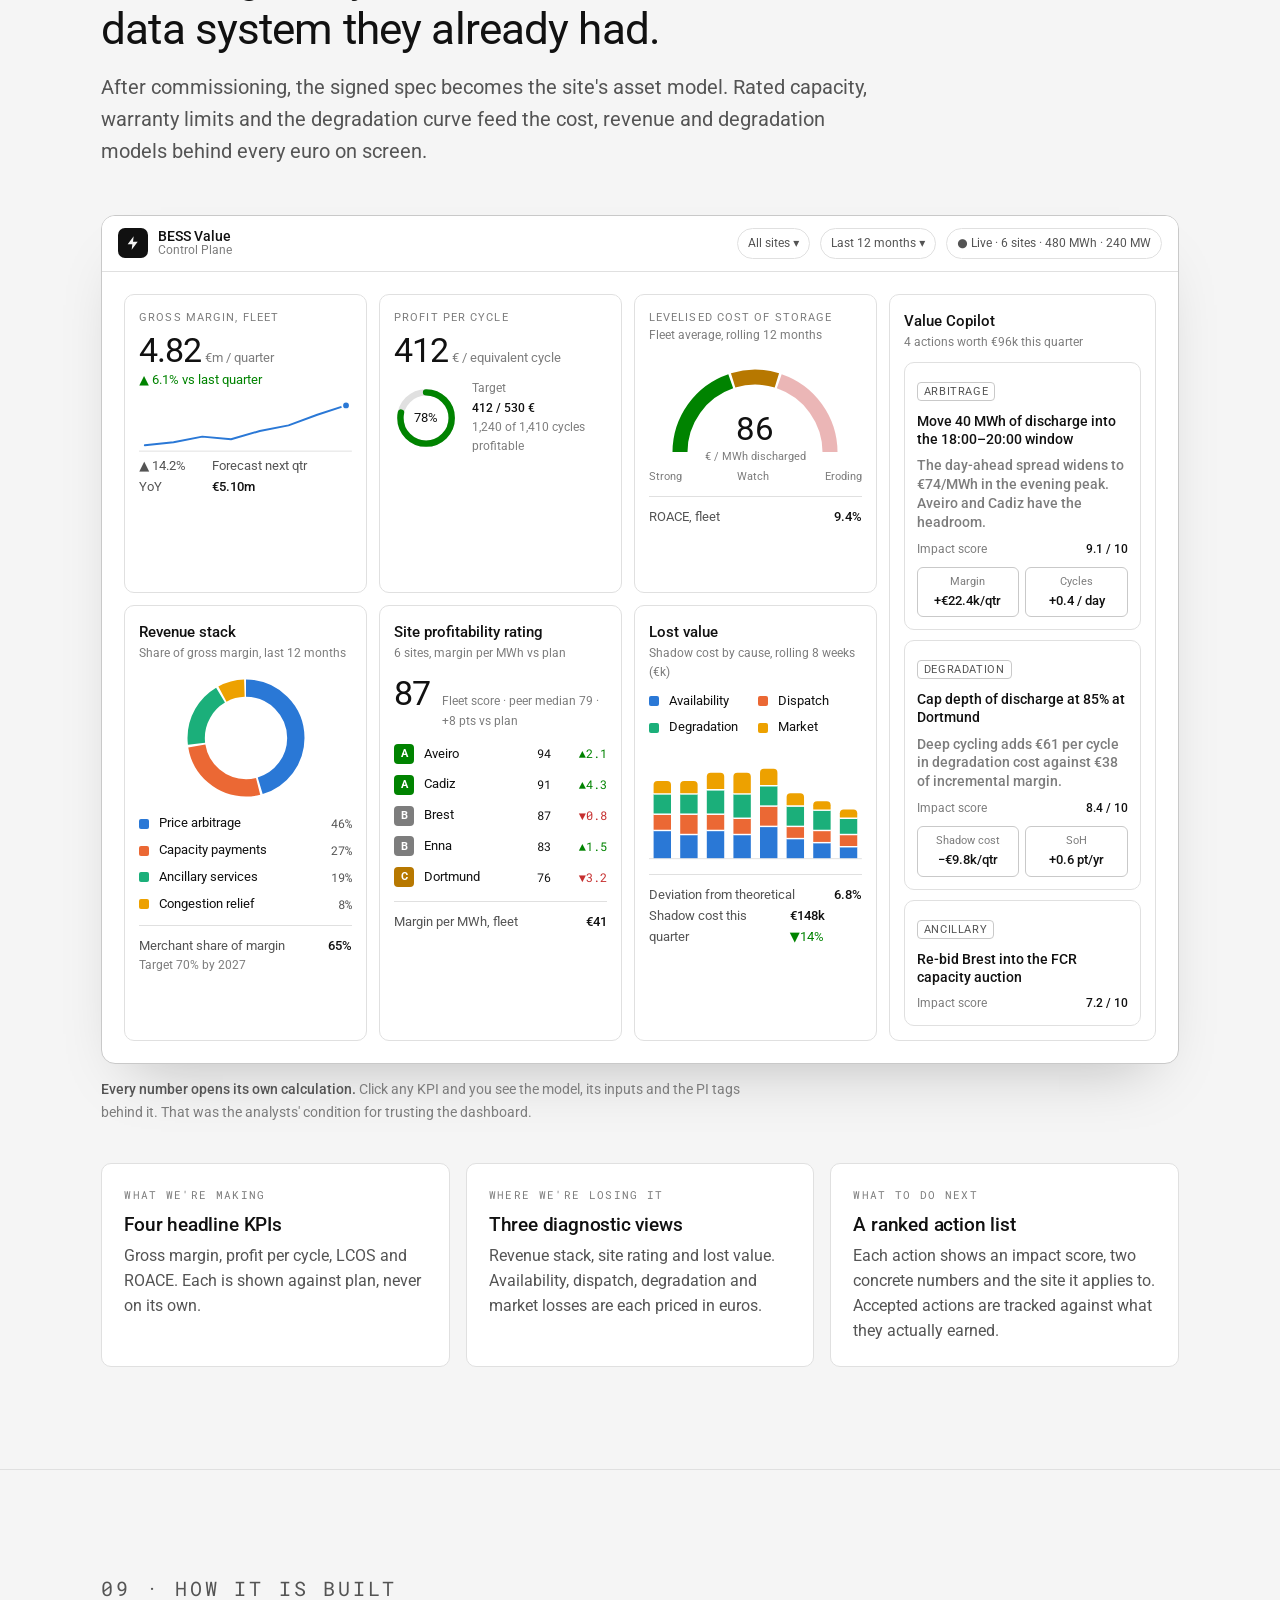
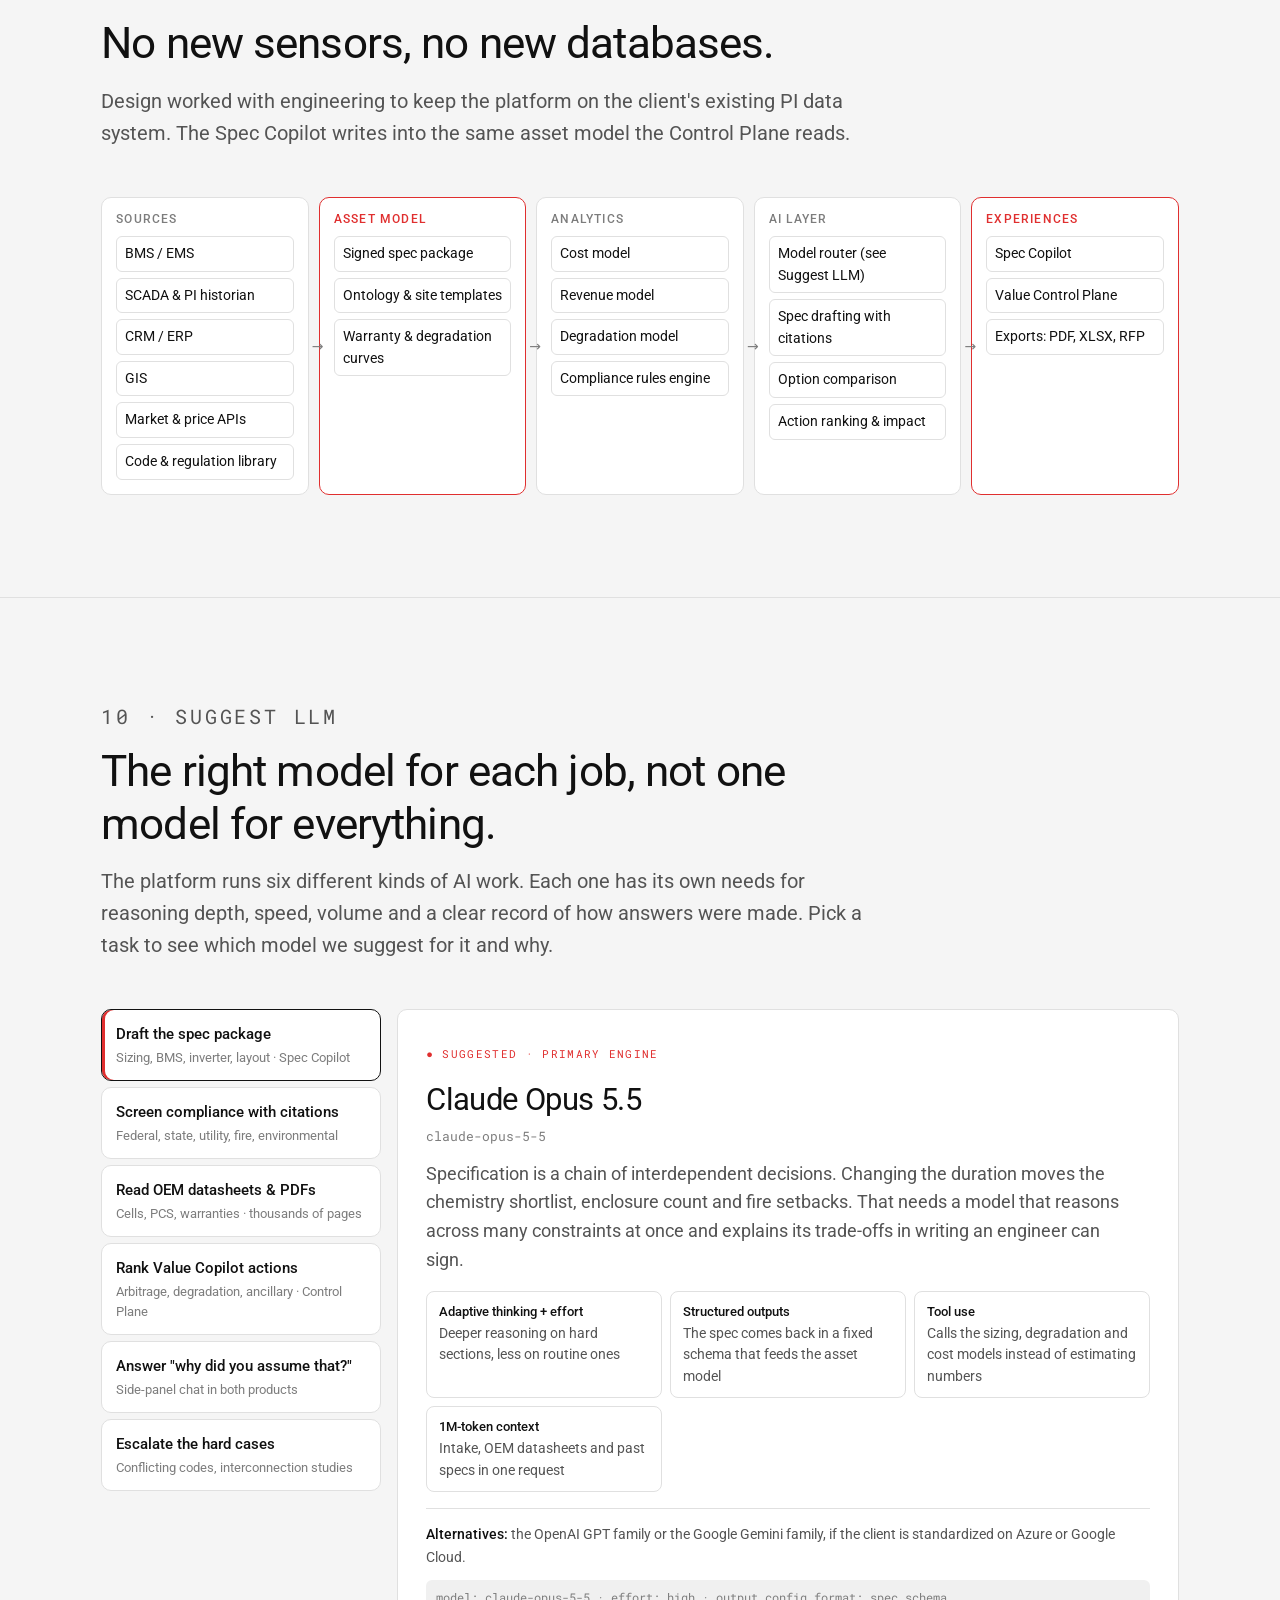
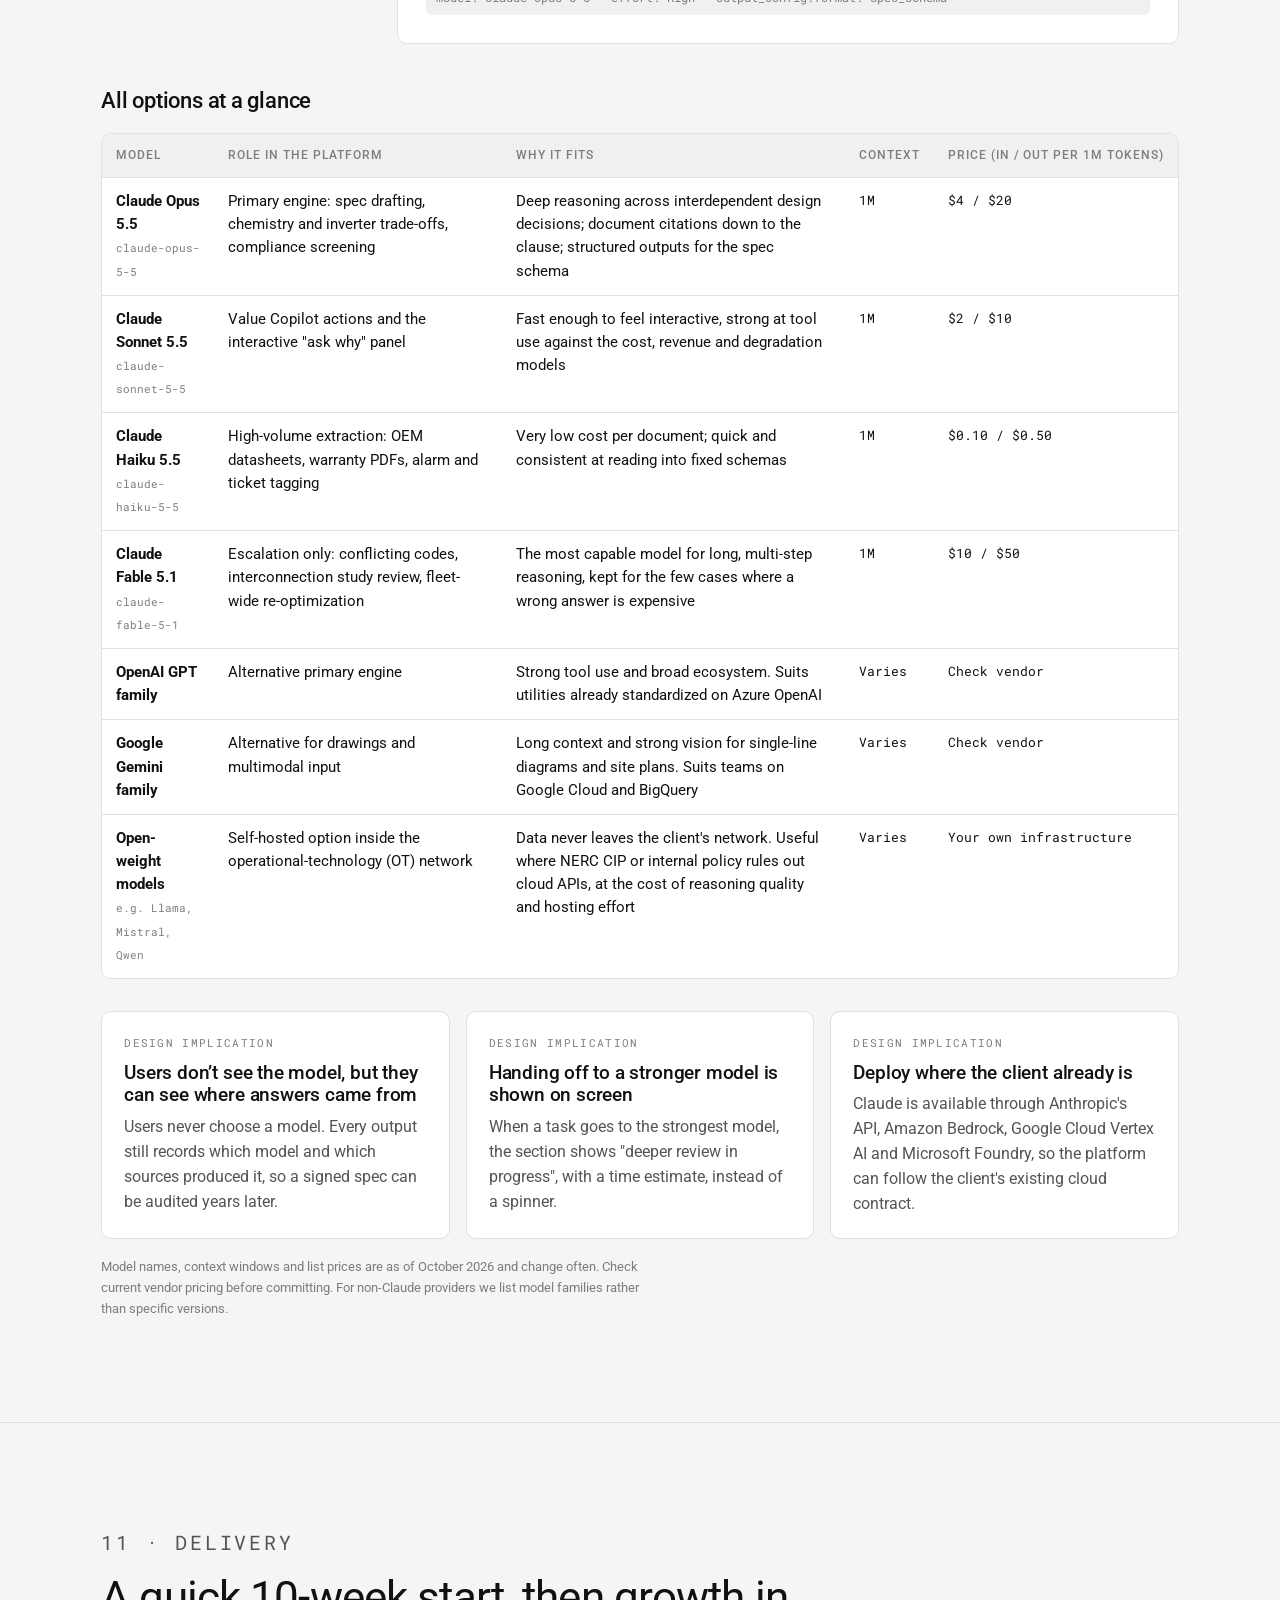
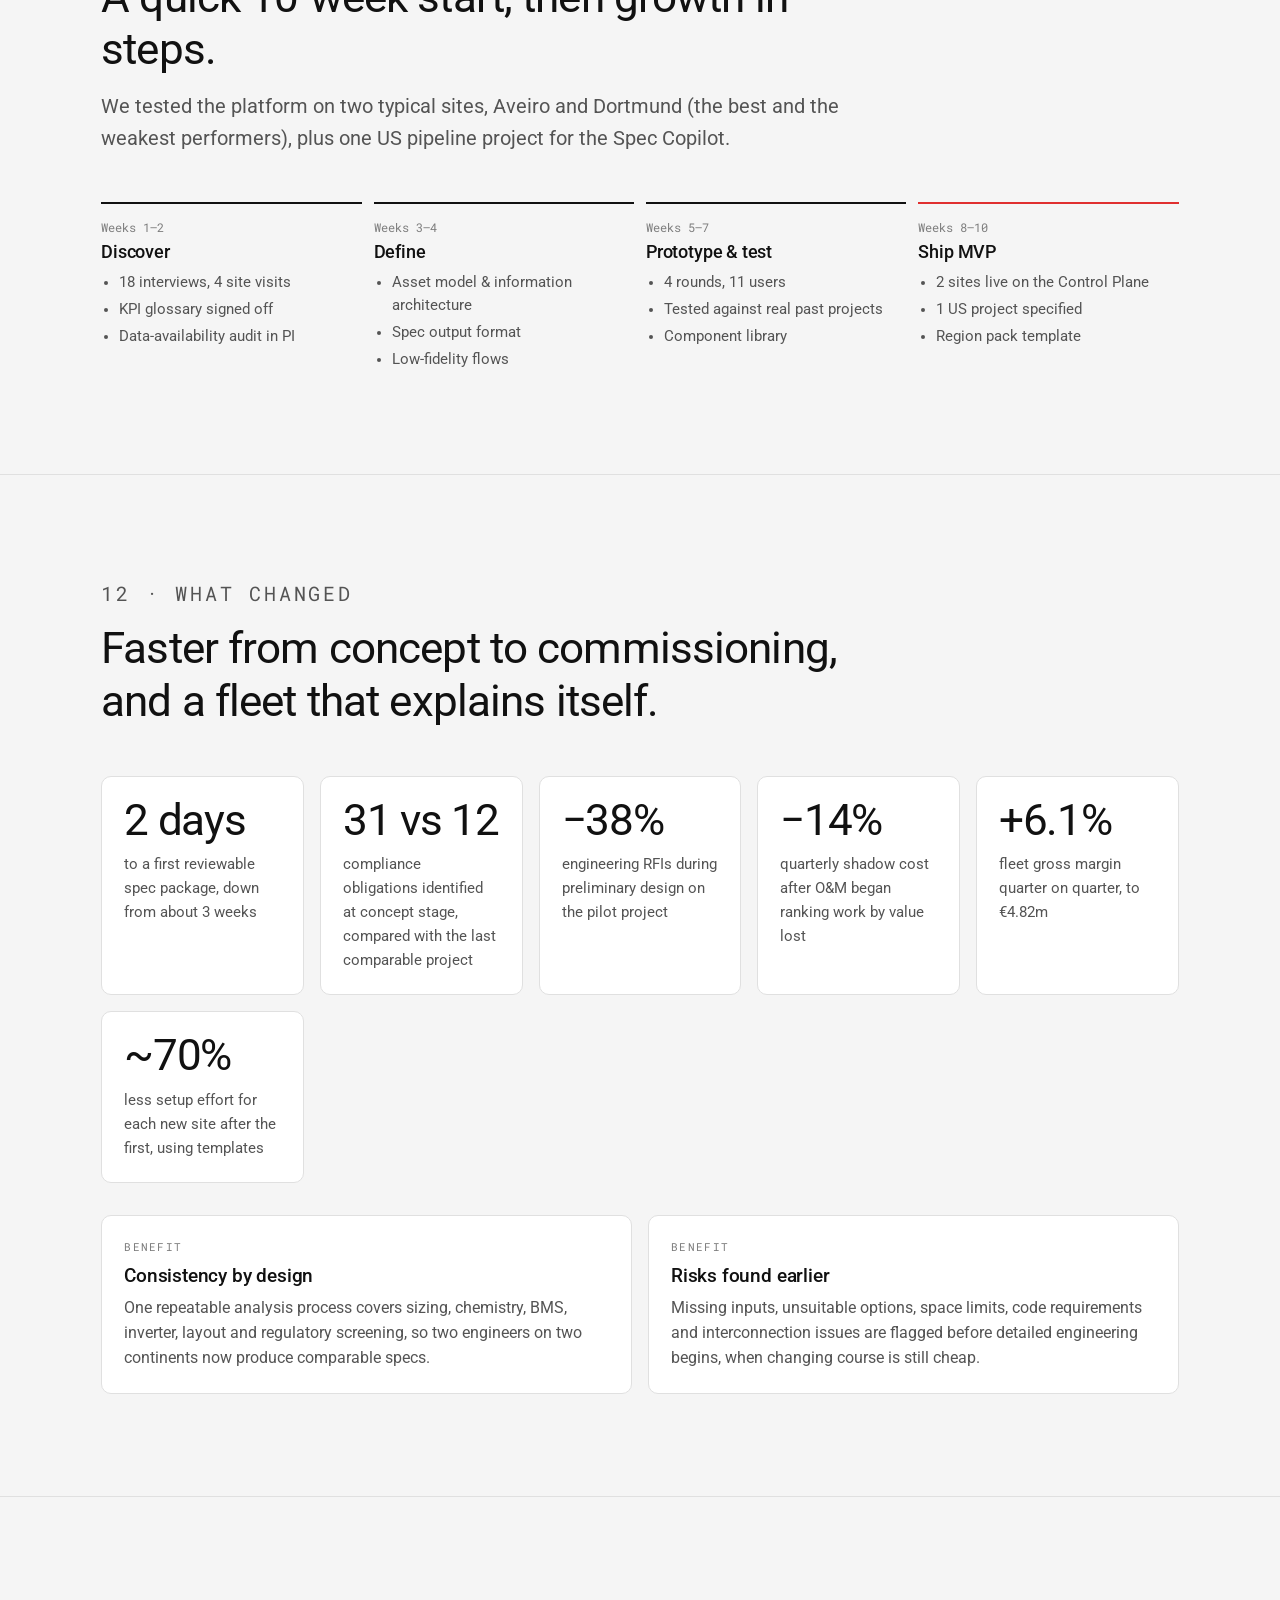
==== commit dae506f8: "Add files via upload" ====
--- a/case-studies/bess-platform.html
+++ b/case-studies/bess-platform.html
@@ -342,21 +342,21 @@
     <div class="wrap hero">
       <p class="eyebrow"><b>●</b> Case study · Energy · Enterprise AI · 2026</p>
       <h1>From a blank site to a fleet run in euros, <em>not only in megawatt-hours.</em></h1>
-      <p class="lede">An AI-enabled platform that guides a battery energy storage (BESS) project from its first specification to day-to-day commercial operation. Two products, one asset model: a <strong>Spec Copilot</strong> for engineers deciding what to build, and a <strong>Value Control Plane</strong> for the people deciding how to run it.</p>
+      <p class="lede">An AI platform that guides a battery energy storage (BESS) project from its first specification to day-to-day commercial operation. Two products, one asset model: a <strong>Spec Copilot</strong> for engineers deciding what to build, and a <strong>Value Control Plane</strong> for the people deciding how to run it.</p>
 
       <dl class="meta">
         <div><dt>Client</dt><dd>Independent power producer, EU fleet + US pipeline (under NDA)</dd></div>
-        <div><dt>My role</dt><dd>Lead product designer, from discovery to MVP</dd></div>
-        <div><dt>Team</dt><dd>PM, 2 designers, data scientist, 5 engineers, 2 domain SMEs</dd></div>
-        <div><dt>Timeline</dt><dd>10-week MVP, then scale-out over 2 quarters</dd></div>
-        <div><dt>Platform</dt><dd>Web app on the client's existing PI data landscape</dd></div>
+        <div><dt>My role</dt><dd>Lead product designer, from first research to first release (MVP)</dd></div>
+        <div><dt>Team</dt><dd>Product manager, 2 designers, data scientist, 5 engineers, 2 energy experts</dd></div>
+        <div><dt>Timeline</dt><dd>10-week first release, then expanded over 6 months</dd></div>
+        <div><dt>Platform</dt><dd>Web app on the client's existing PI data system</dd></div>
       </dl>
 
       <div class="figs" aria-label="Headline outcomes">
         <div class="fig"><b>3 wk → 2 d</b><span>to a first, reviewable specification package</span></div>
-        <div class="fig"><b>2.5×</b><span>more compliance obligations caught before detailed engineering</span></div>
-        <div class="fig"><b>€96k</b><span>per quarter in actions surfaced by the Value Copilot in the pilot</span></div>
-        <div class="fig"><b>6 sites</b><span>on one control plane; site two took a fraction of site one's effort</span></div>
+        <div class="fig"><b>2.5×</b><span>more legal requirements found before detailed engineering</span></div>
+        <div class="fig"><b>€96k</b><span>per quarter in actions found by the Value Copilot in the pilot</span></div>
+        <div class="fig"><b>6 sites</b><span>on one platform; site two took a small part of site one's effort</span></div>
       </div>
     </div>
 
@@ -365,8 +365,8 @@
       <div class="wrap">
         <div class="chap-head">
           <p class="chap-no">01 · Context</p>
-          <h2>A battery project is two hard problems wearing one name.</h2>
-          <p>Before the site exists, the question is <em>what should we build, and are we allowed to?</em> After it runs, the question is <em>is it making money, and why not?</em> The client answered both in spreadsheets, PDFs and people's heads, and nothing carried over from one to the other.</p>
+          <h2>A battery project is really two hard problems under one name.</h2>
+          <p>Before the site exists, the question is <em>what should we build, and are we allowed to?</em> After it runs, the question is <em>is it making money, and why not?</em> The client answered both in spreadsheets, PDFs and people's memory, and nothing was passed from one to the other.</p>
         </div>
 
         <div class="life" role="list" aria-label="BESS project lifecycle">
@@ -381,7 +381,7 @@
         <div class="grid-2" style="margin-top:32px">
           <div class="prose">
             <p>The client owned six operating storage sites across Portugal, Spain, France, Italy and Germany (480 MWh, 240 MW) and had a growing pipeline of US projects. Every new project started from a blank template, and every operating site reported availability in megawatt-hours while the board asked about margin in euros.</p>
-            <p>I was brought in to design one product. Three weeks into discovery, it was clear the two problems shared a root: <strong>the decisions made during specification were the same facts operations needed later</strong>, from usable capacity and degradation curves to warranty limits and inverter capability. They were simply lost at handover.</p>
+            <p>I was brought in to design one product. Three weeks into research, it was clear the two problems had the same cause. <strong>The decisions made during specification were the same facts the operations team needed later.</strong> These included usable capacity, how fast the batteries wear out, warranty limits and inverter capability. They were simply lost at handover.</p>
           </div>
           <blockquote>“We spend three weeks writing a spec, hand it to EPC, and two years later my asset managers are reverse-engineering it from O&amp;M manuals to work out why a site is under-earning.”<cite>Head of Asset Management, discovery interview</cite></blockquote>
         </div>
@@ -393,15 +393,15 @@
       <div class="wrap">
         <div class="chap-head">
           <p class="chap-no">02 · The problem</p>
-          <h2>Interdependent decisions, fragmented ownership, and no single view of value.</h2>
+          <h2>Decisions that depend on each other, owners spread across teams, and no single view of value.</h2>
         </div>
         <div class="grid-3">
-          <div class="card"><span class="k">Specify</span><h3>Every choice moves every other choice</h3><p>System size, chemistry, BMS, inverter, footprint, enclosures, fire safety and interconnection are interdependent. Change the duration and the chemistry shortlist, enclosure count and fire separation all move.</p></div>
-          <div class="card"><span class="k">Select</span><h3>Trade-offs nobody compared the same way twice</h3><p>Cost, safety, degradation, cycle life, temperature range, warranty terms and utility acceptance were weighed in a different spreadsheet each time, by whoever had the time.</p></div>
-          <div class="card"><span class="k">Comply</span><h3>Rules that change at every border</h3><p>Federal, state, utility, fire code, environmental and permitting requirements vary by location and application. One missed obligation means rework, delay or failed commissioning.</p></div>
-          <div class="card"><span class="k">Execute</span><h3>Plans split across six teams</h3><p>Engineering, procurement, permitting, utility coordination, construction and commissioning each kept their own plan. No one held the step-by-step roadmap.</p></div>
+          <div class="card"><span class="k">Specify</span><h3>Every choice moves every other choice</h3><p>System size, chemistry, BMS, inverter, footprint, enclosures, fire safety and grid connection all depend on each other. Change the duration and the chemistry shortlist, enclosure count and fire separation all move.</p></div>
+          <div class="card"><span class="k">Select</span><h3>Choices nobody compared the same way twice</h3><p>Cost, safety, degradation, cycle life, temperature range, warranty terms and utility acceptance were weighed in a different spreadsheet each time, by whoever had the time.</p></div>
+          <div class="card"><span class="k">Comply</span><h3>Rules that change at every border</h3><p>Federal, state, utility, fire code, environmental and permitting requirements vary by location and application. One missed requirement means rework, delay or failed commissioning.</p></div>
+          <div class="card"><span class="k">Execute</span><h3>Plans split across six teams</h3><p>Engineering, procurement, permitting, utility coordination, construction and commissioning each kept their own plan. No one held the full step-by-step plan.</p></div>
           <div class="card"><span class="k">Operate</span><h3>Measured in MWh, managed in euros</h3><p>Dashboards showed availability and state of charge. Nobody could say which site was losing money, to what cause, or which action would recover it.</p></div>
-          <div class="card"><span class="k">Scale</span><h3>Site two cost as much as site one</h3><p>Without a shared asset model, each new site meant rebuilding data pipelines, reports and analysis from scratch.</p></div>
+          <div class="card"><span class="k">Scale</span><h3>Site two cost as much as site one</h3><p>Without a shared asset model, each new site meant rebuilding data pipelines, reports and analysis from the start.</p></div>
         </div>
         <p class="prose" style="margin-top:32px;font-size:clamp(18px,1vw + 12px,22px)"><strong>Design challenge:</strong> How might we turn basic project information into a specification engineers trust enough to sign, and carry those decisions into a fleet view that runs on euros?</p>
       </div>
@@ -413,7 +413,7 @@
         <div class="chap-head">
           <p class="chap-no">03 · Research</p>
           <h2>Seven roles, one asset, very different questions.</h2>
-          <p>18 interviews, 4 contextual sessions in a control room and a site office, and a teardown of 3 past specification packages and their RFI logs.</p>
+          <p>18 interviews, 4 sessions watching people work in a control room and a site office, and a close review of 3 past specification packages and their logs of open questions (RFIs).</p>
         </div>
 
         <div class="tbl-wrap">
@@ -433,10 +433,10 @@
 
         <h3 style="font-size:22px;margin:44px 0 18px">What we learned</h3>
         <div class="grid-2">
-          <div class="card"><span class="k">Insight 1</span><h3>Engineers don't want an answer. They want a defensible draft.</h3><p>No engineer would sign a spec a machine wrote. Every one of them would happily edit a good draft, as long as they could see where each number came from.</p></div>
-          <div class="card"><span class="k">Insight 2</span><h3>Missing inputs caused more rework than wrong ones.</h3><p>In the RFI logs we reviewed, most late changes traced back to something nobody asked early: fire setbacks, the utility's ride-through rules, soil bearing, or the enclosure's cold-weather rating.</p></div>
+          <div class="card"><span class="k">Insight 1</span><h3>Engineers don't want an answer. They want a draft they can check and defend.</h3><p>No engineer would sign a spec a machine wrote. Every one of them would happily edit a good draft, as long as they could see where each number came from.</p></div>
+          <div class="card"><span class="k">Insight 2</span><h3>Missing inputs caused more rework than wrong ones.</h3><p>In the question logs we reviewed, most late changes came back to something nobody asked early: fire setbacks, the utility's ride-through rules, soil bearing, or the enclosure's cold-weather rating.</p></div>
           <div class="card"><span class="k">Insight 3</span><h3>"Recommended" without "for what" was ignored.</h3><p>A chemistry ranked "best" was distrusted. The same chemistry described as "best for 4-hour firming at this site, because…" was accepted.</p></div>
-          <div class="card"><span class="k">Insight 4</span><h3>Operators think in euros per decision, not KPIs per page.</h3><p>Asset managers wanted three things: what we're making, where we're losing it, and what to do on Monday.</p></div>
+          <div class="card"><span class="k">Insight 4</span><h3>Operators think in euros per decision, not KPIs per page.</h3><p>Asset managers wanted three things: what we're making, where we're losing it, and what to do next.</p></div>
         </div>
         <blockquote style="margin-top:16px">“Show me the clause, not the conclusion. If I can't point the fire marshal to a section number, it doesn't exist.”<cite>Permitting lead, US development team</cite></blockquote>
       </div>
@@ -450,22 +450,22 @@
             <div class="chap-head">
               <p class="chap-no">04 · Approach</p>
               <h2>Seven steps, one asset model from spec to dispatch.</h2>
-              <p>We ran the work as a framework the client could repeat for every new site and region. Each step had a design deliverable, not just an engineering one.</p>
+              <p>We ran the work as a method the client could repeat for every new site and region. Each step had a design output, not just an engineering one.</p>
             </div>
             <div class="card" style="margin-top:8px">
               <span class="k">Principle</span>
               <h3>Write once, use for the asset's whole life</h3>
-              <p>Every decision captured in the Spec Copilot (rated power, usable energy, warranty cycle limits, degradation curve, inverter capability) becomes a field in the asset information model the Control Plane reads after commissioning. Nothing is re-keyed at handover.</p>
+              <p>Every decision made in the Spec Copilot is saved in the site’s shared model. This includes rated power, usable energy, warranty cycle limits, how fast the batteries wear out, and inverter capability. The Control Plane reads the same model once the site is running. Nothing is typed in again at handover.</p>
             </div>
           </div>
           <ol class="steps">
             <li><b>Set the business objectives</b><span>Availability in MWh and €, deviation from theoretical performance, shadow costs, cycle profitability.</span><em>Design: a shared KPI glossary, signed off by finance and operations</em></li>
             <li><b>Identify the key users and decisions</b><span>Developers, permitting, procurement, asset managers, dispatch &amp; trading, O&amp;M, analysts.</span><em>Design: role-to-decision map (above)</em></li>
-            <li><b>Prioritize the business KPIs</b><span>Fleet and cycle profitability (€/MWh, €/cycle), LCOS and ROACE.</span><em>Design: cut from 40 candidate metrics to 4 headline KPIs</em></li>
-            <li><b>Map data sources and reuse what exists</b><span>BMS/EMS, CRM/ERP, GIS and market APIs fed into PI. No new sensors or databases.</span><em>Design: a data-availability matrix behind every screen</em></li>
-            <li><b>Structure and contextualize the data</b><span>Asset information model, ontology instantiation, templates so site two costs a fraction of site one.</span><em>Design: the spec package <i>is</i> the template</em></li>
-            <li><b>Build the analytics enablers</b><span>Cost, revenue and degradation models behind every euro on the dashboard.</span><em>Design: every number opens its own calculation</em></li>
-            <li><b>Deliver the MVP, then scale</b><span>A 10-week fast track on 1–2 representative sites, with a modular design to add sites and regions.</span><em>Design: component library and region packs</em></li>
+            <li><b>Choose the key business measures (KPIs)</b><span>Fleet and cycle profitability (€/MWh, €/cycle), LCOS and ROACE.</span><em>Design: cut 40 possible measures down to 4 main KPIs</em></li>
+            <li><b>Map data sources and reuse what exists</b><span>BMS/EMS, CRM/ERP, GIS and market APIs fed into PI. No new sensors or databases.</span><em>Design: a table of which data exists, behind every screen</em></li>
+            <li><b>Organise the data and add context</b><span>One shared model of each site and its equipment, with templates so site two costs a small part of site one.</span><em>Design: the spec package <i>is</i> the template</em></li>
+            <li><b>Build the models behind the numbers</b><span>Cost, revenue and degradation models behind every euro on the dashboard.</span><em>Design: every number opens its own calculation</em></li>
+            <li><b>Ship a first version, then grow</b><span>A quick 10-week start on 1–2 typical sites, built in parts so new sites and regions can be added.</span><em>Design: component library and region packs</em></li>
           </ol>
         </div>
       </div>
@@ -477,7 +477,7 @@
         <div class="chap-head">
           <p class="chap-no">05 · Product 1 · Spec Copilot</p>
           <h2>A guided intake that asks what an experienced engineer would ask.</h2>
-          <p>The Copilot prompts for key project inputs, shows what it derived from them, and refuses to guess on anything that would change the answer. Below: a 100 MW / 400 MWh renewable-firming project in Kern County, California.</p>
+          <p>The Copilot prompts for key project inputs, shows what it worked out from them, and won’t guess on anything that would change the answer. Below: a 100 MW / 400 MWh renewable-firming project in Kern County, California.</p>
         </div>
 
         <div class="device" role="img" aria-label="Spec Copilot intake screen mockup">
@@ -521,7 +521,7 @@
                 <div class="fld"><span class="lbl">Ambient design range</span><div class="inp">−4 °C to 46 °C <small>from site GIS · edit</small></div></div>
               </div>
               <aside class="assume" aria-label="Copilot assumptions (mockup)">
-                <h4>What I derived</h4>
+                <h4>What I worked out</h4>
                 <ul>
                   <li><i class="dot g"></i><span>Augmentation strategy needed to hold 400 MWh to year 20<small>Degradation model · LFP curve</small></span></li>
                   <li><i class="dot g"></i><span>Transmission-connected; IEEE 2800 applies<small>CAISO queue · 230 kV POI</small></span></li>
@@ -536,7 +536,7 @@
             </div>
           </div>
         </div>
-        <p class="caption"><b>Why it looks like a form, not a chat.</b> Our first prototype was conversational. Engineers wanted to scan every input at once and edit any of them in place, so chat moved to a side panel for "why did you assume that?" questions.</p>
+        <p class="caption"><b>Why it looks like a form, not a chat.</b> Our first version was a chat. Engineers wanted to scan every input at once and edit any of them in place, so chat moved to a side panel for "why did you assume that?" questions.</p>
       </div>
     </section>
 
@@ -702,13 +702,13 @@
           <p>Tested across 4 rounds with 11 engineers and operators, using real past projects so they could compare our output with what they had actually built.</p>
         </div>
         <ul class="tried" role="list">
-          <li><span class="tag kept">Kept</span><span><b>Every AI statement shows its source, confidence and owner.</b><span class="why">Trust went up when people could see where a claim came from. Regulations cite the clause, the edition the jurisdiction has adopted, and the date it was last checked.</span></span></li>
+          <li><span class="tag kept">Kept</span><span><b>Every AI statement shows its source, confidence and owner.</b><span class="why">Trust went up when people could see where a claim came from. Rules quote the clause, the version the local area uses, and the date it was last checked.</span></span></li>
           <li><span class="tag kept">Kept</span><span><b>Missing inputs block, they don't guess.</b><span class="why">If site area is unknown, layout and fire setbacks say "on hold" and point to the input that unblocks them. Engineers called this the most useful thing in the product.</span></span></li>
-          <li><span class="tag kept">Kept</span><span><b>Sign-off section by section.</b><span class="why">The AI drafts and a named engineer approves. Edits are tracked, so the review becomes the audit trail.</span></span></li>
-          <li><span class="tag dropped">Dropped</span><span><b>Conversational intake.</b><span class="why">Slower to review and impossible to scan. Chat survived as a side panel for asking why the Copilot assumed something.</span></span></li>
-          <li><span class="tag dropped">Dropped</span><span><b>A single overall score per chemistry.</b><span class="why">Reviewers didn't trust a number that hid its weighting. It became fit for this use case, with a written rationale.</span></span></li>
-          <li><span class="tag kept">Kept</span><span><b>Euros first, megawatt-hours second.</b><span class="why">In the Control Plane, every availability loss carries a shadow cost. O&amp;M tickets started being ranked by value lost.</span></span></li>
-          <li><span class="tag dropped">Dropped</span><span><b>A 40-tile operations dashboard.</b><span class="why">Replaced by four headline KPIs, three diagnostic views and a ranked action list. Time to answer "which site needs attention" fell from minutes to seconds in testing.</span></span></li>
+          <li><span class="tag kept">Kept</span><span><b>Sign-off section by section.</b><span class="why">The AI drafts and a named engineer approves. Edits are tracked, so the review becomes the record of who checked what.</span></span></li>
+          <li><span class="tag dropped">Dropped</span><span><b>A chat-style start.</b><span class="why">Slower to review and impossible to scan. Chat stayed as a side panel for asking why the Copilot assumed something.</span></span></li>
+          <li><span class="tag dropped">Dropped</span><span><b>A single overall score per chemistry.</b><span class="why">Reviewers didn't trust a number that hid how it was calculated. It became fit for this use case, with a written reason.</span></span></li>
+          <li><span class="tag kept">Kept</span><span><b>Euros first, megawatt-hours second.</b><span class="why">In the Control Plane, every availability loss carries a hidden cost in euros (a shadow cost). O&amp;M tickets started being ranked by value lost.</span></span></li>
+          <li><span class="tag dropped">Dropped</span><span><b>A 40-tile operations dashboard.</b><span class="why">Replaced by four main measures, three views that explain problems, and a ranked action list. Time to answer "which site needs attention" fell from minutes to seconds in testing.</span></span></li>
         </ul>
       </div>
     </section>
@@ -718,7 +718,7 @@
       <div class="wrap">
         <div class="chap-head">
           <p class="chap-no">08 · Product 2 · Value Control Plane</p>
-          <h2>Monitoring the fleet in euros, built on the PI landscape they already had.</h2>
+          <h2>Tracking every site in euros, built on the PI data system they already had.</h2>
           <p>After commissioning, the signed spec becomes the site's asset model. Rated capacity, warranty limits and the degradation curve feed the cost, revenue and degradation models behind every euro on screen.</p>
         </div>
 
@@ -818,9 +818,9 @@
                 <div class="hr-line"></div>
                 <div class="kv"><span>Margin per MWh, fleet</span><b>€41</b></div>
               </div>
-              <!-- Value leakage -->
+              <!-- Lost value -->
               <div class="tile">
-                <p class="t-h">Value leakage</p>
+                <p class="t-h">Lost value</p>
                 <p class="t-s">Shadow cost by cause, rolling 8 weeks (€k)</p>
                 <ul class="legend" id="leak-legend" style="grid-template-columns:1fr 1fr;margin-top:8px"></ul>
                 <svg id="leak" viewBox="0 0 220 120" style="width:100%;height:120px;margin-top:6px" aria-label="Weekly shadow cost stacked by cause"></svg>
@@ -835,8 +835,8 @@
 
         <div class="grid-3" style="margin-top:40px">
           <div class="card"><span class="k">What we're making</span><h3>Four headline KPIs</h3><p>Gross margin, profit per cycle, LCOS and ROACE. Each is shown against plan, never on its own.</p></div>
-          <div class="card"><span class="k">Where we're losing it</span><h3>Three diagnostic views</h3><p>Revenue stack, site rating and value leakage. Availability, dispatch, degradation and market losses are each priced in euros.</p></div>
-          <div class="card"><span class="k">What to do on Monday</span><h3>A ranked action list</h3><p>Each action shows an impact score, two concrete numbers and the site it applies to. Accepted actions are tracked against what they actually earned.</p></div>
+          <div class="card"><span class="k">Where we're losing it</span><h3>Three diagnostic views</h3><p>Revenue stack, site rating and lost value. Availability, dispatch, degradation and market losses are each priced in euros.</p></div>
+          <div class="card"><span class="k">What to do next</span><h3>A ranked action list</h3><p>Each action shows an impact score, two concrete numbers and the site it applies to. Accepted actions are tracked against what they actually earned.</p></div>
         </div>
       </div>
     </section>
@@ -845,9 +845,9 @@
     <section class="chap" id="architecture">
       <div class="wrap">
         <div class="chap-head">
-          <p class="chap-no">09 · Under the surface</p>
+          <p class="chap-no">09 · How it is built</p>
           <h2>No new sensors, no new databases.</h2>
-          <p>Design worked with engineering to keep the platform on the client's existing PI landscape. The Spec Copilot writes into the same asset model the Control Plane reads.</p>
+          <p>Design worked with engineering to keep the platform on the client's existing PI data system. The Spec Copilot writes into the same asset model the Control Plane reads.</p>
         </div>
         <div class="arch">
           <div class="col"><h4>Sources</h4><ul><li>BMS / EMS</li><li>SCADA &amp; PI historian</li><li>CRM / ERP</li><li>GIS</li><li>Market &amp; price APIs</li><li>Code &amp; regulation library</li></ul></div>
@@ -865,7 +865,7 @@
         <div class="chap-head">
           <p class="chap-no">10 · Suggest LLM</p>
           <h2>The right model for each job, not one model for everything.</h2>
-          <p>The platform runs six different kinds of AI work. Each one has its own needs for reasoning depth, speed, volume and auditability. Pick a task to see which model we suggest for it and why.</p>
+          <p>The platform runs six different kinds of AI work. Each one has its own needs for reasoning depth, speed, volume and a clear record of how answers were made. Pick a task to see which model we suggest for it and why.</p>
         </div>
 
         <div class="llm">
@@ -890,8 +890,8 @@
         </div>
 
         <div class="grid-3" style="margin-top:32px">
-          <div class="card"><span class="k">Design implication</span><h3>The model is invisible, its provenance isn't</h3><p>Users never choose a model. Every output still records which model and which sources produced it, so a signed spec can be audited years later.</p></div>
-          <div class="card"><span class="k">Design implication</span><h3>Escalation is a UI state</h3><p>When a task goes to the escalation model, the section shows "deeper review in progress", with a time estimate, instead of a spinner.</p></div>
+          <div class="card"><span class="k">Design implication</span><h3>Users don’t see the model, but they can see where answers came from</h3><p>Users never choose a model. Every output still records which model and which sources produced it, so a signed spec can be audited years later.</p></div>
+          <div class="card"><span class="k">Design implication</span><h3>Handing off to a stronger model is shown on screen</h3><p>When a task goes to the strongest model, the section shows "deeper review in progress", with a time estimate, instead of a spinner.</p></div>
           <div class="card"><span class="k">Design implication</span><h3>Deploy where the client already is</h3><p>Claude is available through Anthropic's API, Amazon Bedrock, Google Cloud Vertex AI and Microsoft Foundry, so the platform can follow the client's existing cloud contract.</p></div>
         </div>
         <p class="note">Model names, context windows and list prices are as of October 2026 and change often. Check current vendor pricing before committing. For non-Claude providers we list model families rather than specific versions.</p>
@@ -903,8 +903,8 @@
       <div class="wrap">
         <div class="chap-head">
           <p class="chap-no">11 · Delivery</p>
-          <h2>A 10-week fast track, then modular scale.</h2>
-          <p>We proved the platform on two representative sites, Aveiro and Dortmund (the best and the weakest performers), plus one US pipeline project for the Spec Copilot.</p>
+          <h2>A quick 10-week start, then growth in steps.</h2>
+          <p>We tested the platform on two typical sites, Aveiro and Dortmund (the best and the weakest performers), plus one US pipeline project for the Spec Copilot.</p>
         </div>
         <div class="weeks">
           <div class="week"><p class="k">Weeks 1–2</p><h3>Discover</h3><ul><li>18 interviews, 4 site visits</li><li>KPI glossary signed off</li><li>Data-availability audit in PI</li></ul></div>
@@ -932,7 +932,7 @@
         </div>
         <div class="grid-2" style="margin-top:32px">
           <div class="card"><span class="k">Benefit</span><h3>Consistency by design</h3><p>One repeatable analysis process covers sizing, chemistry, BMS, inverter, layout and regulatory screening, so two engineers on two continents now produce comparable specs.</p></div>
-          <div class="card"><span class="k">Benefit</span><h3>Risk surfaced earlier</h3><p>Missing inputs, unsuitable options, space limits, code requirements and interconnection issues are flagged before detailed engineering begins, when changing course is still cheap.</p></div>
+          <div class="card"><span class="k">Benefit</span><h3>Risks found earlier</h3><p>Missing inputs, unsuitable options, space limits, code requirements and interconnection issues are flagged before detailed engineering begins, when changing course is still cheap.</p></div>
         </div>
       </div>
     </section>
@@ -945,18 +945,18 @@
           <h2>What I'd do differently.</h2>
         </div>
         <div class="grid-3">
-          <div class="card"><h3>Bring the fire marshal in earlier</h3><p>We designed the compliance view with permitting leads. The people who actually read the output are authorities having jurisdiction. One session with an AHJ in week two would have reshaped the export format sooner.</p></div>
+          <div class="card"><h3>Bring the fire marshal in earlier</h3><p>We designed the legal requirements view with permitting leads. But the people who actually read the output are the local officials who approve projects (AHJs). One session with them in week two would have reshaped the export format sooner.</p></div>
           <div class="card"><h3>Design the "no" as carefully as the "yes"</h3><p>The most valued moments were when the Copilot said <em>I can't answer this yet</em>. I'd prototype refusals and on-hold states from day one, not discover them in round three.</p></div>
-          <div class="card"><h3>Track whether actions paid off</h3><p>We shipped the action list before tracking what accepted actions actually earned. Closing that loop is what turns a Copilot from interesting into trusted.</p></div>
-        </div>
-        <p class="note">Client details are anonymized. Figures are from the pilot period and rounded; regulatory references reflect the example project's jurisdiction and are illustrative of the product's output, not legal guidance.</p>
+          <div class="card"><h3>Track whether actions worked</h3><p>We shipped the action list before tracking what accepted actions actually earned. Checking those results is what turns a Copilot from interesting into trusted.</p></div>
+        </div>
+        <p class="note">Client details are hidden. Figures are from the pilot and rounded. Legal references are for the example project’s location and show what the product produces. They are not legal advice.</p>
       </div>
     </section>
   </main>
 
   <footer>
     <div class="wrap">
-      <span>Girish Dunga · UX Designer, product thinker, experience creator</span>
+      <span>Girish Dunga · UX Designer, product experience strategist, experience creator</span>
       <a href="../index.html#case-studies">Back to all case studies →</a>
     </div>
   </footer>
